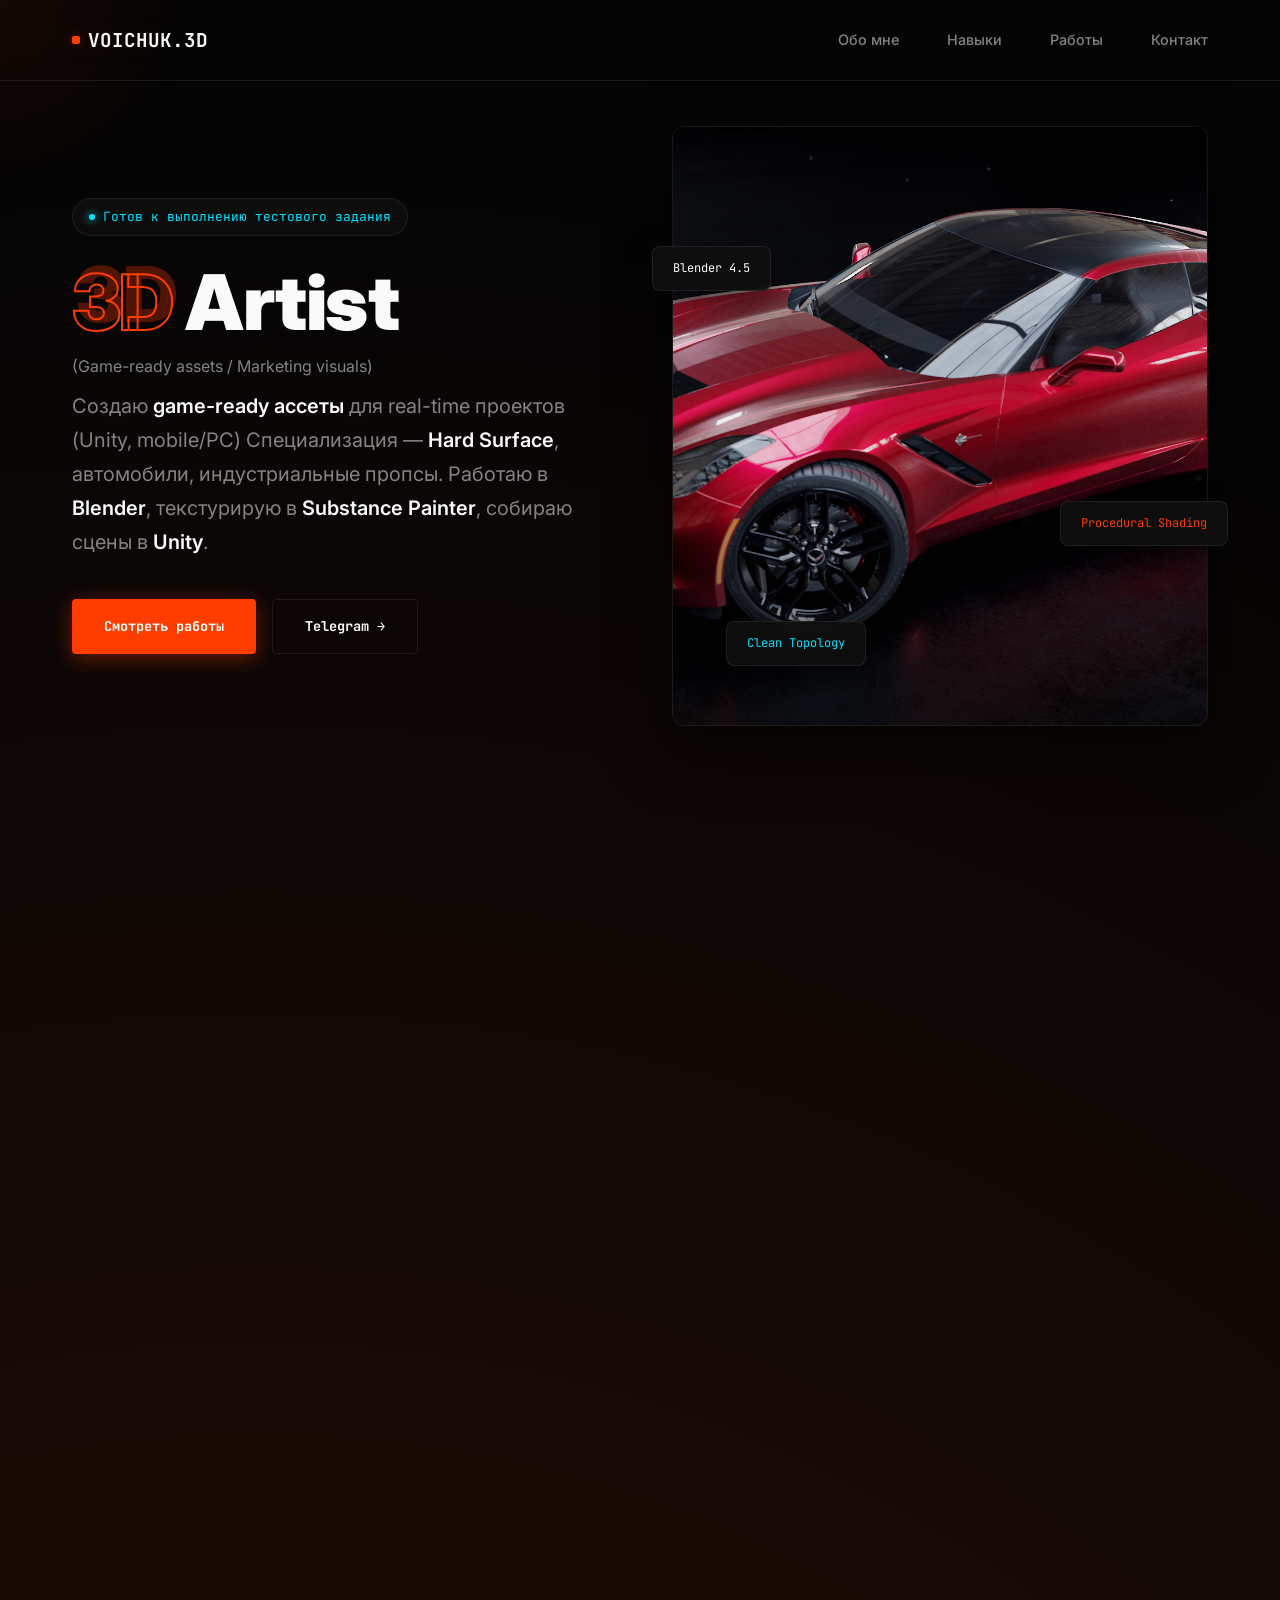
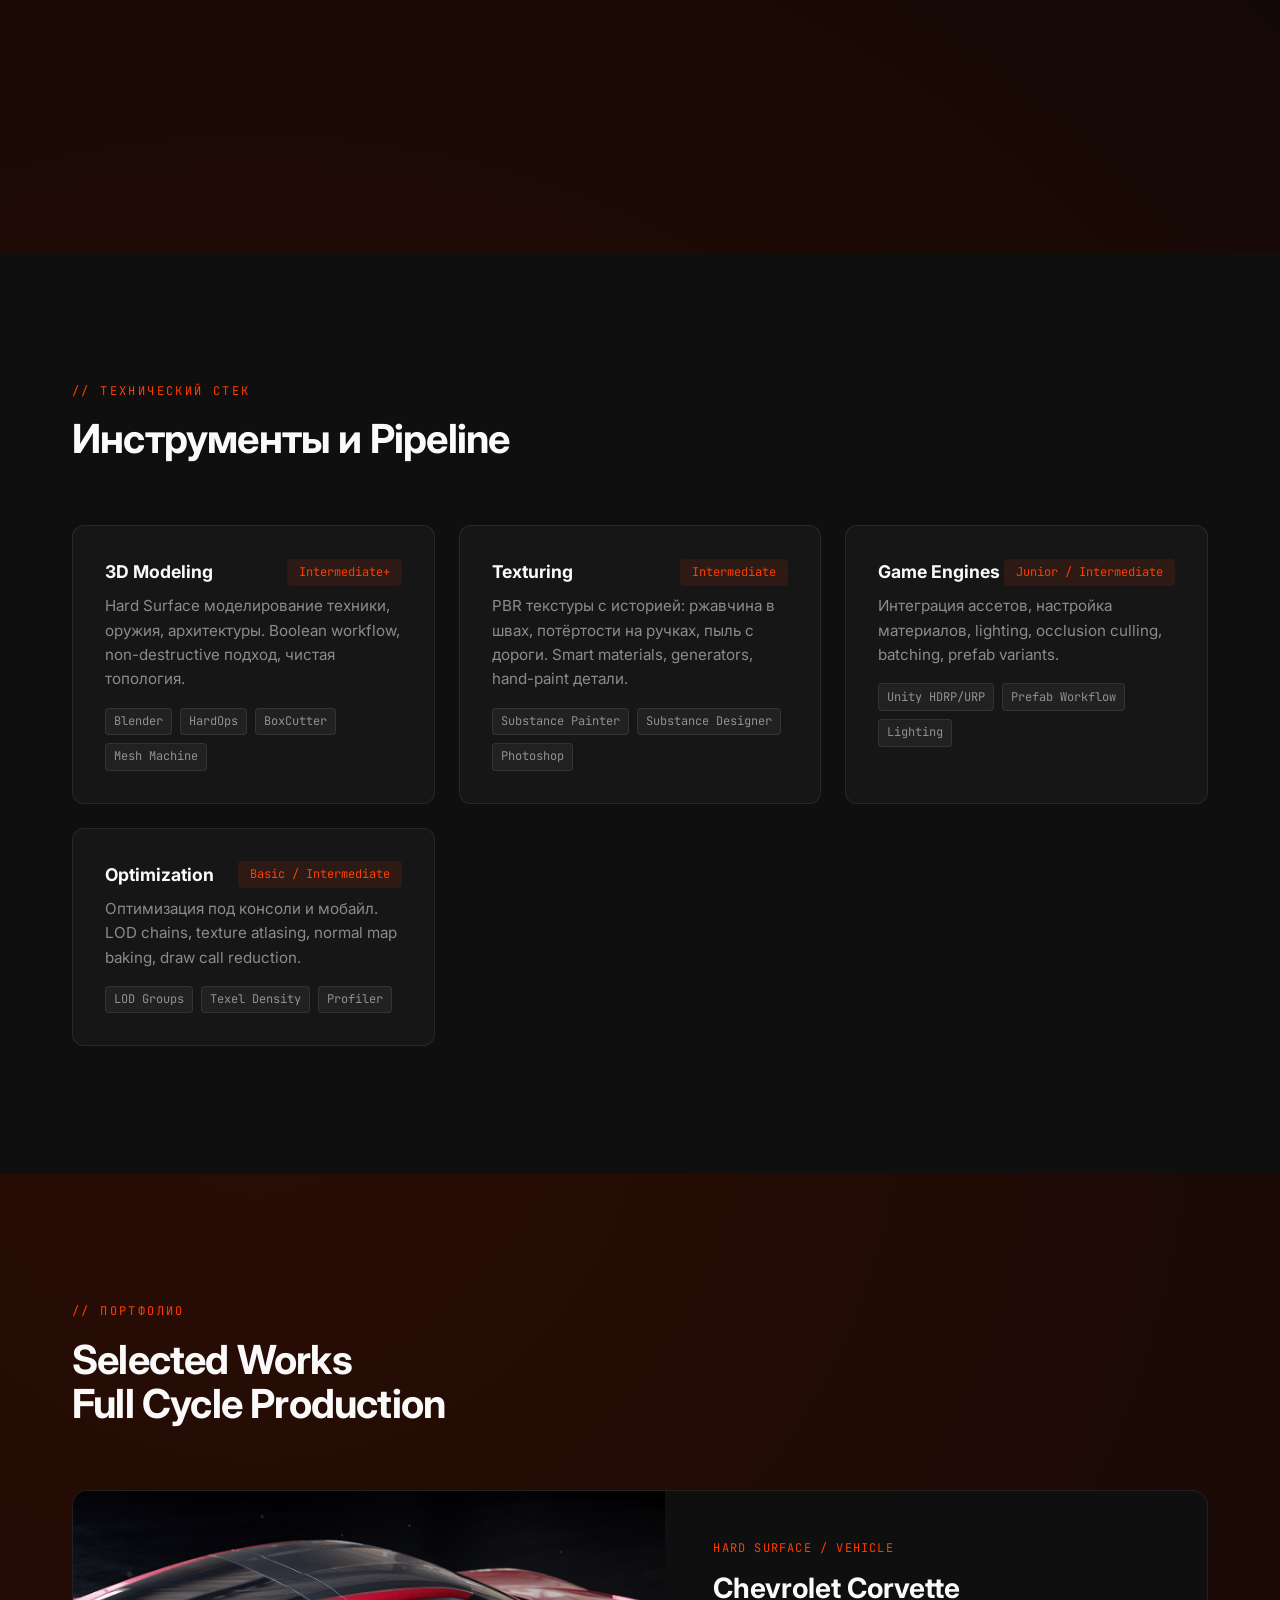
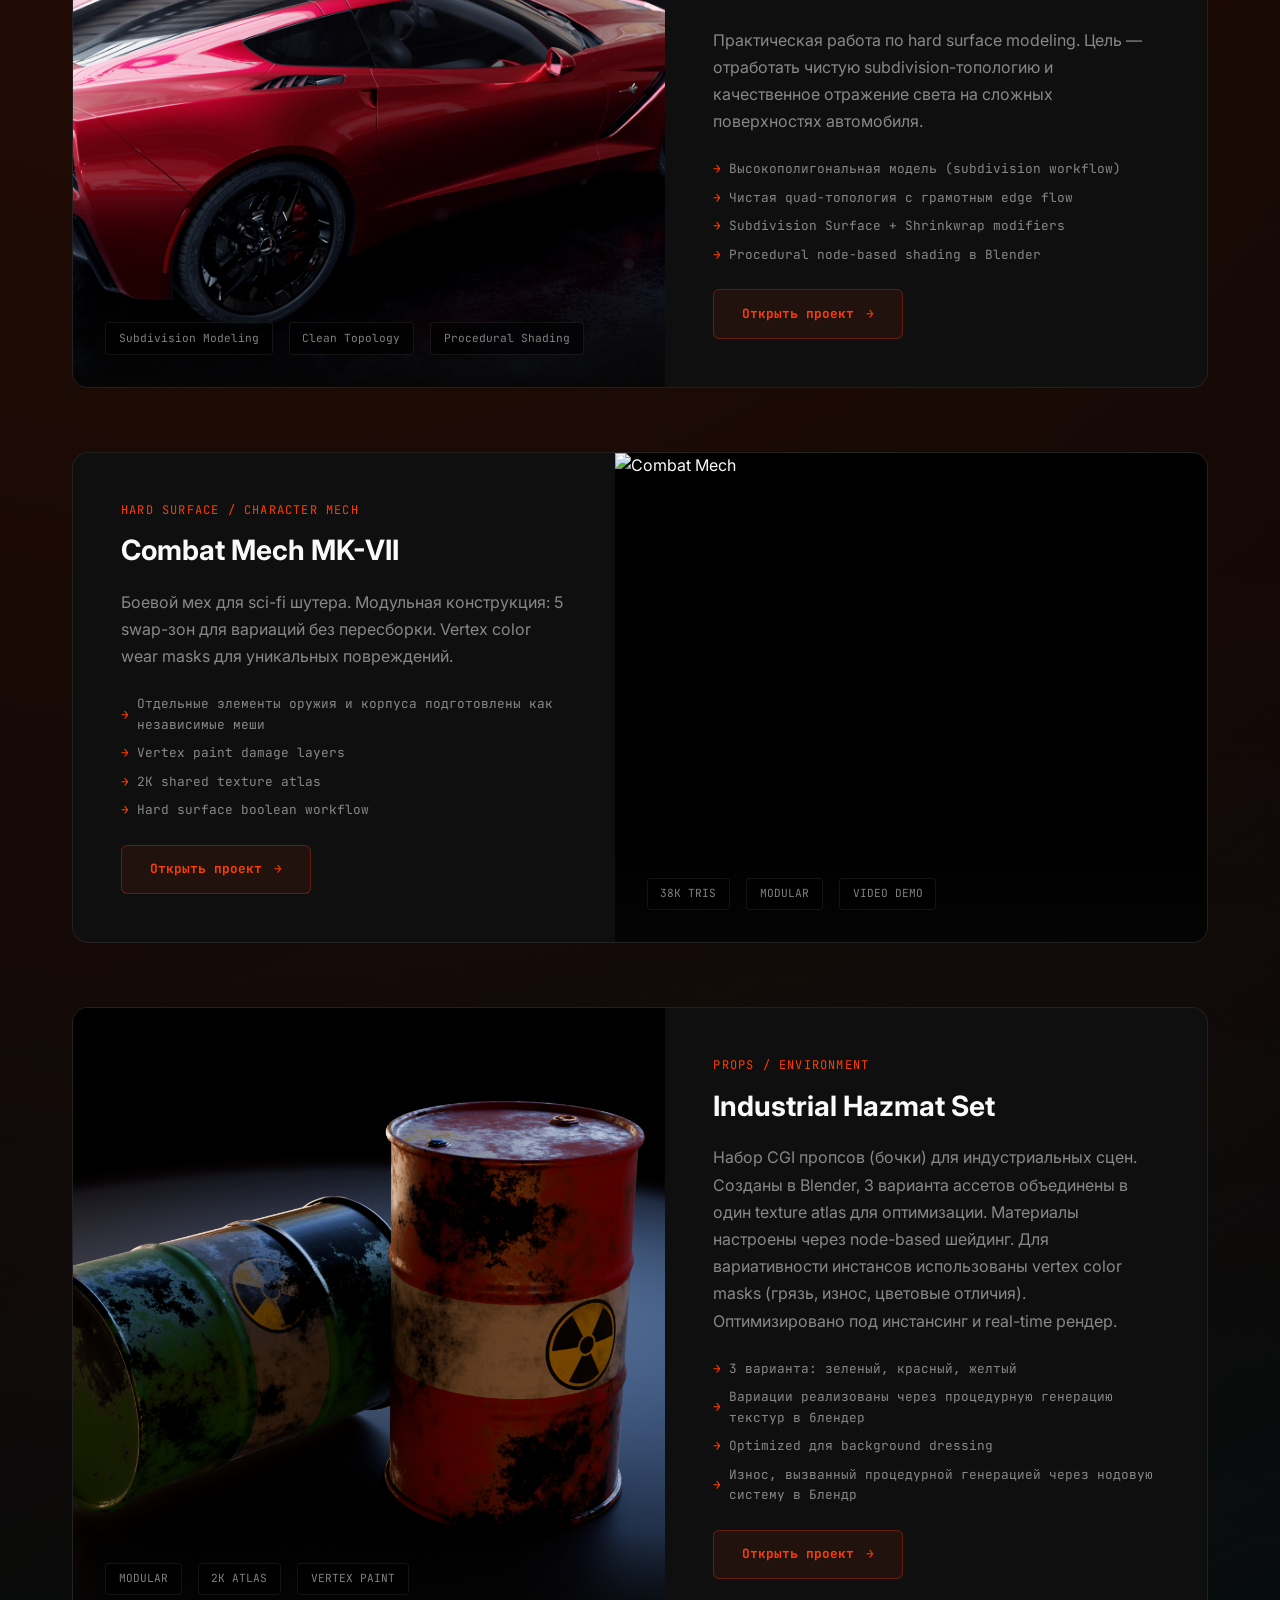
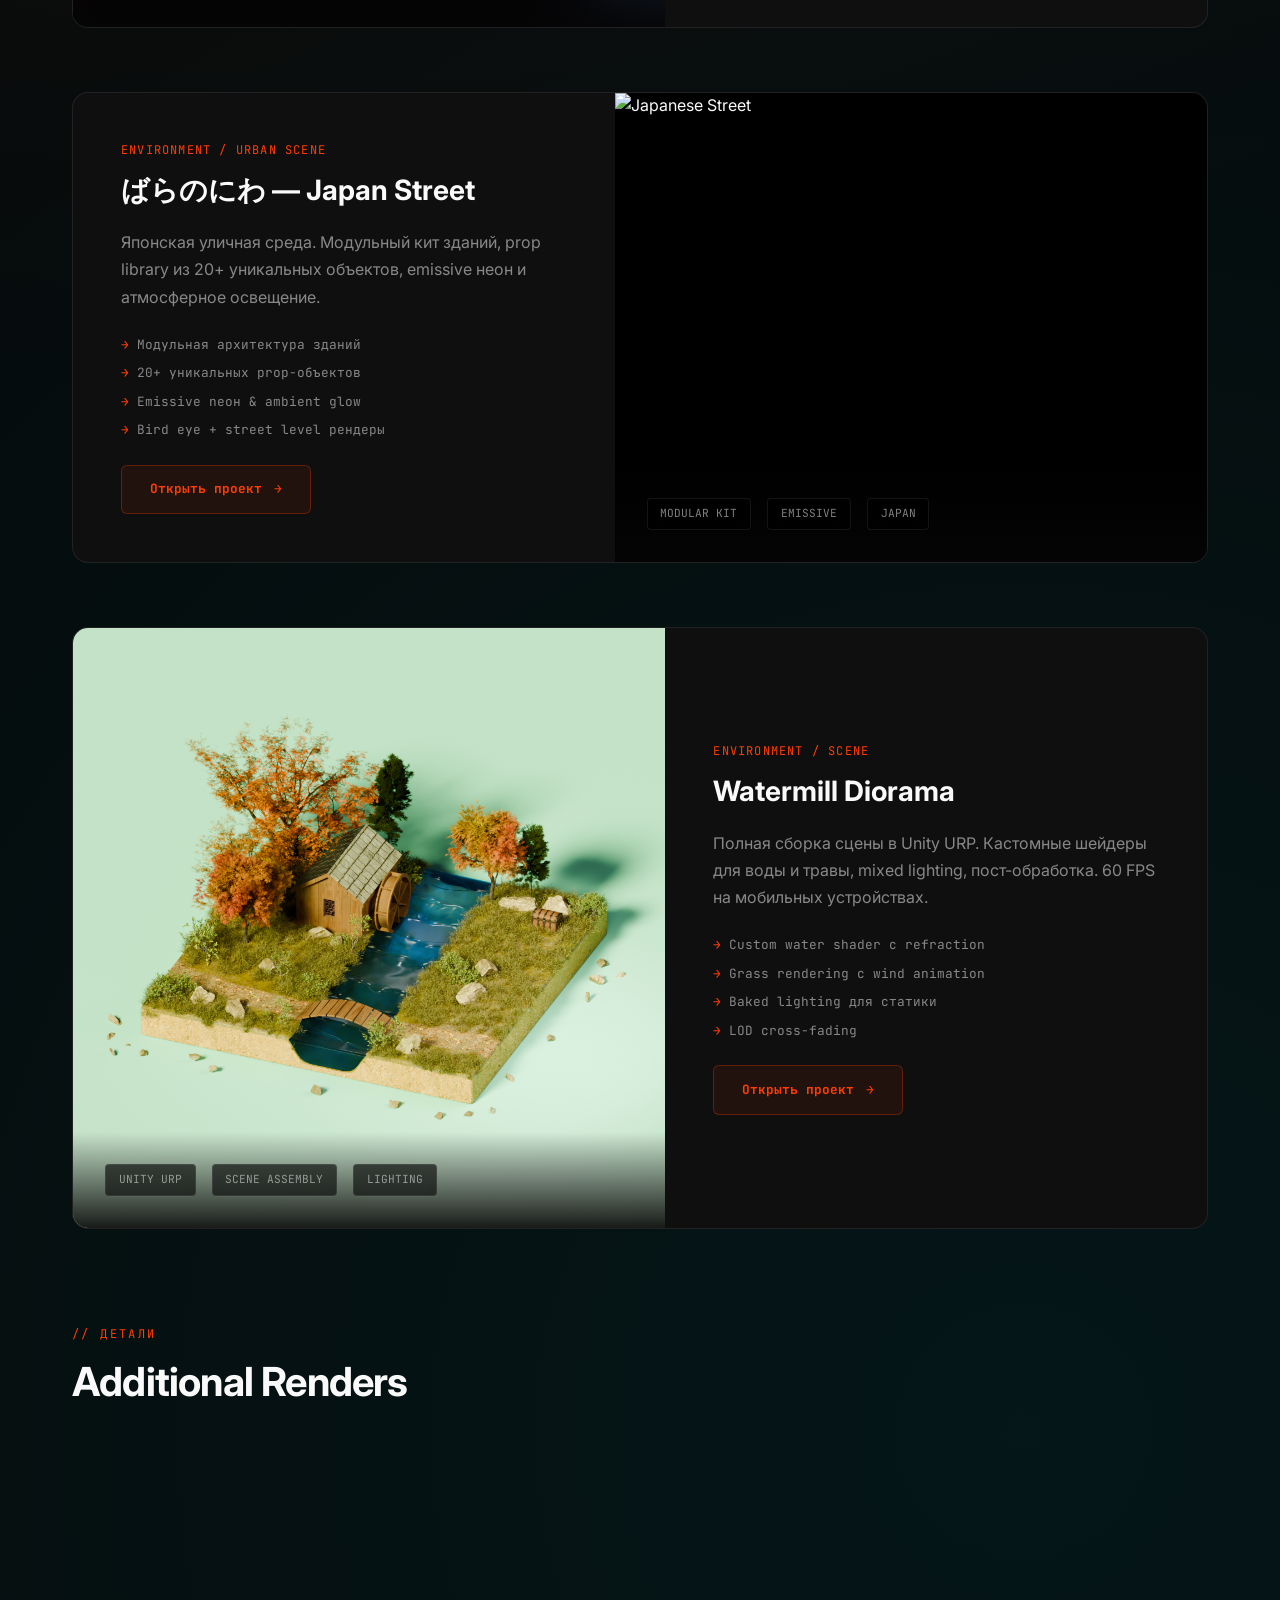
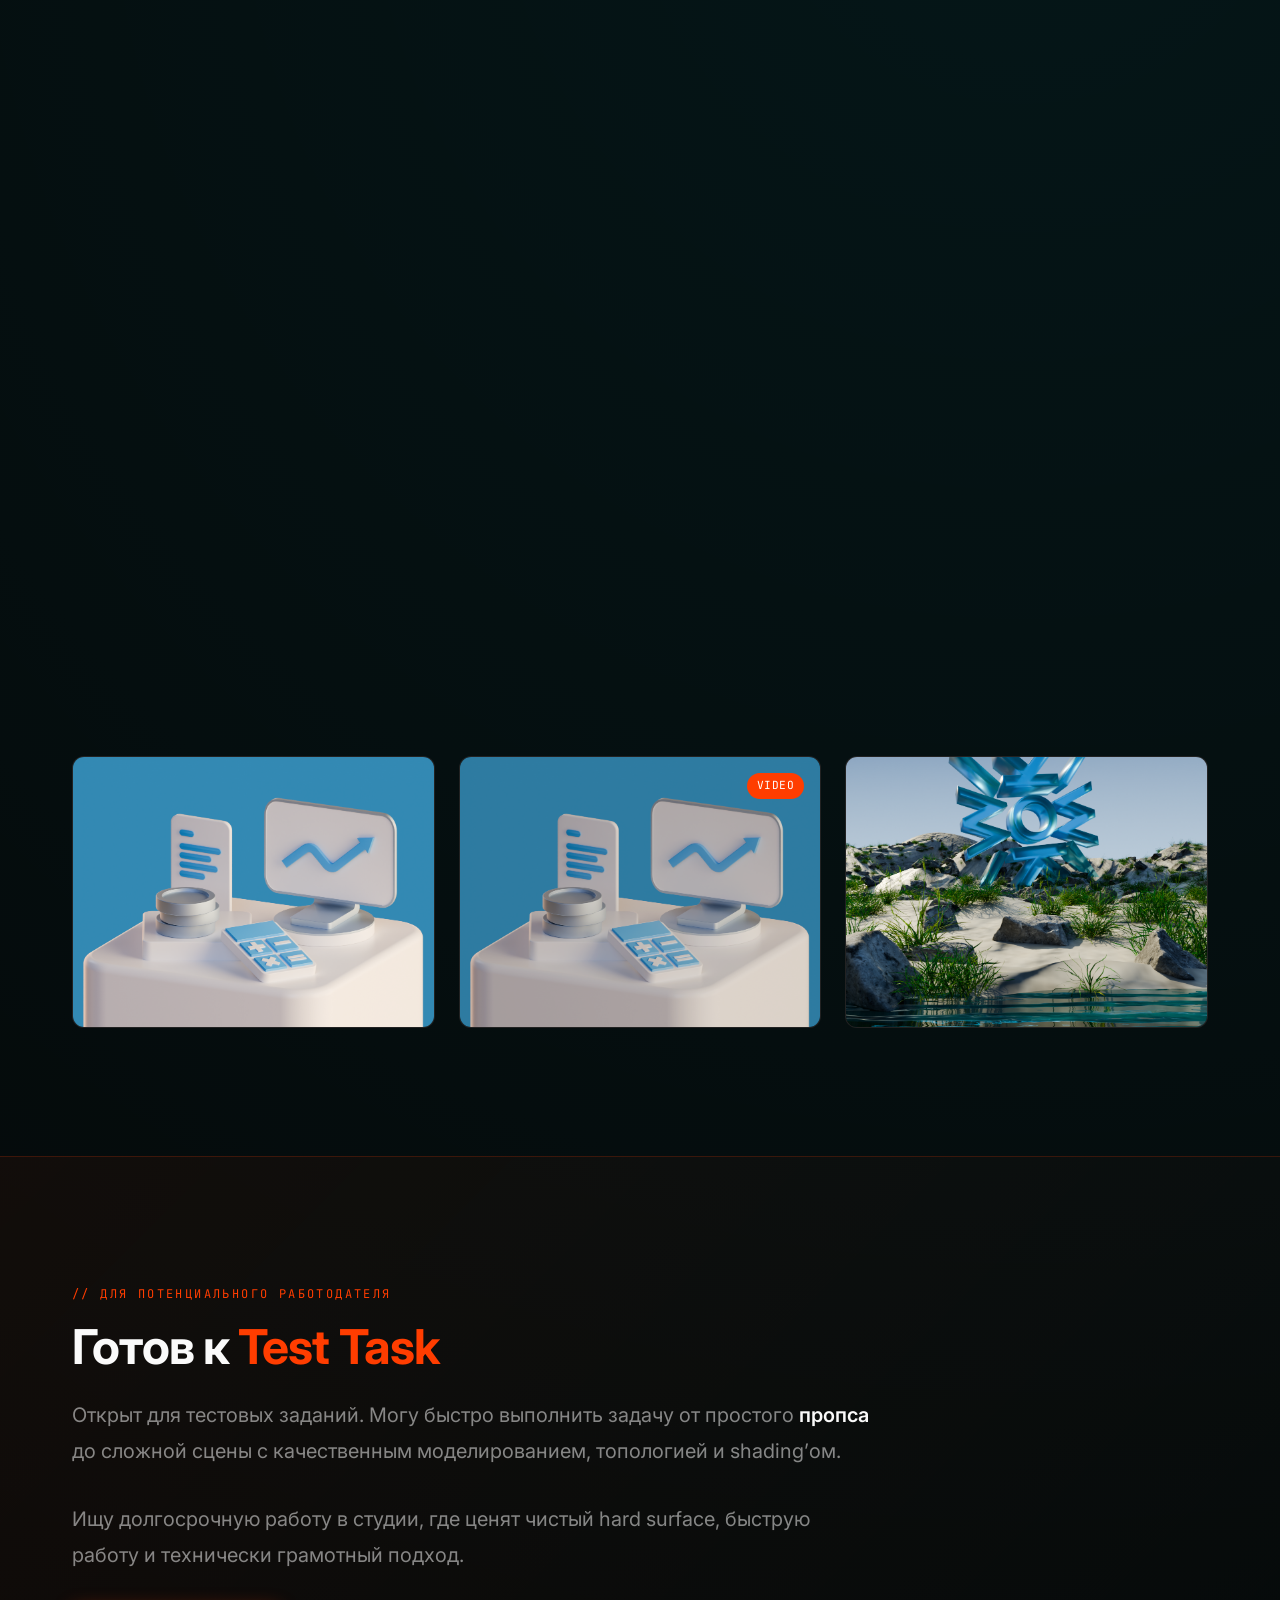
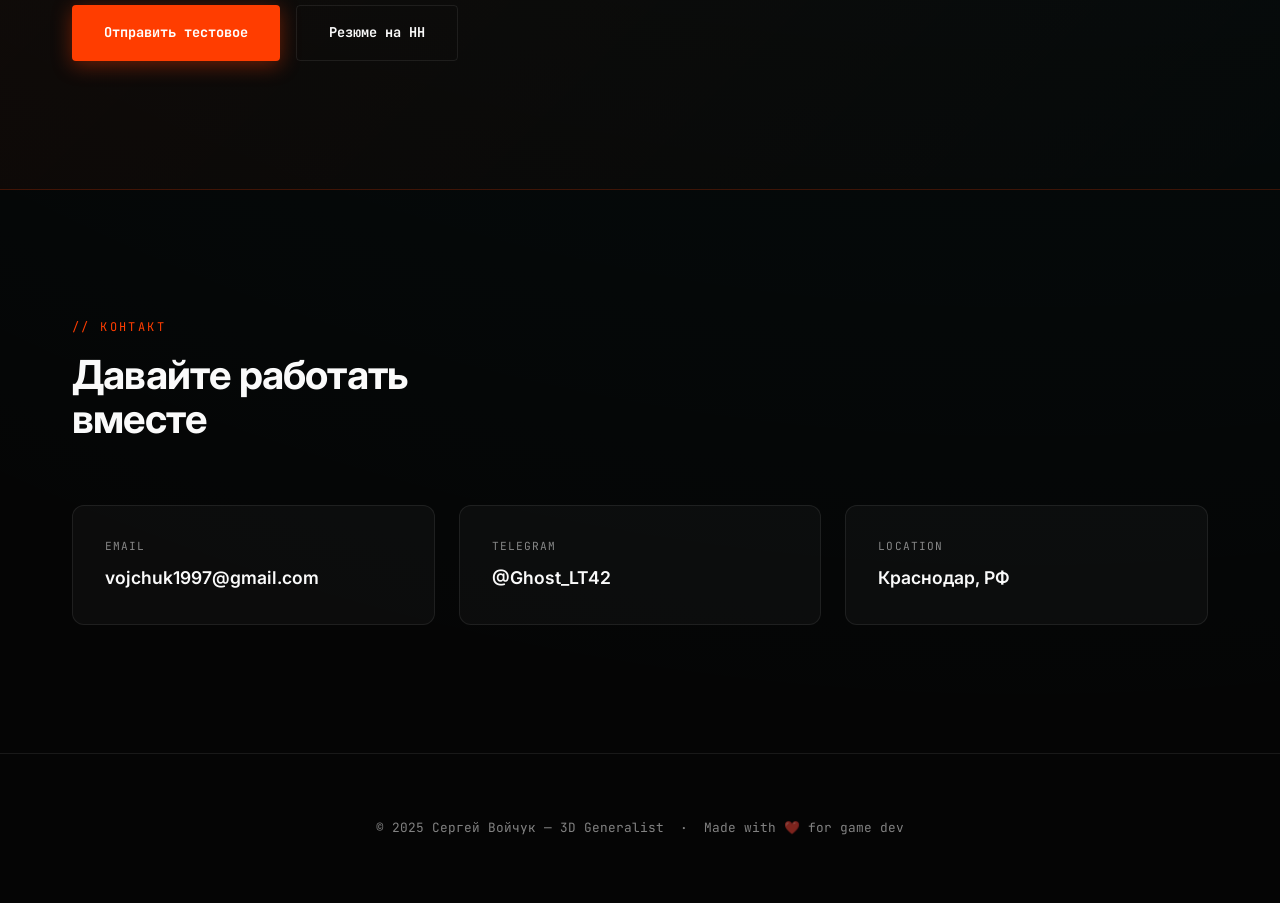
==== index.html @ c6a3d2c3 "index.html" ====
<!DOCTYPE html>
<html lang="ru">
<head>
    <meta charset="UTF-8">
    <meta name="viewport" content="width=device-width, initial-scale=1.0">
    <title>Сергей Войчук — 3D Generalist</title>
    <link rel="preconnect" href="https://fonts.googleapis.com">
    <link rel="preconnect" href="https://fonts.gstatic.com" crossorigin>
    <link href="https://fonts.googleapis.com/css2?family=Inter:wght@300;400;500;700;900&family=JetBrains+Mono:wght@400;700&display=swap" rel="stylesheet">
    <style>
        * { margin: 0; padding: 0; box-sizing: border-box; }

        :root {
            --bg: #050505;
            --surface: rgba(255, 255, 255, 0.03);
            --surface-solid: #0f0f0f;
            --accent: #ff3d00;
            --accent-glow: rgba(255, 61, 0, 0.4);
            --secondary: #00e5ff;
            --text: #fafafa;
            --text-muted: rgba(255, 255, 255, 0.5);
            --border: rgba(255, 255, 255, 0.08);
        }

        html { scroll-behavior: smooth; }

        ::selection { background: var(--accent); color: white; }

        body {
            font-family: 'Inter', sans-serif;
            background: var(--bg);
            color: var(--text);
            line-height: 1.6;
            overflow-x: hidden;
            background-image:
                radial-gradient(circle at 20% 30%, rgba(255, 61, 0, 0.15) 0%, transparent 40%),
                radial-gradient(circle at 80% 70%, rgba(0, 229, 255, 0.08) 0%, transparent 40%);
        }

        /* ── CURSOR GLOW ── */
        .cursor-glow {
            position: fixed;
            width: 400px;
            height: 400px;
            border-radius: 50%;
            background: radial-gradient(circle, rgba(255,61,0,0.07) 0%, transparent 70%);
            pointer-events: none;
            z-index: 9999;
            transform: translate(-50%, -50%);
            transition: opacity 0.3s;
        }

        .container { max-width: 1200px; margin: 0 auto; padding: 0 2rem; }

        /* ── NAV ── */
        nav {
            position: fixed; top: 0; width: 100%; z-index: 100;
            backdrop-filter: blur(20px);
            background: rgba(5, 5, 5, 0.8);
            border-bottom: 1px solid var(--border);
        }
        nav .container { display: flex; justify-content: space-between; align-items: center; height: 80px; }
        .logo {
            font-family: 'JetBrains Mono', monospace; font-weight: 700; font-size: 1.2rem;
            color: var(--text); text-decoration: none; display: flex; align-items: center; gap: 0.5rem;
        }
        .logo::before {
            content: ''; width: 8px; height: 8px; background: var(--accent);
            border-radius: 2px; box-shadow: 0 0 10px var(--accent-glow);
        }
        .nav-links { display: flex; gap: 3rem; list-style: none; }
        .nav-links a {
            color: var(--text-muted); text-decoration: none; font-size: 0.9rem;
            font-weight: 500; transition: color 0.3s; position: relative;
        }
        .nav-links a:hover { color: var(--text); }
        .nav-links a::after {
            content: ''; position: absolute; bottom: -4px; left: 0;
            width: 0; height: 2px; background: var(--accent); transition: width 0.3s;
        }
        .nav-links a:hover::after { width: 100%; }

        /* ── HERO ── */
        .hero {
            min-height: 100vh; display: flex; align-items: center;
            padding-top: 80px; position: relative;
        }
        .hero-grid { display: grid; grid-template-columns: 1fr 1fr; gap: 4rem; align-items: center; }
        .hero-content { position: relative; z-index: 2; }

        .badge {
            display: inline-flex; align-items: center; gap: 0.5rem;
            padding: 0.5rem 1rem; background: var(--surface);
            border: 1px solid var(--border); border-radius: 100px;
            font-family: 'JetBrains Mono', monospace; font-size: 0.8rem;
            color: var(--secondary); margin-bottom: 2rem; backdrop-filter: blur(10px);
        }
        .badge::before {
            content: ''; width: 6px; height: 6px; background: var(--secondary);
            border-radius: 50%; box-shadow: 0 0 8px var(--secondary); animation: pulse 2s infinite;
        }
        @keyframes pulse { 0%, 100% { opacity: 1; } 50% { opacity: 0.4; } }

        .hero h1 {
            font-size: clamp(3rem, 6vw, 5rem); margin-bottom: 1.5rem;
            font-weight: 900; line-height: 0.9; letter-spacing: -0.02em;
        }
        .hero h1 span {
            color: transparent; -webkit-text-stroke: 2px var(--accent); position: relative;
        }
        .hero h1 span::after {
            content: '3D'; position: absolute; left: 4px; top: 4px;
            -webkit-text-stroke: 0; color: var(--accent); opacity: 0.3; z-index: -1;
        }
        .hero-description {
            font-size: 1.25rem; color: var(--text-muted); max-width: 500px;
            margin-bottom: 2.5rem; line-height: 1.7;
        }
        .hero-description strong { color: var(--text); font-weight: 600; }

        .cta-group { display: flex; gap: 1rem; flex-wrap: wrap; }
        .btn {
            padding: 1rem 2rem; font-family: 'JetBrains Mono', monospace; font-size: 0.85rem;
            font-weight: 700; text-decoration: none; border-radius: 4px;
            transition: all 0.3s; cursor: pointer; border: none;
            display: inline-flex; align-items: center; gap: 0.5rem;
        }
        .btn-primary {
            background: var(--accent); color: white;
            box-shadow: 0 4px 20px var(--accent-glow);
        }
        .btn-primary:hover { transform: translateY(-2px); box-shadow: 0 8px 30px var(--accent-glow); }
        .btn-secondary { background: transparent; color: var(--text); border: 1px solid var(--border); }
        .btn-secondary:hover {
            border-color: var(--secondary); color: var(--secondary);
            background: rgba(0, 229, 255, 0.05);
        }

        .hero-visual { position: relative; height: 600px; display: flex; align-items: center; justify-content: center; }
        .hero-image-wrapper {
            position: relative; width: 100%; height: 100%;
            border-radius: 12px; overflow: hidden;
            border: 1px solid var(--border); box-shadow: 0 20px 60px rgba(0,0,0,0.5);
        }
        .hero-image-wrapper img { width: 100%; height: 100%; object-fit: cover; opacity: 0.95; }
        .hero-image-wrapper::before {
            content: ''; position: absolute; inset: 0;
            background: linear-gradient(to top, rgba(5,5,5,0.6), transparent 40%);
            z-index: 1; pointer-events: none;
        }
        .floating-tag {
            position: absolute; background: rgba(15, 15, 15, 0.9);
            backdrop-filter: blur(10px); padding: 0.75rem 1.25rem;
            border: 1px solid var(--border); border-radius: 8px;
            font-family: 'JetBrains Mono', monospace; font-size: 0.75rem;
            color: var(--text); z-index: 10; box-shadow: 0 10px 30px rgba(0,0,0,0.5);
        }
        .tag-1 { top: 20%; left: -20px; }
        .tag-2 { bottom: 30%; right: -20px; color: var(--accent); }
        .tag-3 { bottom: 10%; left: 10%; color: var(--secondary); }

        /* ── SECTIONS ── */
        section { padding: 8rem 0; position: relative; }
        .section-header {
            margin-bottom: 4rem; display: flex; justify-content: space-between;
            align-items: end; flex-wrap: wrap; gap: 2rem;
        }
        .section-label {
            font-family: 'JetBrains Mono', monospace; font-size: 0.75rem; color: var(--accent);
            text-transform: uppercase; letter-spacing: 0.2em; margin-bottom: 1rem; display: block;
        }
        h2 { font-size: 2.5rem; max-width: 600px; line-height: 1.1; font-weight: 700; letter-spacing: -0.02em; }

        /* ── ABOUT ── */
        .about-grid { display: grid; grid-template-columns: 350px 1fr; gap: 4rem; align-items: start; }
        .about-image {
            position: relative; border-radius: 12px; overflow: hidden;
            border: 1px solid var(--border); box-shadow: 0 20px 40px rgba(0,0,0,0.3);
        }
        .about-image img { width: 100%; display: block; transition: transform 0.5s; }
        .about-image:hover img { transform: scale(1.05); }
        .about-image::after {
            content: ''; position: absolute; inset: 0;
            background: linear-gradient(to top, rgba(255, 61, 0, 0.2), transparent);
            mix-blend-mode: overlay; pointer-events: none;
        }
        .about-content h3 { font-size: 1.5rem; margin-bottom: 1.5rem; color: var(--text); font-weight: 700; }
        .about-content p { color: var(--text-muted); font-size: 1.1rem; line-height: 1.8; margin-bottom: 1.5rem; }
        .about-content .highlight { color: var(--text); font-weight: 600; }

        /* ── SKILLS ── */
        .skills-grid { display: grid; grid-template-columns: repeat(auto-fit, minmax(300px, 1fr)); gap: 1.5rem; }
        .skill-card {
            background: var(--surface); border: 1px solid var(--border);
            padding: 2rem; border-radius: 12px; transition: all 0.3s;
            position: relative; overflow: hidden;
        }
        .skill-card::before {
            content: ''; position: absolute; top: 0; left: 0; width: 100%; height: 2px;
            background: linear-gradient(90deg, var(--accent), transparent);
            opacity: 0; transition: opacity 0.3s;
        }
        .skill-card:hover { border-color: rgba(255, 61, 0, 0.3); transform: translateY(-4px); background: rgba(255, 255, 255, 0.05); }
        .skill-card:hover::before { opacity: 1; }
        .skill-header { display: flex; justify-content: space-between; align-items: center; margin-bottom: 0.5rem; }
        .skill-name { font-weight: 700; font-size: 1.1rem; }
        .skill-level { font-family: 'JetBrains Mono', monospace; font-size: 0.75rem; color: var(--accent); padding: 0.25rem 0.75rem; background: rgba(255, 61, 0, 0.1); border-radius: 4px; }
        .skill-desc { color: var(--text-muted); font-size: 0.95rem; margin-bottom: 1rem; line-height: 1.6; }
        .skill-tools { font-family: 'JetBrains Mono', monospace; font-size: 0.75rem; color: var(--text-muted); display: flex; gap: 0.5rem; flex-wrap: wrap; }
        .skill-tools span { padding: 0.2rem 0.5rem; background: rgba(255,255,255,0.05); border-radius: 4px; border: 1px solid var(--border); }

        /* ── WORKS ── */
        .works-grid { display: grid; gap: 4rem; }

        .work-card {
            display: grid; grid-template-columns: 1.2fr 1fr; gap: 3rem; align-items: center;
            background: var(--surface-solid); border: 1px solid var(--border);
            border-radius: 16px; overflow: hidden; transition: all 0.4s;
            position: relative; cursor: pointer;
        }
        .work-card::after {
            content: ''; position: absolute; inset: 0;
            background: linear-gradient(135deg, rgba(255,61,0,0.04), transparent);
            opacity: 0; transition: opacity 0.4s; pointer-events: none; border-radius: 16px;
        }
        .work-card:hover { border-color: rgba(255, 61, 0, 0.35); box-shadow: 0 20px 60px rgba(0,0,0,0.5), 0 0 0 1px rgba(255,61,0,0.1); transform: translateY(-4px); }
        .work-card:hover::after { opacity: 1; }
        .work-card:nth-child(even) { direction: rtl; }
        .work-card:nth-child(even) > * { direction: ltr; }

        .work-image { position: relative; height: 100%; min-height: 450px; overflow: hidden; background: #000; }
        .work-image img { width: 100%; height: 100%; object-fit: cover; transition: opacity 0.4s; position: absolute; top: 0; left: 0; }
        .work-image img.wireframe { opacity: 0; z-index: 2; }
        .work-card:hover .work-image img.wireframe { opacity: 1; }
        .work-card:hover .work-image img.rendered { opacity: 0.3; }
        .work-image img.single { opacity: 1; position: relative; }

        .work-overlay {
            position: absolute; bottom: 0; left: 0; right: 0; padding: 2rem;
            background: linear-gradient(to top, rgba(5,5,5,0.9), transparent);
            display: flex; gap: 1rem; z-index: 10; flex-wrap: wrap;
        }
        .tech-tag {
            font-family: 'JetBrains Mono', monospace; font-size: 0.7rem;
            padding: 0.4rem 0.8rem; background: rgba(0,0,0,0.6);
            border: 1px solid var(--border); border-radius: 4px;
            color: var(--text-muted); backdrop-filter: blur(10px);
        }
        .work-content { padding: 3rem; padding-left: 0; }
        .work-card:nth-child(even) .work-content { padding-left: 3rem; padding-right: 0; }
        .work-category { font-family: 'JetBrains Mono', monospace; font-size: 0.75rem; color: var(--accent); text-transform: uppercase; letter-spacing: 0.1em; margin-bottom: 0.5rem; }
        .work-title { font-size: 1.75rem; margin-bottom: 1rem; font-weight: 700; }
        .work-desc { color: var(--text-muted); line-height: 1.7; margin-bottom: 1.5rem; }
        .work-meta-list { display: flex; flex-direction: column; gap: 0.5rem; font-family: 'JetBrains Mono', monospace; font-size: 0.8rem; color: var(--text-muted); margin-bottom: 1.5rem; }
        .work-meta-list div { display: flex; align-items: center; gap: 0.5rem; }
        .work-meta-list div::before { content: '→'; color: var(--accent); }

        /* View Project Button */
        .view-project-btn {
            display: inline-flex; align-items: center; gap: 0.75rem;
            padding: 0.85rem 1.75rem; background: rgba(255,61,0,0.08);
            border: 1px solid rgba(255,61,0,0.3); border-radius: 6px;
            color: var(--accent); font-family: 'JetBrains Mono', monospace;
            font-size: 0.8rem; font-weight: 700; transition: all 0.3s;
            text-decoration: none; cursor: pointer;
        }
        .view-project-btn:hover {
            background: var(--accent); color: white;
            border-color: var(--accent); box-shadow: 0 8px 25px var(--accent-glow);
            transform: translateX(4px);
        }
        .view-project-btn .arrow { transition: transform 0.3s; }
        .view-project-btn:hover .arrow { transform: translateX(4px); }

        /* ── GALLERY GRID ── */
        .gallery-grid { display: grid; grid-template-columns: repeat(auto-fit, minmax(300px, 1fr)); gap: 1.5rem; margin-top: 4rem; }
        .gallery-item { position: relative; aspect-ratio: 4/3; border-radius: 12px; overflow: hidden; border: 1px solid var(--border); cursor: pointer; background: var(--surface-solid); }
        .gallery-item img { width: 100%; height: 100%; object-fit: cover; transition: transform 0.5s; }
        .gallery-item:hover img { transform: scale(1.1); }
        .gallery-overlay {
            position: absolute; inset: 0;
            background: linear-gradient(to top, rgba(5,5,5,0.9), transparent);
            opacity: 0; transition: opacity 0.3s; display: flex;
            flex-direction: column; justify-content: flex-end; padding: 1.5rem;
        }
        .gallery-item:hover .gallery-overlay { opacity: 1; }
        .gallery-title { font-weight: 700; font-size: 1.1rem; margin-bottom: 0.25rem; }
        .gallery-desc { font-size: 0.85rem; color: var(--text-muted); }

        /* ── CARX BLOCK ── */
        .carx-section {
            background: linear-gradient(135deg, rgba(255, 61, 0, 0.05), transparent);
            border-top: 1px solid rgba(255, 61, 0, 0.2);
            border-bottom: 1px solid rgba(255, 61, 0, 0.2);
        }
        .carx-content { max-width: 800px; }
        .carx-content h2 { font-size: 3rem; margin-bottom: 1.5rem; }
        .carx-content h2 span { color: var(--accent); }
        .carx-content p { font-size: 1.25rem; color: var(--text-muted); line-height: 1.8; margin-bottom: 2rem; }

        /* ── CONTACT ── */
        .contact-grid { display: grid; grid-template-columns: repeat(3, 1fr); gap: 1.5rem; }
        .contact-card {
            background: var(--surface); border: 1px solid var(--border);
            padding: 2rem; border-radius: 12px; text-decoration: none;
            color: var(--text); transition: all 0.3s; position: relative; overflow: hidden;
        }
        .contact-card::before {
            content: ''; position: absolute; inset: 0;
            background: linear-gradient(135deg, rgba(255, 61, 0, 0.1), transparent);
            opacity: 0; transition: opacity 0.3s;
        }
        .contact-card:hover { border-color: var(--accent); transform: translateY(-4px); }
        .contact-card:hover::before { opacity: 1; }
        .contact-label { font-family: 'JetBrains Mono', monospace; font-size: 0.7rem; color: var(--text-muted); text-transform: uppercase; letter-spacing: 0.1em; margin-bottom: 0.5rem; position: relative; z-index: 1; }
        .contact-value { font-size: 1.1rem; font-weight: 600; position: relative; z-index: 1; }

        /* ── FOOTER ── */
        footer { padding: 4rem 0; text-align: center; border-top: 1px solid var(--border); color: var(--text-muted); font-family: 'JetBrains Mono', monospace; font-size: 0.8rem; }

        /* ═══════════════════════════════════════════
           PROJECT MODAL — WOW EFFECT
        ═══════════════════════════════════════════ */
        .modal-backdrop {
            position: fixed; inset: 0; z-index: 1000;
            background: rgba(0, 0, 0, 0.95);
            backdrop-filter: blur(12px);
            display: flex; align-items: center; justify-content: center;
            padding: 2rem;
            opacity: 0; pointer-events: none;
            transition: opacity 0.4s cubic-bezier(0.4,0,0.2,1);
        }
        .modal-backdrop.open { opacity: 1; pointer-events: all; }

        .modal {
            width: 100%; max-width: 1100px; max-height: 90vh;
            background: #0a0a0a;
            border: 1px solid rgba(255,255,255,0.1);
            border-radius: 20px; overflow: hidden;
            display: grid; grid-template-columns: 1.1fr 1fr;
            box-shadow: 0 40px 120px rgba(0,0,0,0.8), 0 0 0 1px rgba(255,61,0,0.15);
            transform: translateY(40px) scale(0.97);
            transition: transform 0.4s cubic-bezier(0.4,0,0.2,1);
            position: relative;
        }
        .modal-backdrop.open .modal { transform: translateY(0) scale(1); }

        /* Animated top border */
        .modal::before {
            content: ''; position: absolute; top: 0; left: 0; right: 0; height: 2px;
            background: linear-gradient(90deg, transparent, var(--accent), var(--secondary), transparent);
            background-size: 200% 100%;
            animation: shimmer 3s linear infinite;
        }
        @keyframes shimmer { 0% { background-position: -200% 0; } 100% { background-position: 200% 0; } }

        .modal-gallery {
            position: relative; background: #000; overflow: hidden;
            display: flex; flex-direction: column;
        }
        .modal-main-img {
            flex: 1; position: relative; overflow: hidden; min-height: 350px;
            cursor: pointer;
        }
        .modal-main-img img {
            width: 100%; height: 100%; object-fit: cover;
            transition: transform 0.5s ease, opacity 0.3s;
        }
        .modal-main-img:hover img { transform: scale(1.03); }
        .modal-img-count {
            position: absolute; top: 1rem; left: 1rem;
            background: rgba(0,0,0,0.7); backdrop-filter: blur(8px);
            border: 1px solid var(--border);
            padding: 0.3rem 0.75rem; border-radius: 20px;
            font-family: 'JetBrains Mono', monospace; font-size: 0.72rem;
            color: var(--text-muted); z-index: 5;
        }

        /* Arrow nav */
        .modal-nav-btn {
            position: absolute; top: 50%; transform: translateY(-50%);
            width: 44px; height: 44px; border-radius: 50%;
            background: rgba(10,10,10,0.85); border: 1px solid rgba(255,255,255,0.12);
            color: var(--text); font-size: 1.1rem; cursor: pointer;
            display: flex; align-items: center; justify-content: center;
            transition: all 0.25s; z-index: 10;
            opacity: 0; backdrop-filter: blur(8px);
        }
        .modal-main-img:hover .modal-nav-btn { opacity: 1; }
        .modal-nav-btn:hover { background: var(--accent); border-color: var(--accent); transform: translateY(-50%) scale(1.1); }
        .modal-prev { left: 0.75rem; }
        .modal-next { right: 0.75rem; }

        .modal-thumbnails {
            display: flex; gap: 0.5rem; padding: 0.75rem;
            background: rgba(0,0,0,0.5); overflow-x: auto;
            scrollbar-width: none;
        }
        .modal-thumbnails::-webkit-scrollbar { display: none; }
        .modal-thumb {
            width: 64px; height: 48px; border-radius: 6px; overflow: hidden;
            border: 2px solid transparent; cursor: pointer; flex-shrink: 0;
            transition: all 0.25s; opacity: 0.55;
            position: relative; /* ФИКС: удерживает абсолютные дочерние элементы внутри */
        }
        .modal-thumb:hover { opacity: 0.85; }
        .modal-thumb.active { border-color: var(--accent); opacity: 1; }
        .modal-thumb img { width: 100%; height: 100%; object-fit: cover; }

        .modal-info {
            padding: 2.5rem; overflow-y: auto; display: flex;
            flex-direction: column; gap: 1.5rem; position: relative;
            max-height: 90vh;
        }
        .modal-info::-webkit-scrollbar { width: 4px; }
        .modal-info::-webkit-scrollbar-track { background: transparent; }
        .modal-info::-webkit-scrollbar-thumb { background: rgba(255,61,0,0.3); border-radius: 4px; }

        .modal-close {
            position: absolute; top: 1.25rem; right: 1.25rem;
            width: 36px; height: 36px; border-radius: 50%;
            background: rgba(255,255,255,0.06); border: 1px solid var(--border);
            color: var(--text-muted); font-size: 1rem; cursor: pointer;
            display: flex; align-items: center; justify-content: center;
            transition: all 0.25s; z-index: 10;
        }
        .modal-close:hover { background: var(--accent); border-color: var(--accent); color: white; transform: rotate(90deg); }

        .modal-category {
            font-family: 'JetBrains Mono', monospace; font-size: 0.72rem;
            color: var(--accent); text-transform: uppercase; letter-spacing: 0.15em;
        }
        .modal-title { font-size: 1.9rem; font-weight: 900; line-height: 1.1; letter-spacing: -0.02em; }
        .modal-subtitle { font-size: 0.9rem; color: var(--text-muted); line-height: 1.7; }

        .modal-tags { display: flex; flex-wrap: wrap; gap: 0.5rem; }
        .modal-tag {
            font-family: 'JetBrains Mono', monospace; font-size: 0.7rem;
            padding: 0.35rem 0.8rem; border-radius: 4px;
            border: 1px solid rgba(255,61,0,0.25);
            background: rgba(255,61,0,0.07); color: var(--text-muted);
        }

        .modal-stats {
            display: grid; grid-template-columns: 1fr 1fr; gap: 0.75rem;
        }
        .modal-stat {
            background: rgba(255,255,255,0.03); border: 1px solid var(--border);
            border-radius: 10px; padding: 1rem; transition: border-color 0.3s;
        }
        .modal-stat:hover { border-color: rgba(255,61,0,0.3); }
        .modal-stat-label { font-family: 'JetBrains Mono', monospace; font-size: 0.65rem; color: var(--text-muted); text-transform: uppercase; letter-spacing: 0.1em; margin-bottom: 0.3rem; }
        .modal-stat-value { font-size: 1rem; font-weight: 700; color: var(--text); }
        .modal-stat-value span { color: var(--accent); }

        .modal-divider { height: 1px; background: var(--border); }

        .modal-workflow { display: flex; flex-direction: column; gap: 0.6rem; }
        .modal-workflow-label { font-family: 'JetBrains Mono', monospace; font-size: 0.7rem; color: var(--secondary); text-transform: uppercase; letter-spacing: 0.12em; margin-bottom: 0.25rem; }
        .modal-step {
            display: flex; align-items: center; gap: 0.75rem;
            font-size: 0.85rem; color: var(--text-muted);
        }
        .modal-step-num {
            width: 22px; height: 22px; border-radius: 50%;
            background: rgba(255,61,0,0.1); border: 1px solid rgba(255,61,0,0.3);
            color: var(--accent); font-family: 'JetBrains Mono', monospace;
            font-size: 0.65rem; display: flex; align-items: center; justify-content: center; flex-shrink: 0;
        }

        .modal-video-placeholder {
            background: rgba(255,255,255,0.02); border: 1px dashed rgba(255,255,255,0.1);
            border-radius: 10px; padding: 1.5rem; text-align: center;
            cursor: pointer; transition: all 0.3s;
        }
        .modal-video-placeholder:hover { border-color: rgba(0,229,255,0.3); background: rgba(0,229,255,0.03); }
        .modal-video-icon { font-size: 1.5rem; margin-bottom: 0.5rem; }
        .modal-video-text { font-size: 0.82rem; color: var(--text-muted); }
        .modal-video-text strong { color: var(--secondary); display: block; font-size: 0.85rem; }

        .modal-cta {
            display: flex; align-items: center; gap: 0.75rem;
            padding: 1rem 1.5rem; background: rgba(255,61,0,0.08);
            border: 1px solid rgba(255,61,0,0.25); border-radius: 10px;
            color: var(--text); font-size: 0.88rem; line-height: 1.5;
            margin-top: auto;
        }
        .modal-cta-icon { font-size: 1.5rem; flex-shrink: 0; }
        .modal-cta em { color: var(--accent); font-style: normal; font-weight: 600; }

        /* ── RESPONSIVE ── */
        @media (max-width: 968px) {
            .hero-grid, .about-grid, .work-card { grid-template-columns: 1fr; }
            .hero-visual { height: 400px; order: -1; }
            .work-card:nth-child(even) { direction: ltr; }
            .work-image { min-height: 300px; }
            .work-content { padding: 2rem !important; }
            .contact-grid { grid-template-columns: 1fr; }
            .nav-links, .floating-tag { display: none; }
            h2 { font-size: 2rem; }
            .modal { grid-template-columns: 1fr; max-height: 95vh; }
            .modal-gallery { max-height: 50vh; }
            .modal-info { max-height: 45vh; }
            .modal-stats { grid-template-columns: 1fr; }
        }

        /* ── SCROLL REVEAL ── */
        .reveal { opacity: 0; transform: translateY(30px); transition: opacity 0.7s ease, transform 0.7s ease; }
        .reveal.visible { opacity: 1; transform: translateY(0); }

        /* ── GLITCH ── */
        @keyframes glitch-1 {
            0%, 100% { clip-path: inset(0 0 95% 0); transform: translate(-2px, 0); }
            25% { clip-path: inset(30% 0 50% 0); transform: translate(2px, 0); }
            50% { clip-path: inset(65% 0 20% 0); transform: translate(-1px, 0); }
        }
        @keyframes glitch-2 {
            0%, 100% { clip-path: inset(50% 0 30% 0); transform: translate(2px, 0); }
            33% { clip-path: inset(10% 0 80% 0); transform: translate(-2px, 0); }
            66% { clip-path: inset(85% 0 5% 0); transform: translate(1px, 0); }
        }
        /* Убрано: костыль больше не нужен — баг исправлен через position:relative на .modal-thumb */
    </style>
</head>
<body>

<!-- Cursor glow -->
<div class="cursor-glow" id="cursorGlow"></div>

<!-- ══════════════ MODALS ══════════════ -->

<!-- Modal: Car -->
<div class="modal-backdrop" id="modal-car">
    <div class="modal">
        <div class="modal-gallery">
            <div class="modal-main-img" id="car-gallery">
                <span class="modal-img-count" id="car-count">1 / 6</span>
                <img src="1.png" alt="Car render" id="car-main-img">
                <button class="modal-nav-btn modal-prev" onclick="changeImg('car',-1)">&#8249;</button>
                <button class="modal-nav-btn modal-next" onclick="changeImg('car',1)">&#8250;</button>
            </div>
            <div class="modal-thumbnails" id="car-thumbs">
                <div class="modal-thumb active" onclick="setImg('car',0)"><img src="1.png" alt=""></div>
                <div class="modal-thumb" onclick="setImg('car',1)"><img src="1.1.png" alt=""></div>
                <div class="modal-thumb" onclick="setImg('car',2)"><img src="2.png" alt=""></div>
                <div class="modal-thumb" onclick="setImg('car',3)"><img src="3.png" alt=""></div>
                <div class="modal-thumb" onclick="setImg('car',4)"><img src="4.png" alt=""></div>
                <div class="modal-thumb" onclick="setImg('car',5)"><img src="5.png" alt=""></div>
                <div class="modal-thumb" onclick="setImg('car',6)"><img src="сетка2.png" alt=""></div>
            </div>
        </div>
        <div class="modal-info">
            <button class="modal-close" onclick="closeModal('car')">&#215;</button>
            <div>
                <div class="modal-category">Hard Surface / Vehicle</div>
                <div class="modal-title">Chevrolet Corvette</div>
            </div>
            <div class="modal-subtitle">
                Практическая работа по hard surface modeling. Автомобиль полностью создан в Blender с использованием Subdivision Surface и Shrinkwrap modifiers. Особое внимание уделено чистой quad-топологии и edge flow, чтобы поверхности правильно ловили свет и давали красивые отражения.
            </div>
            <div class="modal-tags">
                <span class="modal-tag">Blender 4.5</span>
                <span class="modal-tag">Subdivision Modeling</span>
                <span class="modal-tag">Shrinkwrap</span>
                <span class="modal-tag">Hard Surface</span>
                <span class="modal-tag">4K Textures</span>
            </div>
            <div class="modal-stats">
                <div class="modal-stat">
                    <div class="modal-stat-label">POLYGONS</div>
                    <div class="modal-stat-value"><span>450 000+ </span>polys после subdivision</div>
                </div>
                <div class="modal-stat">
                    <div class="modal-stat-label">TOPOLOGY</div>
                    <div class="modal-stat-value"><span>Clean Quad + </span>Edge Flow</div>
                </div>
                <div class="modal-stat">
                    <div class="modal-stat-label">SHADING</div>
                    <div class="modal-stat-value">Procedural Node-based</div>
                </div>
                <div class="modal-stat">
                    <div class="modal-stat-label">MODIFIERS</div>
                    <div class="modal-stat-value">Subdivision +<span> Shrinkwrap</span></div>
                </div>
            </div>
            <div class="modal-divider"></div>
            <div class="modal-workflow">
                <div class="modal-workflow-label">// Pipeline</div>
                <div class="modal-step"><div class="modal-step-num">1</div>Blockout и уточнение пропорций</div>
                <div class="modal-step"><div class="modal-step-num">2</div>High-poly detailing с Subdivision Surface</div>
                <div class="modal-step"><div class="modal-step-num">3</div>Clean topology и edge flow optimization</div>
                <div class="modal-step"><div class="modal-step-num">4</div>Shrinkwrap для контроля форм</div>
                <div class="modal-step"><div class="modal-step-num">5</div>Procedural texturing и shading через Blender Nodes</div>
            </div>
            <div class="modal-cta">
                <div class="modal-cta-icon">🏎</div>
                <div>Создано специально для демонстрации <em>game-ready pipeline</em>. Wireframe доступен при наведении на карточку работы.</div>
            </div>
        </div>
    </div>
</div>

<!-- Modal: Mech -->
<div class="modal-backdrop" id="modal-mech">
    <div class="modal">
        <div class="modal-gallery">
            <div class="modal-main-img" id="mech-gallery" style="background:#000;">
                <span class="modal-img-count" id="mech-count">1 / 6</span>
                
                <img src="meh_2k.png" alt="Mech" id="mech-main-img" style="width:100%; height:100%; object-fit:cover;">
                
                <video data-video-slot loop muted playsinline 
                       style="width:100%; height:100%; object-fit:cover; display:none;">
                    <source src="mech_demo.mp4" type="video/mp4">
                </video>

                <button class="modal-nav-btn modal-prev" onclick="changeImg('mech',-1)">&#8249;</button>
                <button class="modal-nav-btn modal-next" onclick="changeImg('mech',1)">&#8250;</button>
            </div>

            <div class="modal-thumbnails" id="mech-thumbs">
                <div class="modal-thumb active" onclick="setImg('mech',0)"><img src="meh_2k.png" alt=""></div>
                <div class="modal-thumb" onclick="setImg('mech',1)"><img src="meh_1.png" alt=""></div>
                <div class="modal-thumb" onclick="setImg('mech',2)"><img src="meh_2.png" alt=""></div>
                <div class="modal-thumb" onclick="setImg('mech',3)"><img src="meh_3.png" alt=""></div>
                <div class="modal-thumb" onclick="setImg('mech',4)"><img src="meh_4.png" alt=""></div>
                <div class="modal-thumb" onclick="setImg('mech',5)">
                    <img src="meh_2k.png" alt="">
                    <div style="position:absolute; inset:0; background:rgba(0,0,0,0.5); display:flex; align-items:center; justify-content:center;">
                        <span style="font-size:32px; color:#fff;">▶</span>
                    </div>
                </div>
            </div>
        </div>

        <div class="modal-info">
            <button class="modal-close" onclick="closeModal('mech')">&#215;</button>
            <div>
                <div class="modal-category">Hard Surface / Character Mech</div>
                <div class="modal-title">Combat Mech MK-VII</div>
            </div>
            <div class="modal-subtitle">
                Боевой мех для sci-fi шутера. Конструкция разбита на отдельные элементы (оружие, корпус, детали), что упрощает возможную модульную доработку. Все панели, заклёпки и трубки — отдельные меши с clean topology.
            </div>
            <div class="modal-tags">
                <span class="modal-tag">Blender</span>
                <span class="modal-tag">Hard Surface</span>
                <span class="modal-tag">Substance Painter</span>
                <span class="modal-tag">Modular</span>
                <span class="modal-tag">Sci-Fi</span>
                <span class="modal-tag">2K Atlas</span>
            </div>
            <div class="modal-stats">
                <div class="modal-stat">
                    <div class="modal-stat-label">Tris</div>
                    <div class="modal-stat-value"><span>~38 000</span></div>
                </div>
                <div class="modal-stat">
                    <div class="modal-stat-label">Texture</div>
                    <div class="modal-stat-value"><span>2K</span> Atlas</div>
                </div>
                <div class="modal-stat">
                    <div class="modal-stat-label">Модульность</div>
                    <div class="modal-stat-value"><span>5</span> swap-зон</div>
                </div>
                <div class="modal-stat">
                    <div class="modal-stat-label">Wear layers</div>
                    <div class="modal-stat-value">Vertex <span>paint</span></div>
                </div>
            </div>
            <div class="modal-divider"></div>
            <div class="modal-workflow">
                <div class="modal-workflow-label">// Pipeline</div>
                <div class="modal-step"><div class="modal-step-num">1</div>Силуэт и пропорции меха</div>
                <div class="modal-step"><div class="modal-step-num">2</div>Hard surface детализация панелей</div>
                <div class="modal-step"><div class="modal-step-num">3</div>Boolean workflow для вырезов</div>
                <div class="modal-step"><div class="modal-step-num">4</div>Retopo + модульная система</div>
                <div class="modal-step"><div class="modal-step-num">5</div>2K texture atlas с damage layers</div>
            </div>
            <div class="modal-cta">
                <div class="modal-cta-icon">🤖</div>
                <div>Возможна адаптация модели под <em>разные конфигурации</em> за счёт разделения на элементы.</div>
            </div>
        </div>
    </div>
</div>

<!-- Modal: Barrels -->
<div class="modal-backdrop" id="modal-barrels">
    <div class="modal">
        <div class="modal-gallery">
            <div class="modal-main-img" id="barrels-gallery">
                <span class="modal-img-count" id="barrels-count">1 / 5</span>
                <img src="Barrel_1.png" alt="Barrels" id="barrels-main-img">
                <button class="modal-nav-btn modal-prev" onclick="changeImg('barrels',-1)">&#8249;</button>
                <button class="modal-nav-btn modal-next" onclick="changeImg('barrels',1)">&#8250;</button>
            </div>
            <div class="modal-thumbnails" id="barrels-thumbs">
                <div class="modal-thumb active" onclick="setImg('barrels',0)"><img src="Barrel_1.png" alt=""></div>
                <div class="modal-thumb" onclick="setImg('barrels',1)"><img src="Barrel_2.png" alt=""></div>
                <div class="modal-thumb" onclick="setImg('barrels',2)"><img src="Barrel_3.png" alt=""></div>
                <div class="modal-thumb" onclick="setImg('barrels',3)"><img src="Barrel_4.png" alt=""></div>
                <div class="modal-thumb" onclick="setImg('barrels',4)"><img src="Barrel_5.png" alt=""></div>
                <div class="modal-thumb" onclick="setImg('barrels',5)"><img src="Barrel_6.png" alt=""></div>
            </div>
        </div>
        <div class="modal-info">
            <button class="modal-close" onclick="closeModal('barrels')">&#215;</button>
            <div>
                <div class="modal-category">Props / Environment</div>
                <div class="modal-title">Industrial Hazmat Set</div>
            </div>
            <div class="modal-subtitle">
                Набор CGI пропсов (бочки) для индустриальных сцен. Созданы в Blender, 3 варианта ассетов объединены в один texture atlas для оптимизации. Материалы настроены через node-based шейдинг. Для вариативности инстансов использованы vertex color masks (грязь, износ, цветовые отличия). Оптимизировано под инстансинг и real-time рендер.
            </div>
            <div class="modal-tags">
                <span class="modal-tag">Modular Props</span>
                <span class="modal-tag">2K Atlas</span>
                <span class="modal-tag">Vertex Paint</span>
                <span class="modal-tag">Node-based шейдинг</span>
                <span class="modal-tag">GPU Batching</span>
            </div>
            <div class="modal-stats">
                <div class="modal-stat">
                    <div class="modal-stat-label">Варианты</div>
                    <div class="modal-stat-value"><span>3</span> цвета</div>
                </div>
                <div class="modal-stat">
                    <div class="modal-stat-label">Texture</div>
                    <div class="modal-stat-value"><span>2K</span> shared</div>
                </div>
                <div class="modal-stat">
                    <div class="modal-stat-label">Draw Calls</div>
                    <div class="modal-stat-value"><span>1</span> на сет</div>
                </div>
                <div class="modal-stat">
                    <div class="modal-stat-label">Damage</div>
                    <div class="modal-stat-value">Vertex <span>mask</span></div>
                </div>
            </div>
            <div class="modal-divider"></div>
            <div class="modal-workflow">
                <div class="modal-workflow-label">// Pipeline</div>
                <div class="modal-step"><div class="modal-step-num">1</div>Base mesh → 3 shape variants</div>
                <div class="modal-step"><div class="modal-step-num">2</div>Shared UV layout на одном атласе</div>
                <div class="modal-step"><div class="modal-step-num">3</div>Normal bake с unique overlaps</div>
                <div class="modal-step"><div class="modal-step-num">4</div>Vertex color wear masks</div>
                <div class="modal-step"><div class="modal-step-num">5</div>Background dressing optimization</div>
            </div>
            <div class="modal-cta">
                <div class="modal-cta-icon">🛢</div>
                <div>Vertex color masks дают <em>неограниченное количество вариаций</em> без новых draw calls — идеал для окружения треков.</div>
            </div>
        </div>
    </div>
</div>

<!-- Modal: Environment -->
<div class="modal-backdrop" id="modal-env">
    <div class="modal">
        <div class="modal-gallery">
            <div class="modal-main-img" id="env-gallery">
                <span class="modal-img-count" id="env-count">1 / 4</span>
                <img src="Home2.png" alt="Environment" id="env-main-img">
                <button class="modal-nav-btn modal-prev" onclick="changeImg('env',-1)">&#8249;</button>
                <button class="modal-nav-btn modal-next" onclick="changeImg('env',1)">&#8250;</button>
            </div>
            <div class="modal-thumbnails" id="env-thumbs">
                <div class="modal-thumb active" onclick="setImg('env',0)"><img src="Home2.png" alt=""></div>
                <div class="modal-thumb" onclick="setImg('env',1)"><img src="Home1.png" alt=""></div>
                <div class="modal-thumb" onclick="setImg('env',2)"><img src="Home3.png" alt=""></div>
                <div class="modal-thumb" onclick="setImg('env',3)"><img src="Home4.png" alt=""></div>
            </div>
        </div>
        <div class="modal-info">
            <button class="modal-close" onclick="closeModal('env')">&#215;</button>
            <div>
                <div class="modal-category">Environment / Scene Assembly</div>
                <div class="modal-title">Watermill Diorama</div>
            </div>
            <div class="modal-subtitle">
                Полная сборка сцены в Unity URP. Кастомные шейдеры для воды и травы, mixed lighting, пост-обработка. Оптимизирована для real-time, протестирована в Unity URP.
            </div>
            <div class="modal-tags">
                <span class="modal-tag">Unity URP</span>
                <span class="modal-tag">Scene Assembly</span>
                <span class="modal-tag">Custom Shaders</span>
                <span class="modal-tag">Mixed Lighting</span>
                <span class="modal-tag">LOD</span>
                <span class="modal-tag">Post Process</span>
            </div>
            <div class="modal-stats">
                <div class="modal-stat">
                    <div class="modal-stat-label">Target FPS</div>
                    <div class="modal-stat-value"><span>60</span> mobile</div>
                </div>
                <div class="modal-stat">
                    <div class="modal-stat-label">Water</div>
                    <div class="modal-stat-value">Custom <span>shader</span></div>
                </div>
                <div class="modal-stat">
                    <div class="modal-stat-label">Lighting</div>
                    <div class="modal-stat-value">Mixed <span>baked</span></div>
                </div>
                <div class="modal-stat">
                    <div class="modal-stat-label">Vegetation</div>
                    <div class="modal-stat-value">Wind <span>anim</span></div>
                </div>
            </div>
            <div class="modal-divider"></div>
            <div class="modal-workflow">
                <div class="modal-workflow-label">// Pipeline</div>
                <div class="modal-step"><div class="modal-step-num">1</div>Asset modelling + LOD chain</div>
                <div class="modal-step"><div class="modal-step-num">2</div>Unity scene assembly</div>
                <div class="modal-step"><div class="modal-step-num">3</div>Custom water + grass shaders</div>
                <div class="modal-step"><div class="modal-step-num">4</div>Mixed lighting bake</div>
                <div class="modal-step"><div class="modal-step-num">5</div>Profiling → 60 FPS mobile</div>
            </div>
            <div class="modal-cta">
                <div class="modal-cta-icon">🌊</div>
                <div>Кастомный water shader с <em>refraction и foam</em> добавляет жизни сцене без дорогостоящих симуляций физики.</div>
            </div>
        </div>
    </div>
</div>

<!-- Modal: Japanese Street -->
<div class="modal-backdrop" id="modal-japan">
    <div class="modal">
        <div class="modal-gallery">
            <div class="modal-main-img" id="japan-gallery">
                <span class="modal-img-count" id="japan-count">1 / 3</span>
                <img src="japan_1.png" alt="Japan Street" id="japan-main-img">
                <button class="modal-nav-btn modal-prev" onclick="changeImg('japan',-1)">&#8249;</button>
                <button class="modal-nav-btn modal-next" onclick="changeImg('japan',1)">&#8250;</button>
            </div>
            <div class="modal-thumbnails" id="japan-thumbs">
                <div class="modal-thumb active" onclick="setImg('japan',0)"><img src="japan_1.png" alt=""></div>
                <div class="modal-thumb" onclick="setImg('japan',1)"><img src="japan_2.png" alt=""></div>
                <div class="modal-thumb" onclick="setImg('japan',2)"><img src="japan_3.png" alt=""></div>
            </div>
        </div>
        <div class="modal-info">
            <button class="modal-close" onclick="closeModal('japan')">&#215;</button>
            <div>
                <div class="modal-category">Environment / Urban Scene</div>
                <div class="modal-title">ばらのにわ — Japan Street</div>
            </div>
            <div class="modal-subtitle">
                Детальная модульная городская среда в японском стиле. Уличные вендинг-машины, неоновые вывески, плотная застройка с рекламными щитами. Оптимизирован для реального времени с модульными строительными блоками.
            </div>
            <div class="modal-tags">
                <span class="modal-tag">Blender</span>
                <span class="modal-tag">Modular Kit</span>
                <span class="modal-tag">Japan</span>
                <span class="modal-tag">Urban Environment</span>
                <span class="modal-tag">Neon / Emissive</span>
                <span class="modal-tag">Substance Painter</span>
            </div>
            <div class="modal-stats">
                <div class="modal-stat">
                    <div class="modal-stat-label">Тип сцены</div>
                    <div class="modal-stat-value">Modular <span>Kit</span></div>
                </div>
                <div class="modal-stat">
                    <div class="modal-stat-label">Стиль</div>
                    <div class="modal-stat-value">Japan <span>City</span></div>
                </div>
                <div class="modal-stat">
                    <div class="modal-stat-label">Пропсы</div>
                    <div class="modal-stat-value"><span>20+</span> уникальных</div>
                </div>
                <div class="modal-stat">
                    <div class="modal-stat-label">Атмосфера</div>
                    <div class="modal-stat-value">Emissive <span>glow</span></div>
                </div>
            </div>
            <div class="modal-divider"></div>
            <div class="modal-workflow">
                <div class="modal-workflow-label">// Pipeline</div>
                <div class="modal-step"><div class="modal-step-num">1</div>Модульная сетка зданий</div>
                <div class="modal-step"><div class="modal-step-num">2</div>Prop library — вывески, машины</div>
                <div class="modal-step"><div class="modal-step-num">3</div>Emissive material для неона</div>
                <div class="modal-step"><div class="modal-step-num">4</div>Птичий вид + street level рендер</div>
                <div class="modal-step"><div class="modal-step-num">5</div>Interior vending machine scene</div>
            </div>
            <div class="modal-cta">
                <div class="modal-cta-icon">🏮</div>
                <div>Модульный набор позволяет <em>быстро</em> собирать вариации городской среды.</div>
            </div>
        </div>
    </div>
</div>

<!-- New Video Modal -->
<div class="modal-backdrop" id="modal-video">
    <div class="modal" style="grid-template-columns: 1fr; max-width: 960px;">
        <div class="modal-gallery" style="padding: 2rem; background: #000; position: relative;">
            <button class="modal-close" onclick="closeVideoModal()" style="top: 1.5rem; right: 1.5rem; z-index: 10;">✕</button>
            
            <video id="video-player" 
                   controls 
                   autoplay 
                   loop 
                   muted 
                   style="width: 100%; max-height: 70vh; border-radius: 16px; background: #111;">
                <source id="video-source" src="" type="video/mp4">
                Ваш браузер не поддерживает видео.
            </video>

            <div style="margin-top: 1rem; text-align: center;">
                <span id="video-title" style="font-family: 'JetBrains Mono', monospace; font-size: 0.95rem; color: var(--accent); letter-spacing: 0.05em;"></span>
            </div>
        </div>
    </div>
</div>    
    
<!-- ══════════════ PAGE ══════════════ -->

<nav>
    <div class="container">
        <a href="#" class="logo">VOICHUK.3D</a>
        <ul class="nav-links">
            <li><a href="#about">Обо мне</a></li>
            <li><a href="#skills">Навыки</a></li>
            <li><a href="#works">Работы</a></li>
            <li><a href="#contact">Контакт</a></li>
        </ul>
    </div>
</nav>

<section class="hero">
    <div class="container">
        <div class="hero-grid">
            <div class="hero-content reveal">
                <div class="badge">Готов к выполнению тестового задания</div>
                <h1><span>3D</span> Artist</h1>
                <p class="hero-description" style="font-size: 1rem; color: var(--text-muted); margin-bottom: 0.5rem; margin-top: -0.5rem;">(Game-ready assets / Marketing visuals)</p>
                <p class="hero-description">
                    Создаю <strong>game-ready ассеты</strong> для real-time проектов (Unity, mobile/PC)
                    Специализация — <strong>Hard Surface</strong>, автомобили,
                    индустриальные пропсы. Работаю в <strong>Blender</strong>,
                    текстурирую в <strong>Substance Painter</strong>,
                    собираю сцены в <strong>Unity</strong>.
                </p>
                <div class="cta-group">
                    <a href="#works" class="btn btn-primary">Смотреть работы</a>
                    <a href="https://t.me/Ghost_LT42" class="btn btn-secondary">Telegram →</a>
                </div>
            </div>
            <div class="hero-visual reveal">
                <div class="hero-image-wrapper">
                    <img src="5.png" alt="Concept Vehicle">
                </div>
                <div class="floating-tag tag-1">Blender 4.5</div>
                <div class="floating-tag tag-2">Procedural Shading</div>
                <div class="floating-tag tag-3">Clean Topology</div>
            </div>
        </div>
    </div>
</section>

<section id="about">
    <div class="container">
        <div class="section-header reveal">
            <div>
                <span class="section-label">// Обо мне</span>
                <h2>Junior 3D Artist<br>с фокусом на game-ready пайплайн</h2>
            </div>
        </div>
        <div class="about-grid">
            <div class="about-image reveal">
                <img src="3Gemini_Generated_Image_6smcmb6smcmb6smc.png" alt="Сергей Войчук">
            </div>
            <div class="about-content reveal">
                <h3>Привет, я Сергей</h3>
                <p>Я <span class="highlight">3D Generalist</span> из Краснодара. Создаю game-ready 3D ассеты и окружение для real-time проектов (Unity). Понимаю разницу между <span class="highlight">high-poly для рендера</span> и <span class="highlight">low-poly для real-time</span>.</p>
                <p>Работаю с <span class="highlight">hard surface и environment</span>: от моделирования до подготовки под движок (UV, LOD, оптимизация). Учитываю требования к <span class="highlight">топологии</span> для анимации и деформаций, собираю сцены с контролем плотности текстур и производительности.</p>
                <p>Ориентирован на работу в игровой индустрии <span class="highlight">(mobile / PC)</span>, открыт к задачам в 3D, окружении и визуальных креативах.</p>
            </div>
        </div>
    </div>
</section>

<section id="skills" style="background: var(--surface-solid);">
    <div class="container">
        <div class="section-header reveal">
            <div>
                <span class="section-label">// Технический стек</span>
                <h2>Инструменты и Pipeline</h2>
            </div>
        </div>
        <div class="skills-grid">
            <div class="skill-card reveal">
                <div class="skill-header">
                    <div class="skill-name">3D Modeling</div>
                    <div class="skill-level">Intermediate+</div>
                </div>
                <div class="skill-desc">Hard Surface моделирование техники, оружия, архитектуры. Boolean workflow, non-destructive подход, чистая топология.</div>
                <div class="skill-tools"><span>Blender</span><span>HardOps</span><span>BoxCutter</span><span>Mesh Machine</span></div>
            </div>
            <div class="skill-card reveal">
                <div class="skill-header">
                    <div class="skill-name">Texturing</div>
                    <div class="skill-level">Intermediate</div>
                </div>
                <div class="skill-desc">PBR текстуры с историей: ржавчина в швах, потёртости на ручках, пыль с дороги. Smart materials, generators, hand-paint детали.</div>
                <div class="skill-tools"><span>Substance Painter</span><span>Substance Designer</span><span>Photoshop</span></div>
            </div>
            <div class="skill-card reveal">
                <div class="skill-header">
                    <div class="skill-name">Game Engines</div>
                    <div class="skill-level">Junior / Intermediate</div>
                </div>
                <div class="skill-desc">Интеграция ассетов, настройка материалов, lighting, occlusion culling, batching, prefab variants.</div>
                <div class="skill-tools"><span>Unity HDRP/URP</span><span>Prefab Workflow</span><span>Lighting</span></div>
            </div>
            <div class="skill-card reveal">
                <div class="skill-header">
                    <div class="skill-name">Optimization</div>
                    <div class="skill-level">Basic / Intermediate</div>
                </div>
                <div class="skill-desc">Оптимизация под консоли и мобайл. LOD chains, texture atlasing, normal map baking, draw call reduction.</div>
                <div class="skill-tools"><span>LOD Groups</span><span>Texel Density</span><span>Profiler</span></div>
            </div>
        </div>
    </div>
</section>

<section id="works">
    <div class="container">
        <div class="section-header reveal">
            <div>
                <span class="section-label">// Портфолио</span>
                <h2>Selected Works<br>Full Cycle Production</h2>
            </div>
        </div>

        <div class="works-grid">

            <!-- Work 1: Car -->
            <div class="work-card reveal" onclick="openModal('car')">
                <div class="work-image">
                    <img src="1.png" alt="Car Rendered" class="rendered">
                    <img src="1.1.png" alt="Car Wireframe" class="wireframe">
                    <div class="work-overlay">
                        <span class="tech-tag">Subdivision Modeling</span>
                        <span class="tech-tag">Clean Topology</span>
                        <span class="tech-tag">Procedural Shading</span>
                    </div>
                </div>
                <div class="work-content">
                    <div class="work-category">Hard Surface / Vehicle</div>
                    <h3 class="work-title">Chevrolet Corvette</h3>
                    <p class="work-desc">Практическая работа по hard surface modeling. Цель — отработать чистую subdivision-топологию и качественное отражение света на сложных поверхностях автомобиля.</p>
                    <div class="work-meta-list">
                        <div>Высокополигональная модель (subdivision workflow)</div>
                        <div>Чистая quad-топология с грамотным edge flow</div>
                        <div>Subdivision Surface + Shrinkwrap modifiers</div>
                        <div>Procedural node-based shading в Blender</div>
                    </div>
                    <span class="view-project-btn">Открыть проект <span class="arrow">→</span></span>
                </div>
            </div>

            <!-- Work 2: Mech -->
<div class="work-card reveal" onclick="openModal('mech')">
    <div class="work-image">
        <img src="meh_2k.png" alt="Combat Mech" class="rendered">
        
        <!-- Видео автозапуск при скролле — просто добавь data-card-video в любую .work-card -->
        <video data-card-video
               loop 
               muted 
               playsinline 
               style="position: absolute; top: 0; left: 0; width: 100%; height: 100%; object-fit: cover; opacity: 0; transition: opacity 0.6s; pointer-events: none;">
            <source src="mech_demo.mp4" type="video/mp4">
        </video>

        <div class="work-overlay">
            <span class="tech-tag">38K TRIS</span>
            <span class="tech-tag">MODULAR</span>
            <span class="tech-tag">VIDEO DEMO</span>
        </div>
    </div>
    <div class="work-content">
        <div class="work-category">Hard Surface / Character Mech</div>
        <h3 class="work-title">Combat Mech MK-VII</h3>
        <p class="work-desc">Боевой мех для sci-fi шутера. Модульная конструкция: 5 swap-зон для вариаций без пересборки. Vertex color wear masks для уникальных повреждений.</p>
        <div class="work-meta-list">
            <div>Отдельные элементы оружия и корпуса подготовлены как независимые меши</div>
            <div>Vertex paint damage layers</div>
            <div>2K shared texture atlas</div>
            <div>Hard surface boolean workflow</div>
        </div>
        <span class="view-project-btn">Открыть проект <span class="arrow">→</span></span>
    </div>
</div>

            <!-- Work 3: Barrels -->
            <div class="work-card reveal" onclick="openModal('barrels')">
                <div class="work-image">
                    <img src="Barrel_1.png" alt="Industrial Props" class="single">
                    <div class="work-overlay">
                        <span class="tech-tag">MODULAR</span>
                        <span class="tech-tag">2K ATLAS</span>
                        <span class="tech-tag">VERTEX PAINT</span>
                    </div>
                </div>
                <div class="work-content">
                    <div class="work-category">Props / Environment</div>
                    <h3 class="work-title">Industrial Hazmat Set</h3>
                    <p class="work-desc">Набор CGI пропсов (бочки) для индустриальных сцен. Созданы в Blender, 3 варианта ассетов объединены в один texture atlas для оптимизации. Материалы настроены через node-based шейдинг. Для вариативности инстансов использованы vertex color masks (грязь, износ, цветовые отличия). Оптимизировано под инстансинг и real-time рендер.</p>
                    <div class="work-meta-list">
                        <div>3 варианта: зеленый, красный, желтый</div>
                        <div>Вариации реализованы через процедурную генерацию текстур в блендер</div>
                        <div>Optimized для background dressing</div>
                        <div>Износ, вызванный процедурной генерацией через нодовую систему в Блендр</div>
                    </div>
                    <span class="view-project-btn">Открыть проект <span class="arrow">→</span></span>
                </div>
            </div>

            <!-- Work 4: Japanese Environment -->
            <div class="work-card reveal" onclick="openModal('japan')">
                <div class="work-image">
                    <img src="japan_1.png" alt="Japanese Street" class="single">
                    <div class="work-overlay">
                        <span class="tech-tag">MODULAR KIT</span>
                        <span class="tech-tag">EMISSIVE</span>
                        <span class="tech-tag">JAPAN</span>
                    </div>
                </div>
                <div class="work-content">
                    <div class="work-category">Environment / Urban Scene</div>
                    <h3 class="work-title">ばらのにわ — Japan Street</h3>
                    <p class="work-desc">Японская уличная среда. Модульный кит зданий, prop library из 20+ уникальных объектов, emissive неон и атмосферное освещение.</p>
                    <div class="work-meta-list">
                        <div>Модульная архитектура зданий</div>
                        <div>20+ уникальных prop-объектов</div>
                        <div>Emissive neон & ambient glow</div>
                        <div>Bird eye + street level рендеры</div>
                    </div>
                    <span class="view-project-btn">Открыть проект <span class="arrow">→</span></span>
                </div>
            </div>

            <!-- Work 5: Environment Diorama -->
            <div class="work-card reveal" onclick="openModal('env')">
                <div class="work-image">
                    <img src="Home2.png" alt="Environment" class="single">
                    <!-- ✅ Хочешь видео при скролле? Раскомментируй и укажи свой файл:
                    <video data-card-video loop muted playsinline
                           style="position:absolute;top:0;left:0;width:100%;height:100%;object-fit:cover;opacity:0;transition:opacity 0.6s;pointer-events:none;">
                        <source src="watermill_demo.mp4" type="video/mp4">
                    </video> -->
                    <div class="work-overlay">
                        <span class="tech-tag">UNITY URP</span>
                        <span class="tech-tag">SCENE ASSEMBLY</span>
                        <span class="tech-tag">LIGHTING</span>
                    </div>
                </div>
                <div class="work-content">
                    <div class="work-category">Environment / Scene</div>
                    <h3 class="work-title">Watermill Diorama</h3>
                    <p class="work-desc">Полная сборка сцены в Unity URP. Кастомные шейдеры для воды и травы, mixed lighting, пост-обработка. 60 FPS на мобильных устройствах.</p>
                    <div class="work-meta-list">
                        <div>Custom water shader с refraction</div>
                        <div>Grass rendering с wind animation</div>
                        <div>Baked lighting для статики</div>
                        <div>LOD cross-fading</div>
                    </div>
                    <span class="view-project-btn">Открыть проект <span class="arrow">→</span></span>
                </div>
            </div>

        </div>

        <!-- Additional Gallery -->
        <div class="section-header reveal" style="margin-top: 6rem;">
            <div>
                <span class="section-label">// Детали</span>
                <h2>Additional Renders</h2>
            </div>
        </div>

        <div class="gallery-grid">
            <div class="gallery-item reveal" onclick="openModal('barrels')">
                <img src="Barrel_2.png" alt="Barrel Detail">
                <div class="gallery-overlay"><div class="gallery-title">PBR Textures</div><div class="gallery-desc">Close-up ржавчины и decal</div></div>
            </div>
            <div class="gallery-item reveal" onclick="openModal('barrels')">
                <img src="Barrel_3.png" alt="Barrel Top">
                <div class="gallery-overlay"><div class="gallery-title">Topology Detail</div><div class="gallery-desc">Верхняя часть бочки</div></div>
            </div>
            <div class="gallery-item reveal" onclick="openModal('mech')">
                <img src="meh_2k.png" alt="Mech">
                <div class="gallery-overlay"><div class="gallery-title">Combat Mech</div><div class="gallery-desc">Hard Surface практика</div></div>
            </div>
            <div class="gallery-item reveal" onclick="openModal('env')">
                <img src="Home1.png" alt="Prop">
                <div class="gallery-overlay"><div class="gallery-title">Prop Detail</div><div class="gallery-desc">Сундук с фурнитурой</div></div>
            </div>
            <div class="gallery-item reveal" onclick="openModal('env')">
                <img src="Home3.png" alt="Bridge">
                <div class="gallery-overlay"><div class="gallery-title">Environment Detail</div><div class="gallery-desc">Деревянный мост</div></div>
            </div>
            <div class="gallery-item reveal" onclick="openModal('env')">
                <img src="Home4.png" alt="House">
                <div class="gallery-overlay"><div class="gallery-title">Architecture</div><div class="gallery-desc">Крыша и водяная мельница</div></div>
            </div>
            <div class="gallery-item reveal" onclick="openModal('barrels')">
                <img src="Barrel_4.png" alt="Texture">
                <div class="gallery-overlay"><div class="gallery-title">Material Work</div><div class="gallery-desc">Детали материалов</div></div>
            </div>
            <div class="gallery-item reveal" onclick="openModal('barrels')">
                <img src="Barrel_5.png" alt="Barrel Lid">
                <div class="gallery-overlay"><div class="gallery-title">Props</div><div class="gallery-desc">Крышка бочки</div></div>
            </div>
            <div class="gallery-item reveal" onclick="openModal('car')">
                <img src="сетка2.png" alt="Wireframe">
                <div class="gallery-overlay"><div class="gallery-title">Wireframe</div><div class="gallery-desc">Топология спереди</div></div>
            </div>
            <div class="gallery-item reveal">
                <img src="simple_scene.png" alt="Visualization">
                <div class="gallery-overlay"><div class="gallery-title">Визуализация</div><div class="gallery-desc">Сцена с графиком</div></div>
            </div>
            <!-- Video Card 1 — Mech Demo -->
<div class="gallery-item reveal" onclick="openVideoModal('simple_scene_animate.mp4', 'simple_scene.png', 'simple_scene_animate')">
    <div style="position: relative; height: 100%; background: #000;">
        <img src="simple_scene.png" alt="Mech Video" style="width: 100%; height: 100%; object-fit: cover; opacity: 0.9;">
        <div class="gallery-overlay" style="background: linear-gradient(to top, rgba(5,5,5,0.95), rgba(255,61,0,0.45)); display: flex; align-items: center; justify-content: center; flex-direction: column;">
            <div style="font-size: 4.5rem; color: #fff; margin-bottom: 12px; filter: drop-shadow(0 0 20px rgba(255,61,0,0.6));">▶</div>
            <div class="gallery-title" style="color: white; text-align: center; font-size: 1.25rem;">Визуализация</div>
            <div class="gallery-desc" style="color: rgba(255,255,255,0.9);">Сцена с графиком</div>
        </div>
        <div style="position: absolute; top: 16px; right: 16px; background: var(--accent); color: white; font-size: 0.7rem; padding: 4px 10px; border-radius: 9999px; font-family: 'JetBrains Mono'; letter-spacing: 0.5px;">VIDEO</div>
    </div>
</div>
            <div class="gallery-item reveal">
                <img src="Geonods.png" alt="Abstraction">
                <div class="gallery-overlay"><div class="gallery-title">Абстракция</div><div class="gallery-desc">Геоноды</div></div>
            </div>
        </div>
    </div>
</section>

<section class="carx-section">
    <div class="container">
        <div class="carx-content reveal">
            <span class="section-label">// Для Потенциального работодателя</span>
            <h2>Готов к <span>Test Task</span></h2>
            <p>Открыт для тестовых заданий. Могу быстро выполнить задачу от простого <span style="color: var(--text); font-weight: 600;">пропса</span> до сложной сцены с качественным моделированием, топологией и shading’ом.</p>
            <p>Ищу долгосрочную работу в студии, где ценят чистый hard surface, быструю работу и технически грамотный подход.</p>
            <div class="cta-group" style="margin-top: 2rem;">
                <a href="mailto:vojchuk1997@gmail.com" class="btn btn-primary">Отправить тестовое</a>
                <a href="https://krasnodar.hh.ru/resume/840f9beeff0eb9d48e0039ed1f427061646b50" target="_blank" class="btn btn-secondary">Резюме на HH</a>
            </div>
        </div>
    </div>
</section>

<section id="contact">
    <div class="container">
        <div class="section-header reveal">
            <div>
                <span class="section-label">// Контакт</span>
                <h2>Давайте работать<br>вместе</h2>
            </div>
        </div>
        <div class="contact-grid">
            <a href="mailto:vojchuk1997@gmail.com" class="contact-card reveal">
                <div class="contact-label">Email</div>
                <div class="contact-value">vojchuk1997@gmail.com</div>
            </a>
            <a href="https://t.me/Ghost_LT42" class="contact-card reveal">
                <div class="contact-label">Telegram</div>
                <div class="contact-value">@Ghost_LT42</div>
            </a>
            <div class="contact-card reveal">
                <div class="contact-label">Location</div>
                <div class="contact-value">Краснодар, РФ</div>
            </div>
        </div>
    </div>
</section>

<footer>
    <div class="container">
        <p>© 2025 Сергей Войчук — 3D Generalist &nbsp;·&nbsp; Made with ❤️ for game dev</p>
    </div>
</footer>

<!-- ══════════════ SCRIPTS ══════════════ -->
<script>
// ─── Cursor Glow — через RAF, без layout reflow ───
const glow = document.getElementById('cursorGlow');
let mx = -9999, my = -9999, gx = -9999, gy = -9999, rafPending = false;
document.addEventListener('mousemove', e => {
    mx = e.clientX; my = e.clientY;
    if (!rafPending) { rafPending = true; requestAnimationFrame(tickGlow); }
}, { passive: true });
function tickGlow() {
    gx += (mx - gx) * 0.1; gy += (my - gy) * 0.1;
    glow.style.transform = `translate(calc(${gx | 0}px - 50%), calc(${gy | 0}px - 50%))`;
    rafPending = (Math.abs(mx - gx) > 0.5 || Math.abs(my - gy) > 0.5);
    if (rafPending) requestAnimationFrame(tickGlow);
}

// ─── Scroll Reveal — unobserve после срабатывания ───
const revealObserver = new IntersectionObserver(entries => {
    entries.forEach(e => {
        if (e.isIntersecting) { e.target.classList.add('visible'); revealObserver.unobserve(e.target); }
    });
}, { threshold: 0.12 });
document.querySelectorAll('.reveal').forEach(el => revealObserver.observe(el));

// ─── Modal data ───
const projectImages = {
    car:     ['1.png','1.1.png','2.png','3.png','4.png','5.png','сетка2.png'],
    mech:    ['meh_2k.png','meh_1.png','meh_2.png','meh_3.png','meh_4.png','mech_demo.mp4'],
    barrels: ['Barrel_1.png','Barrel_2.png','Barrel_3.png','Barrel_4.png','Barrel_5.png','Barrel_6.png'],
    env:     ['Home2.png','Home1.png','Home3.png','Home4.png'],
    japan:   ['japan_1.png','japan_2.png','japan_3.png']
};
const currentIdx = { car: 0, mech: 0, barrels: 0, env: 0, japan: 0 };

function openModal(id) {
    document.getElementById('modal-' + id).classList.add('open');
    document.body.style.overflow = 'hidden';
    setImg(id, 0);
}
function closeModal(id) {
    const modal = document.getElementById('modal-' + id);
    modal.classList.remove('open');
    document.body.style.overflow = '';
    // Универсально останавливаем все видео внутри модалки
    modal.querySelectorAll('video').forEach(v => { v.pause(); v.currentTime = 0; });
}

function setImg(id, idx) {
    const imgs = projectImages[id];
    const i = (idx + imgs.length) % imgs.length;
    currentIdx[id] = i;

    document.getElementById(id + '-count').textContent = (i + 1) + ' / ' + imgs.length;
    document.querySelectorAll('#' + id + '-thumbs .modal-thumb')
        .forEach((t, ti) => t.classList.toggle('active', ti === i));

    // Универсальная обработка слайдов с видео:
    // Если у слайда src заканчивается на .mp4 — показываем [data-video-slot],
    // иначе показываем главную картинку.
    const mainImg  = document.getElementById(id + '-main-img');
    const videoEl  = document.querySelector('#modal-' + id + ' [data-video-slot]');
    const isVideo  = imgs[i] && imgs[i].endsWith('.mp4');

    if (videoEl) {
        mainImg.style.display = isVideo ? 'none' : 'block';
        videoEl.style.display = isVideo ? 'block' : 'none';
        if (isVideo) {
            videoEl.play().catch(() => {});
        } else {
            videoEl.pause();
            videoEl.currentTime = 0;
            mainImg.src = imgs[i];
        }
    } else {
        if (mainImg && !isVideo) mainImg.src = imgs[i];
    }
}

function changeImg(id, dir) { setImg(id, currentIdx[id] + dir); }

// ─── Video Modal (галерея) ───
function openVideoModal(videoSrc, posterSrc, title) {
    const modal   = document.getElementById('modal-video');
    const video   = document.getElementById('video-player');
    const source  = document.getElementById('video-source');
    const titleEl = document.getElementById('video-title');

    source.src = videoSrc;
    if (posterSrc) video.poster = posterSrc;
    if (titleEl)   titleEl.textContent = title || '';
    video.load();
    video.play().catch(() => {});

    modal.classList.add('open');
    document.body.style.overflow = 'hidden';
}
function closeVideoModal() {
    const modal = document.getElementById('modal-video');
    const video = document.getElementById('video-player');
    modal.classList.remove('open');
    document.body.style.overflow = '';
    video.pause();
    video.currentTime = 0;
}

// ─── Закрытие по клику на бэкдроп ───
document.querySelectorAll('.modal-backdrop').forEach(bd => {
    bd.addEventListener('click', e => {
        if (e.target !== bd) return;
        const id = bd.id.replace('modal-', '');
        if (id === 'video') closeVideoModal();
        else closeModal(id);
    });
});

// ─── Клавиатура: Escape + стрелки (один listener) ───
document.addEventListener('keydown', e => {
    if (e.key === 'Escape') {
        document.querySelectorAll('.modal-backdrop.open').forEach(bd => {
            const id = bd.id.replace('modal-', '');
            if (id === 'video') closeVideoModal();
            else closeModal(id);
        });
        document.body.style.overflow = '';
        return;
    }
    const open = document.querySelector('.modal-backdrop.open:not(#modal-video)');
    if (!open) return;
    const id = open.id.replace('modal-', '');
    if (e.key === 'ArrowLeft')  changeImg(id, -1);
    if (e.key === 'ArrowRight') changeImg(id,  1);
});

// ─── Универсальный автоплей видео при скролле к карточке ───
// Работает для любой .work-card у которой внутри есть <video data-card-video>
// Чтобы добавить видео в новую карточку — просто вставь туда этот тег:
//   <video data-card-video loop muted playsinline style="position:absolute;top:0;left:0;
//     width:100%;height:100%;object-fit:cover;opacity:0;transition:opacity 0.6s;pointer-events:none;">
//     <source src="your_video.mp4" type="video/mp4">
//   </video>
const cardVideoObserver = new IntersectionObserver(entries => {
    entries.forEach(entry => {
        const video = entry.target.querySelector('[data-card-video]');
        if (!video) return;
        if (entry.isIntersecting) {
            video.style.opacity = '1';
            video.play().catch(() => {});
        } else {
            video.style.opacity = '0';
            video.pause();
        }
    });
}, { threshold: 0.45 });

document.querySelectorAll('.work-card').forEach(card => {
    if (card.querySelector('[data-card-video]')) {
        cardVideoObserver.observe(card);
    }
});
</script>
</body>
</html>
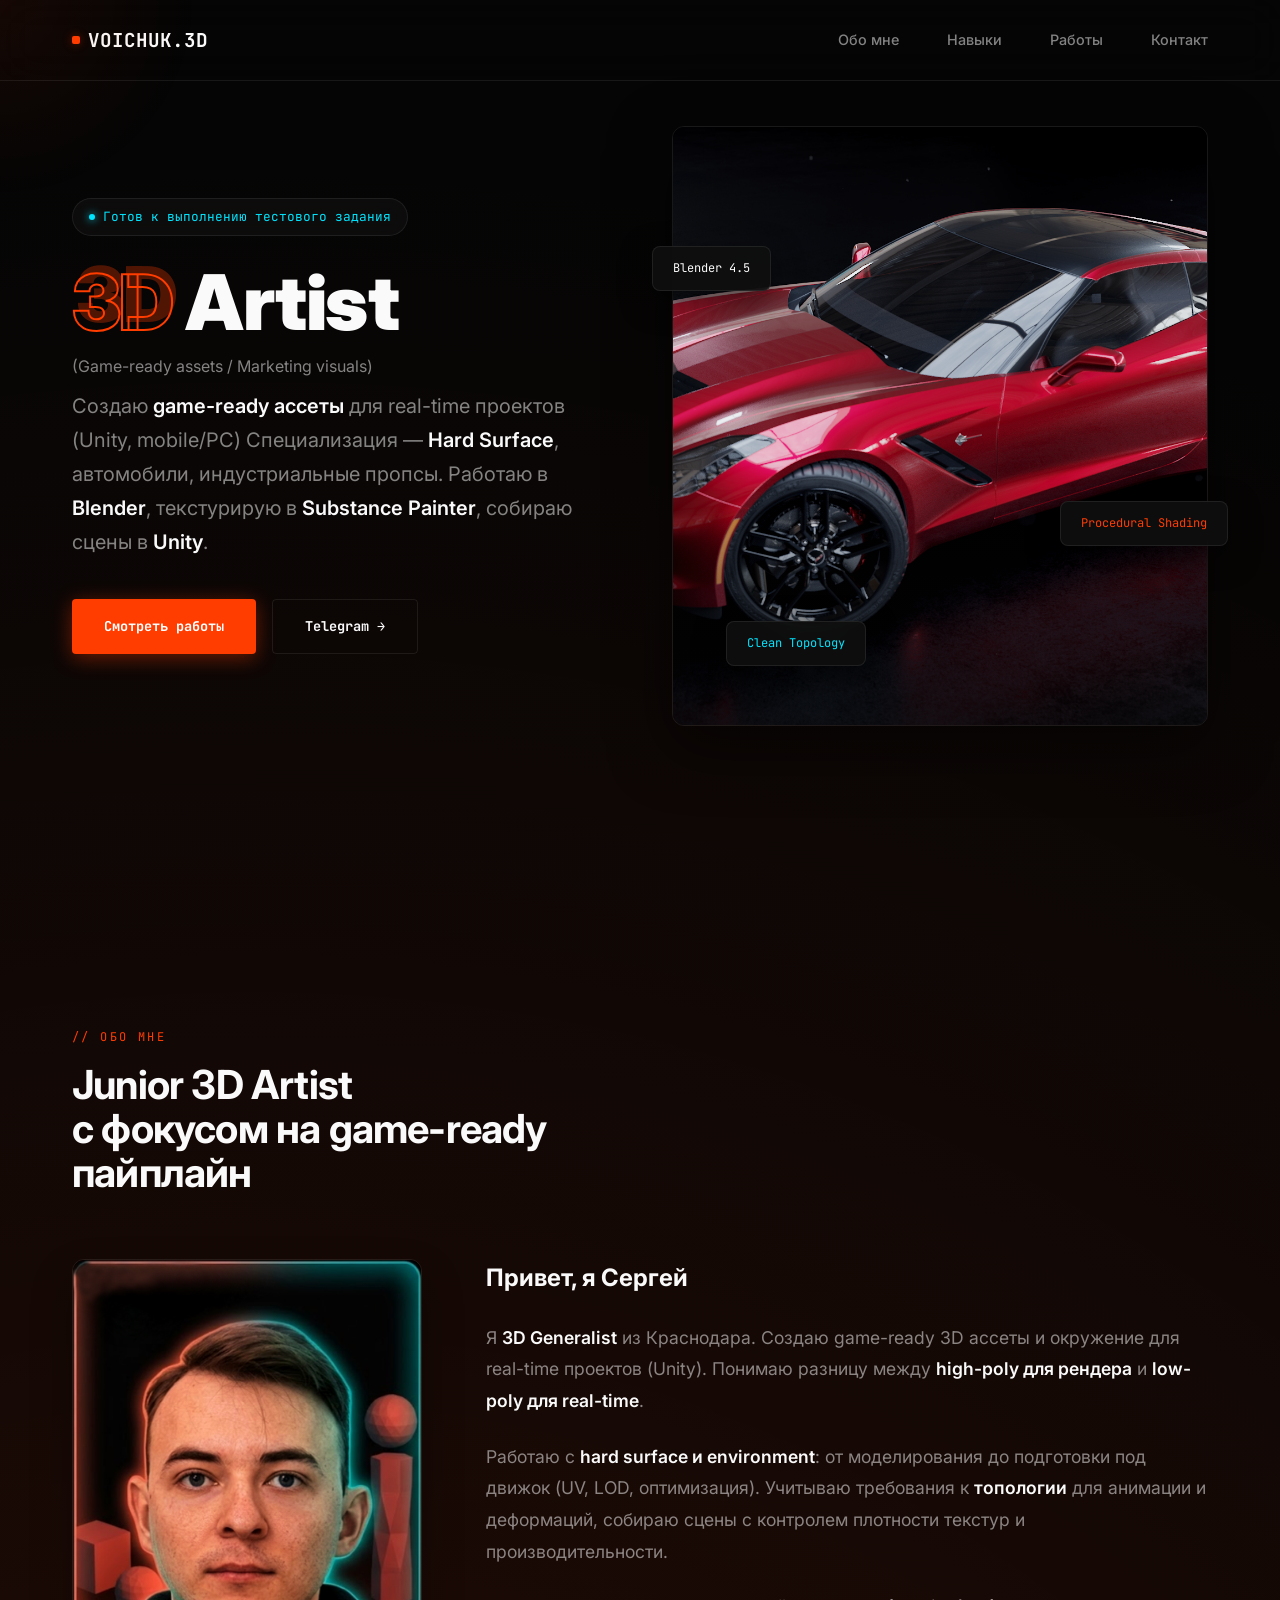
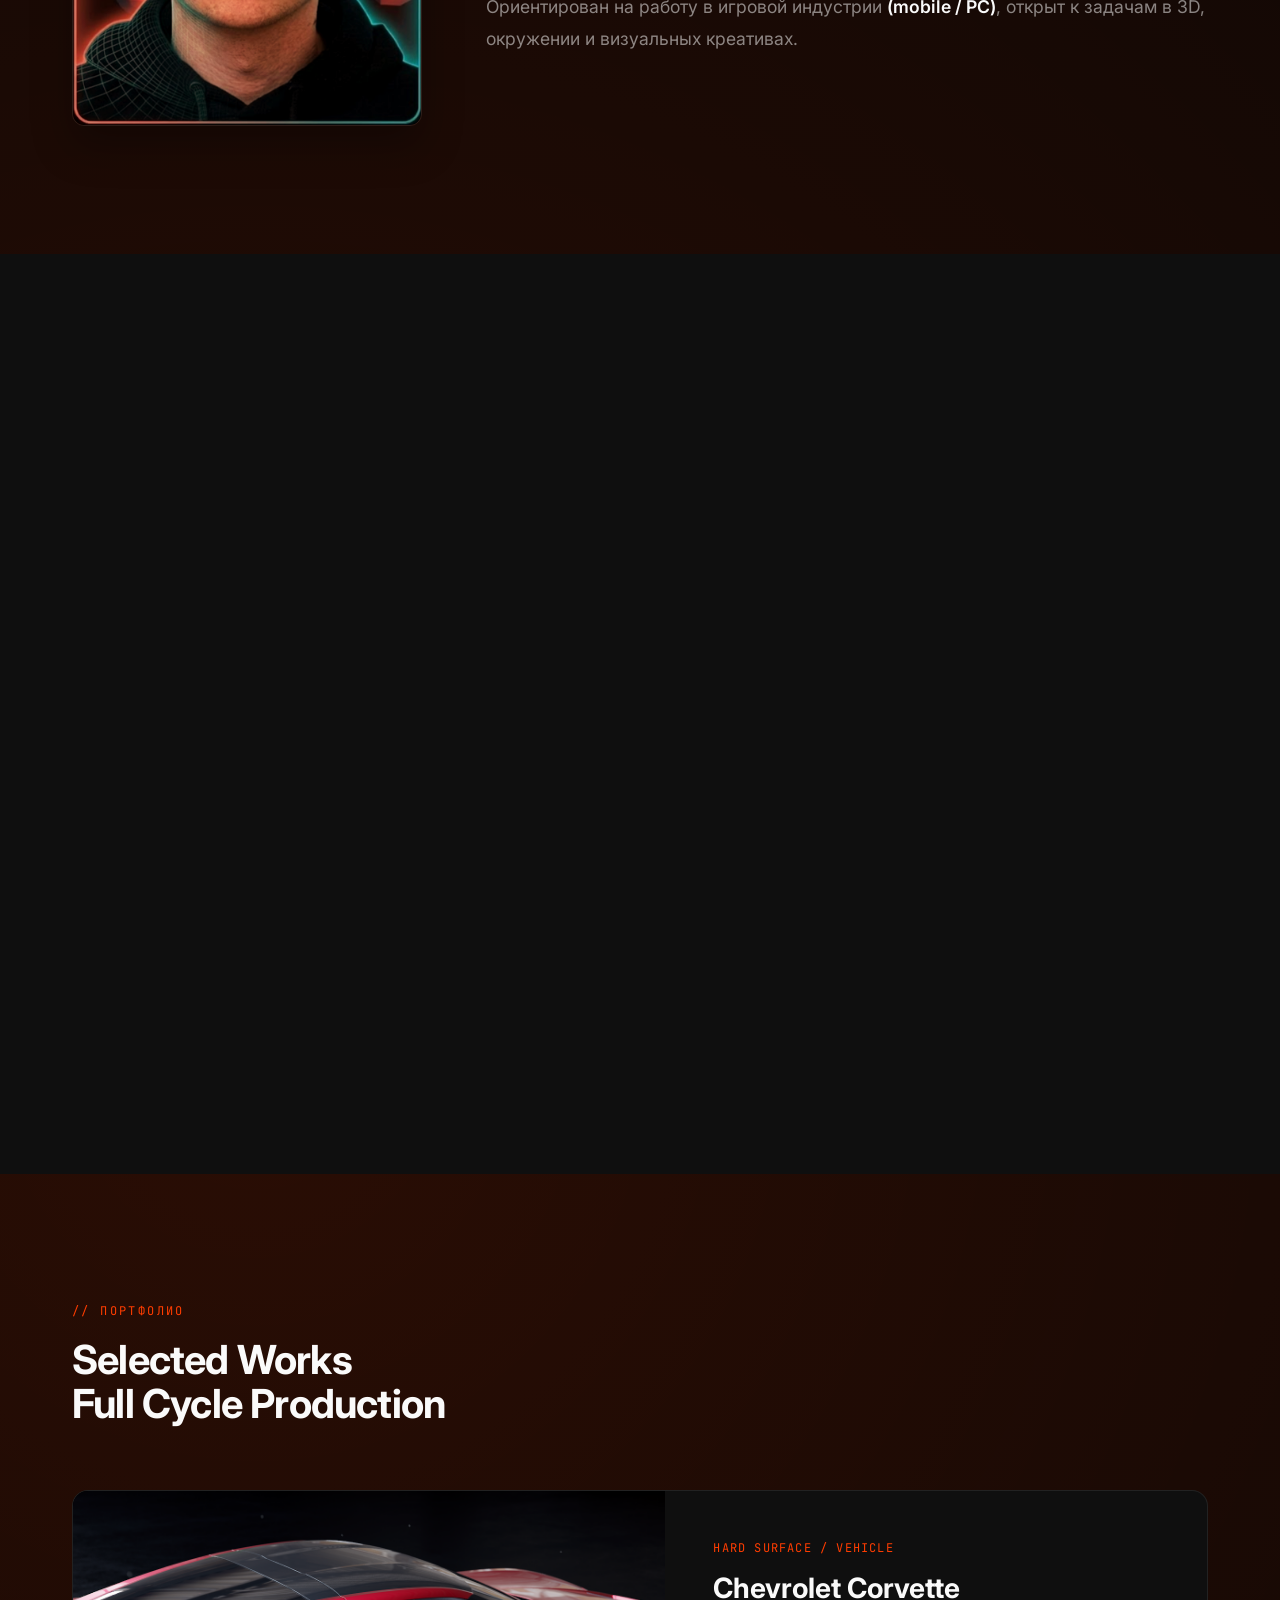
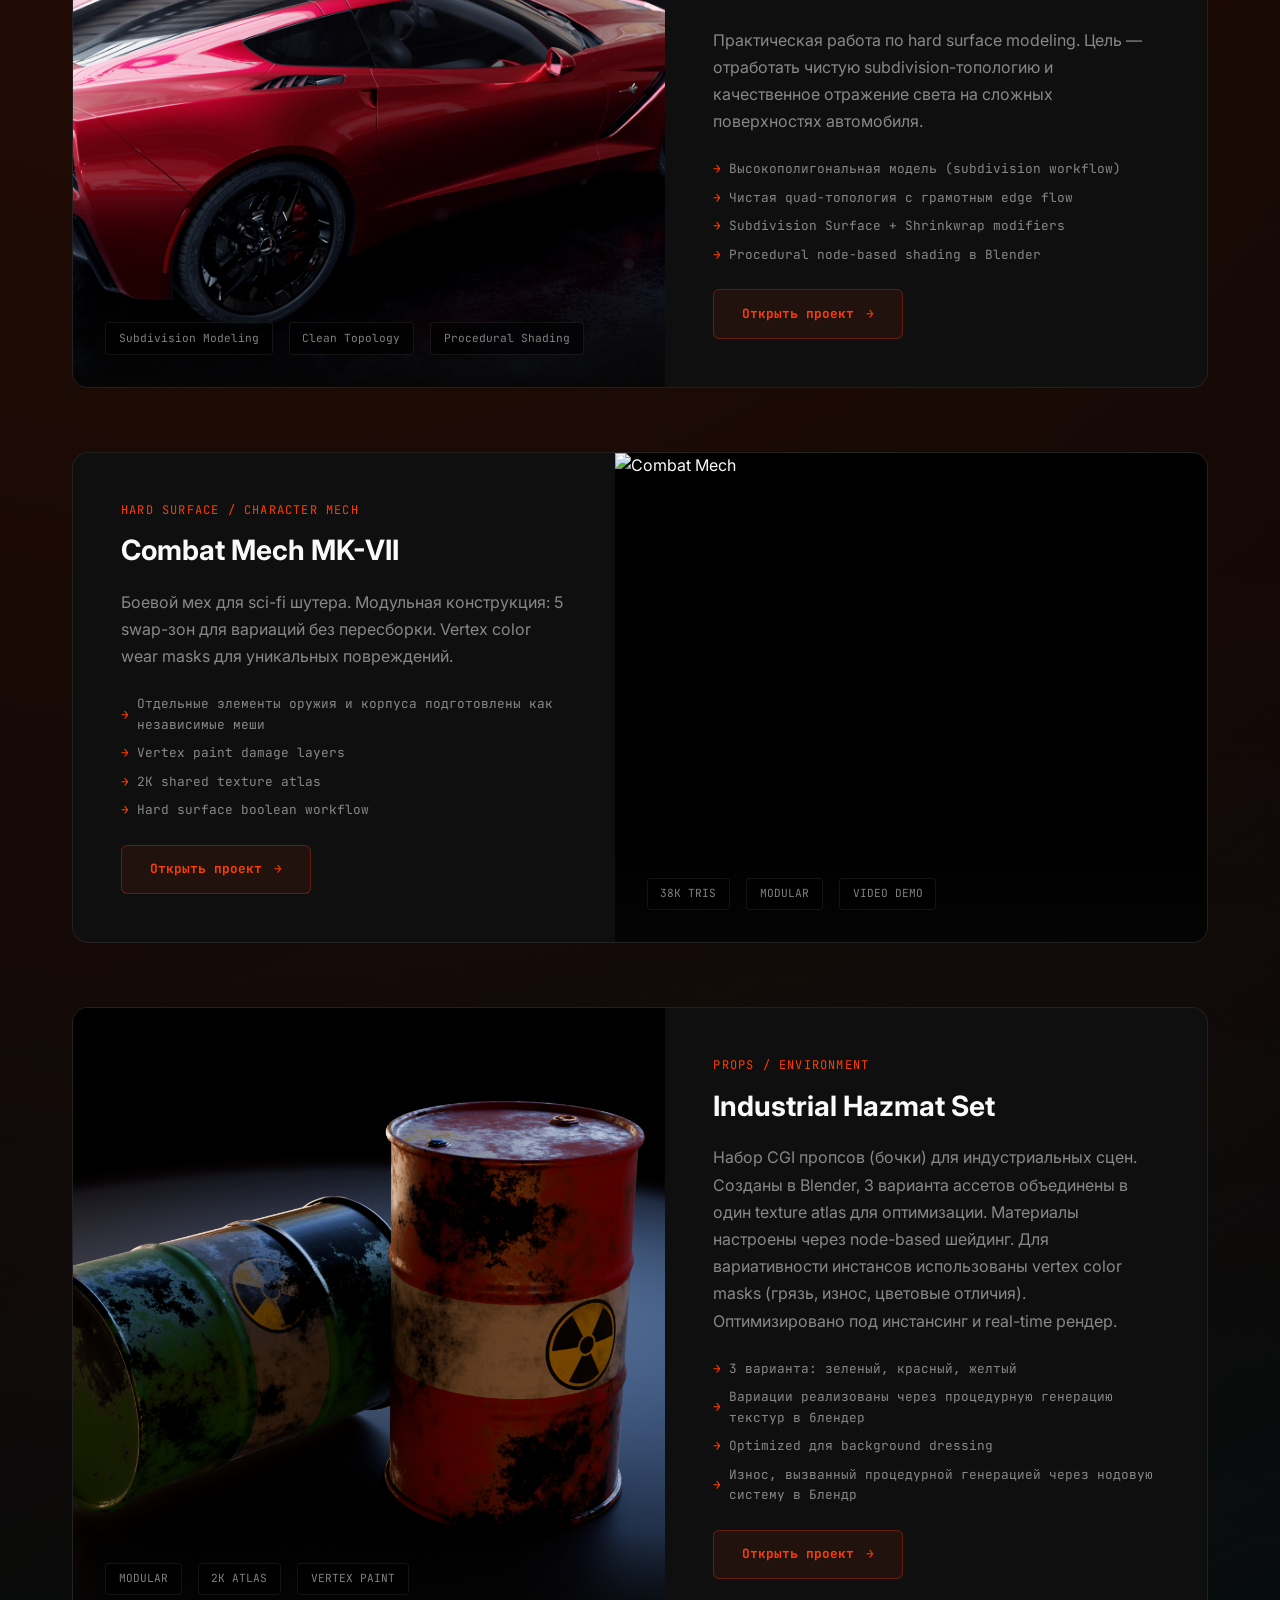
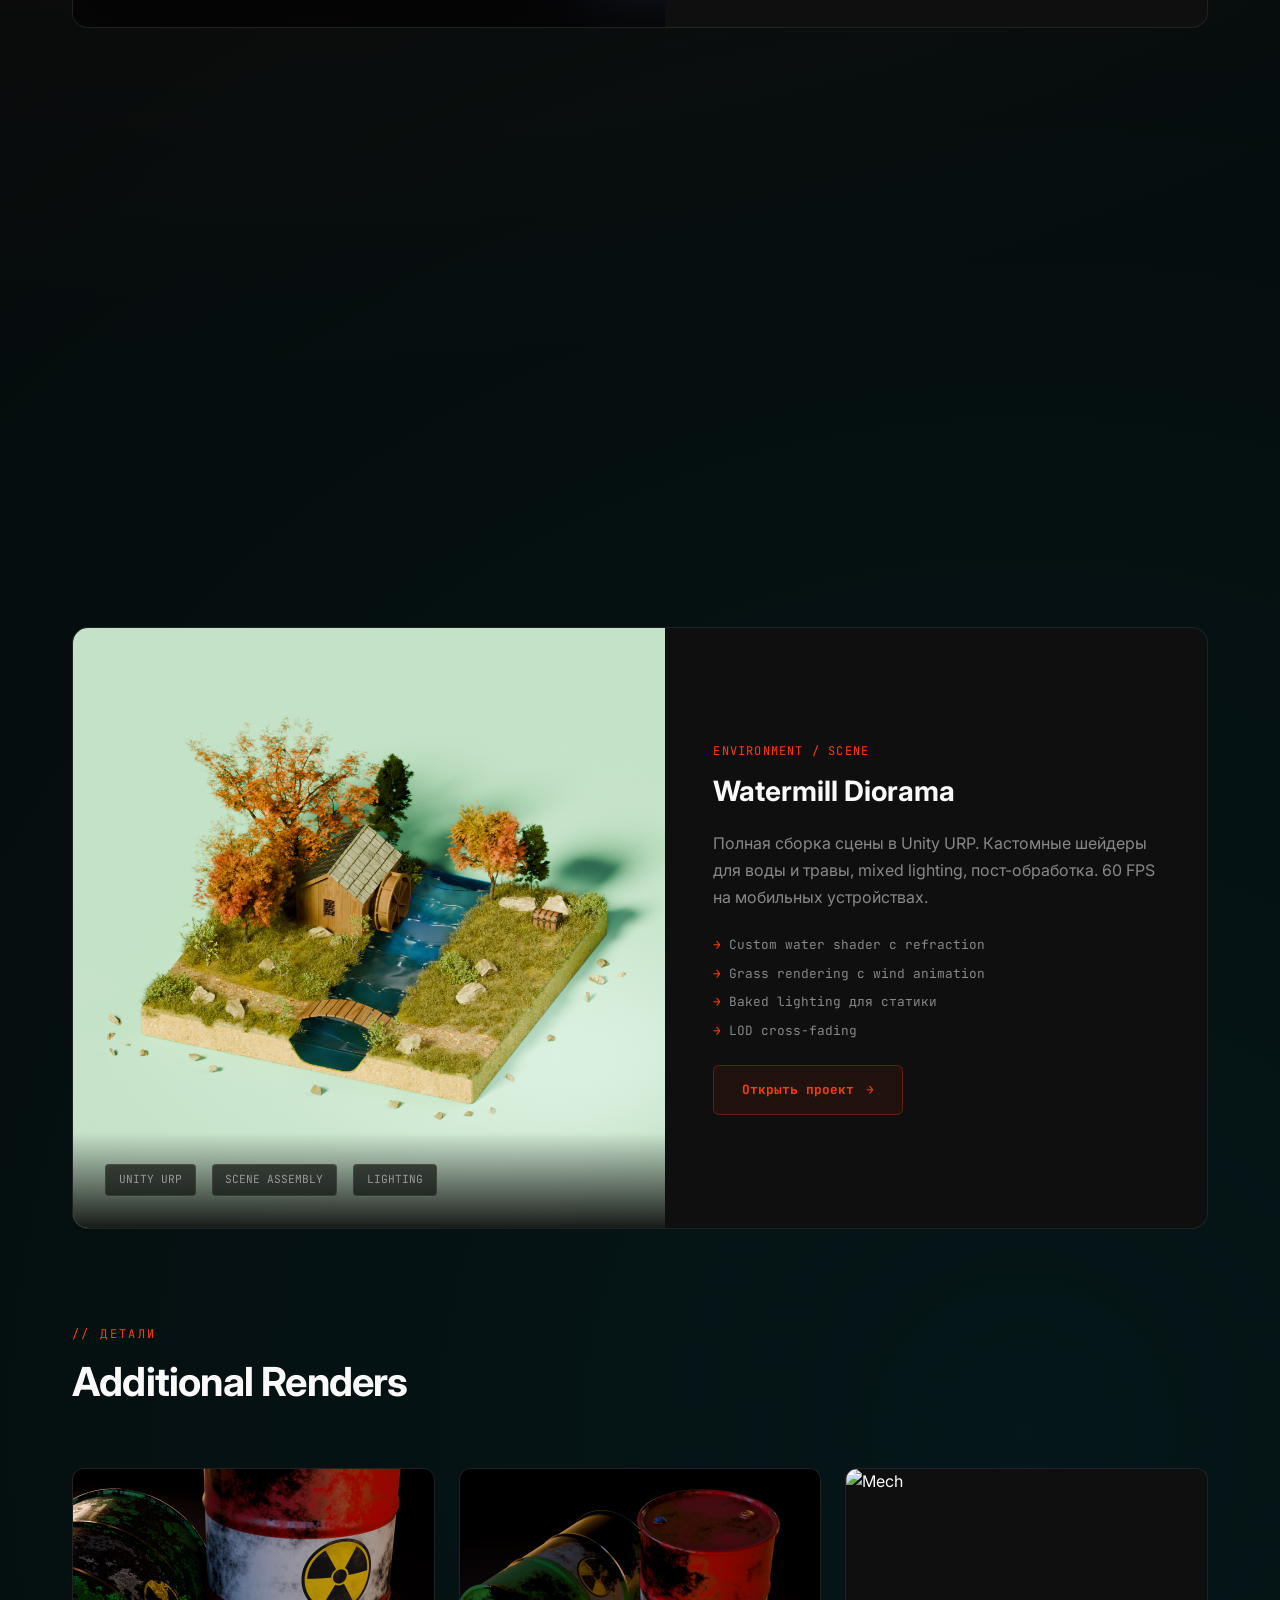
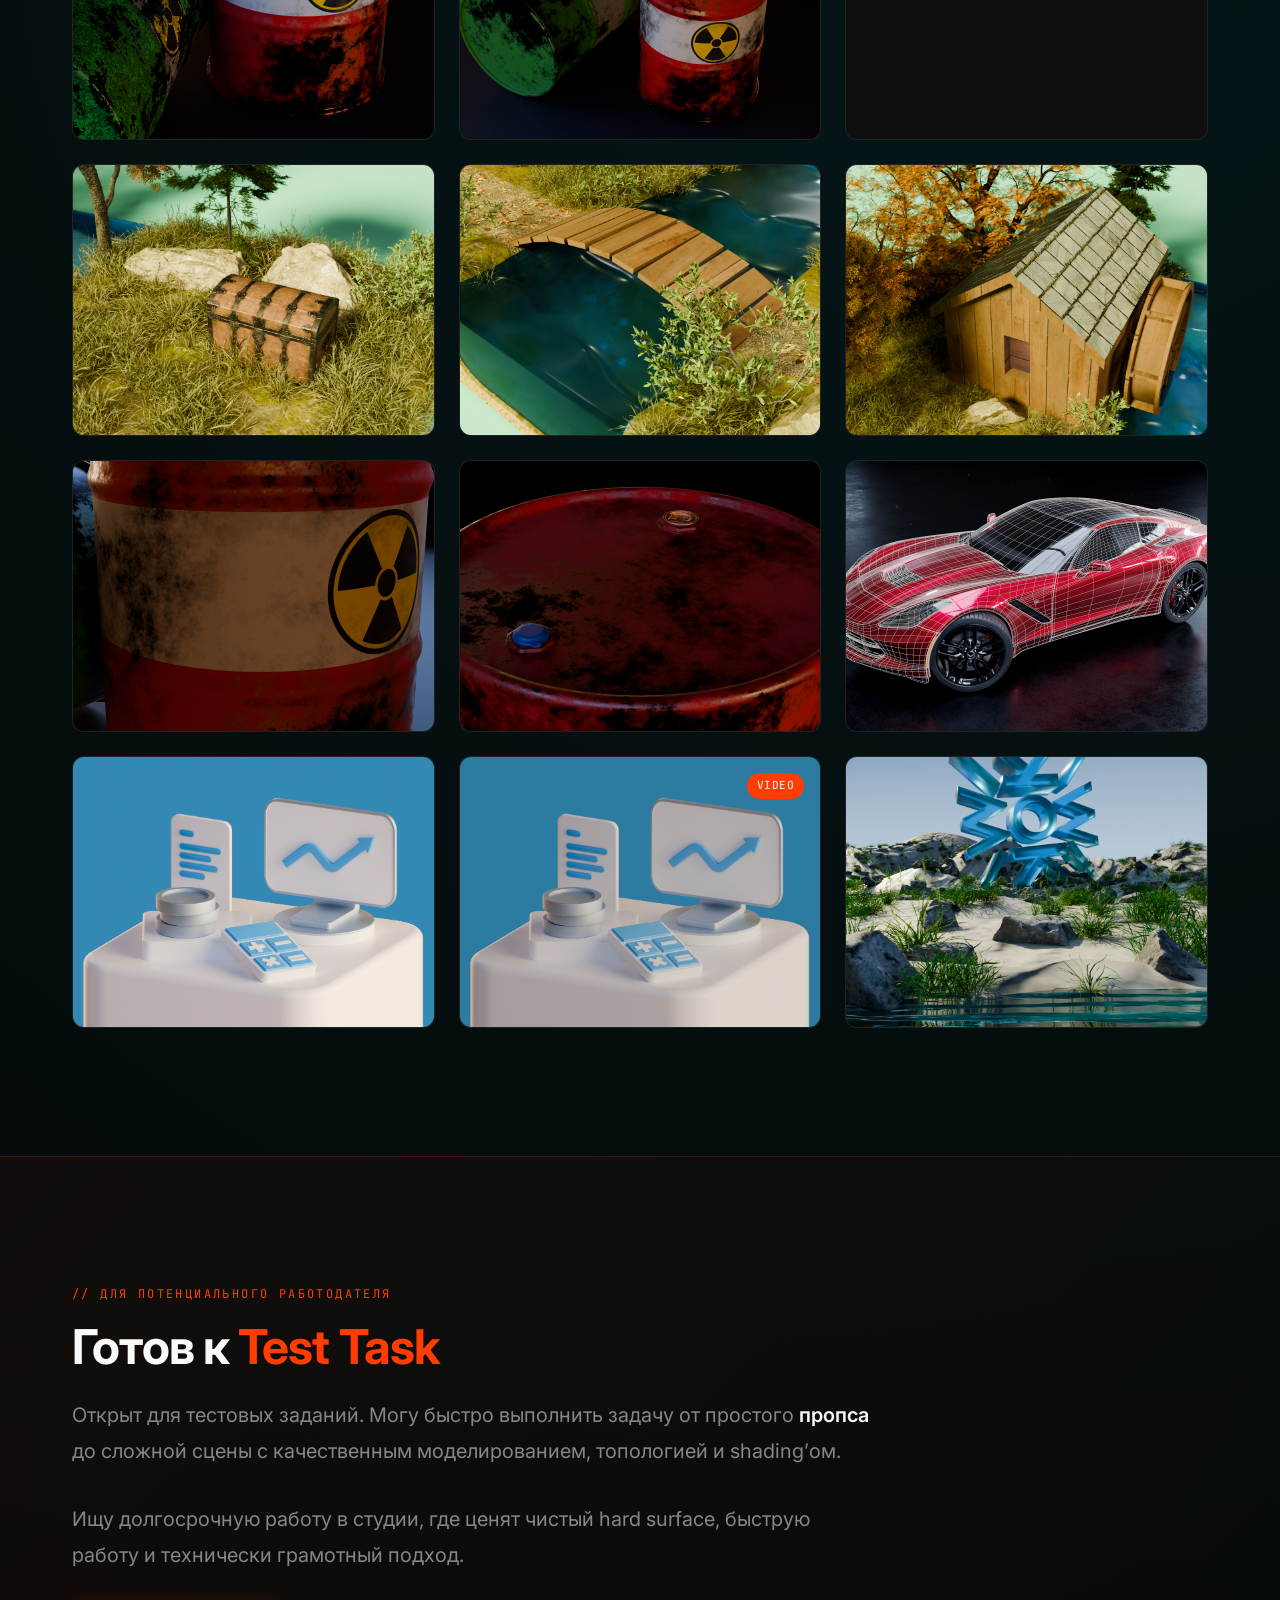
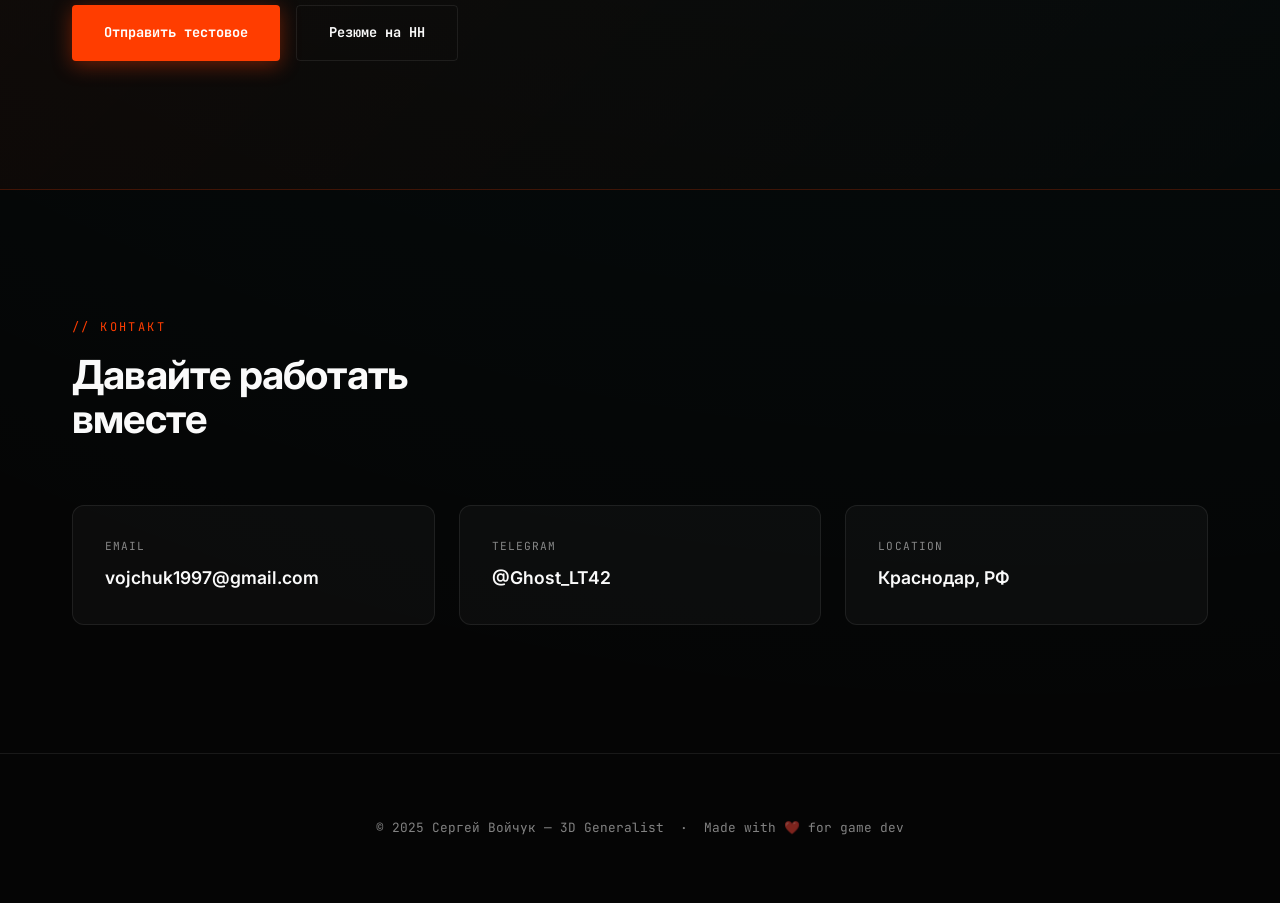
==== commit 9631ad34: "index.html" ====
--- a/index.html
+++ b/index.html
@@ -1149,11 +1149,11 @@
             <div class="work-card reveal" onclick="openModal('env')">
                 <div class="work-image">
                     <img src="Home2.png" alt="Environment" class="single">
-                    <!-- ✅ Хочешь видео при скролле? Раскомментируй и укажи свой файл:
+                    <!-- ✅ Хочешь видео при скролле? Раскомментируй и укажи свой файл:-->
                     <video data-card-video loop muted playsinline
                            style="position:absolute;top:0;left:0;width:100%;height:100%;object-fit:cover;opacity:0;transition:opacity 0.6s;pointer-events:none;">
                         <source src="watermill_demo.mp4" type="video/mp4">
-                    </video> -->
+                    </video> 
                     <div class="work-overlay">
                         <span class="tech-tag">UNITY URP</span>
                         <span class="tech-tag">SCENE ASSEMBLY</span>
@@ -1225,7 +1225,7 @@
                 <img src="simple_scene.png" alt="Visualization">
                 <div class="gallery-overlay"><div class="gallery-title">Визуализация</div><div class="gallery-desc">Сцена с графиком</div></div>
             </div>
-            <!-- Video Card 1 — Mech Demo -->
+            <!-- Video Card 1 -->
 <div class="gallery-item reveal" onclick="openVideoModal('simple_scene_animate.mp4', 'simple_scene.png', 'simple_scene_animate')">
     <div style="position: relative; height: 100%; background: #000;">
         <img src="simple_scene.png" alt="Mech Video" style="width: 100%; height: 100%; object-fit: cover; opacity: 0.9;">
@@ -1320,7 +1320,7 @@
     car:     ['1.png','1.1.png','2.png','3.png','4.png','5.png','сетка2.png'],
     mech:    ['meh_2k.png','meh_1.png','meh_2.png','meh_3.png','meh_4.png','mech_demo.mp4'],
     barrels: ['Barrel_1.png','Barrel_2.png','Barrel_3.png','Barrel_4.png','Barrel_5.png','Barrel_6.png'],
-    env:     ['Home2.png','Home1.png','Home3.png','Home4.png'],
+    env:     ['Home2.png','Home1.png','Home3.png','Home4.png','watermill_demo.mp4'],
     japan:   ['japan_1.png','japan_2.png','japan_3.png']
 };
 const currentIdx = { car: 0, mech: 0, barrels: 0, env: 0, japan: 0 };
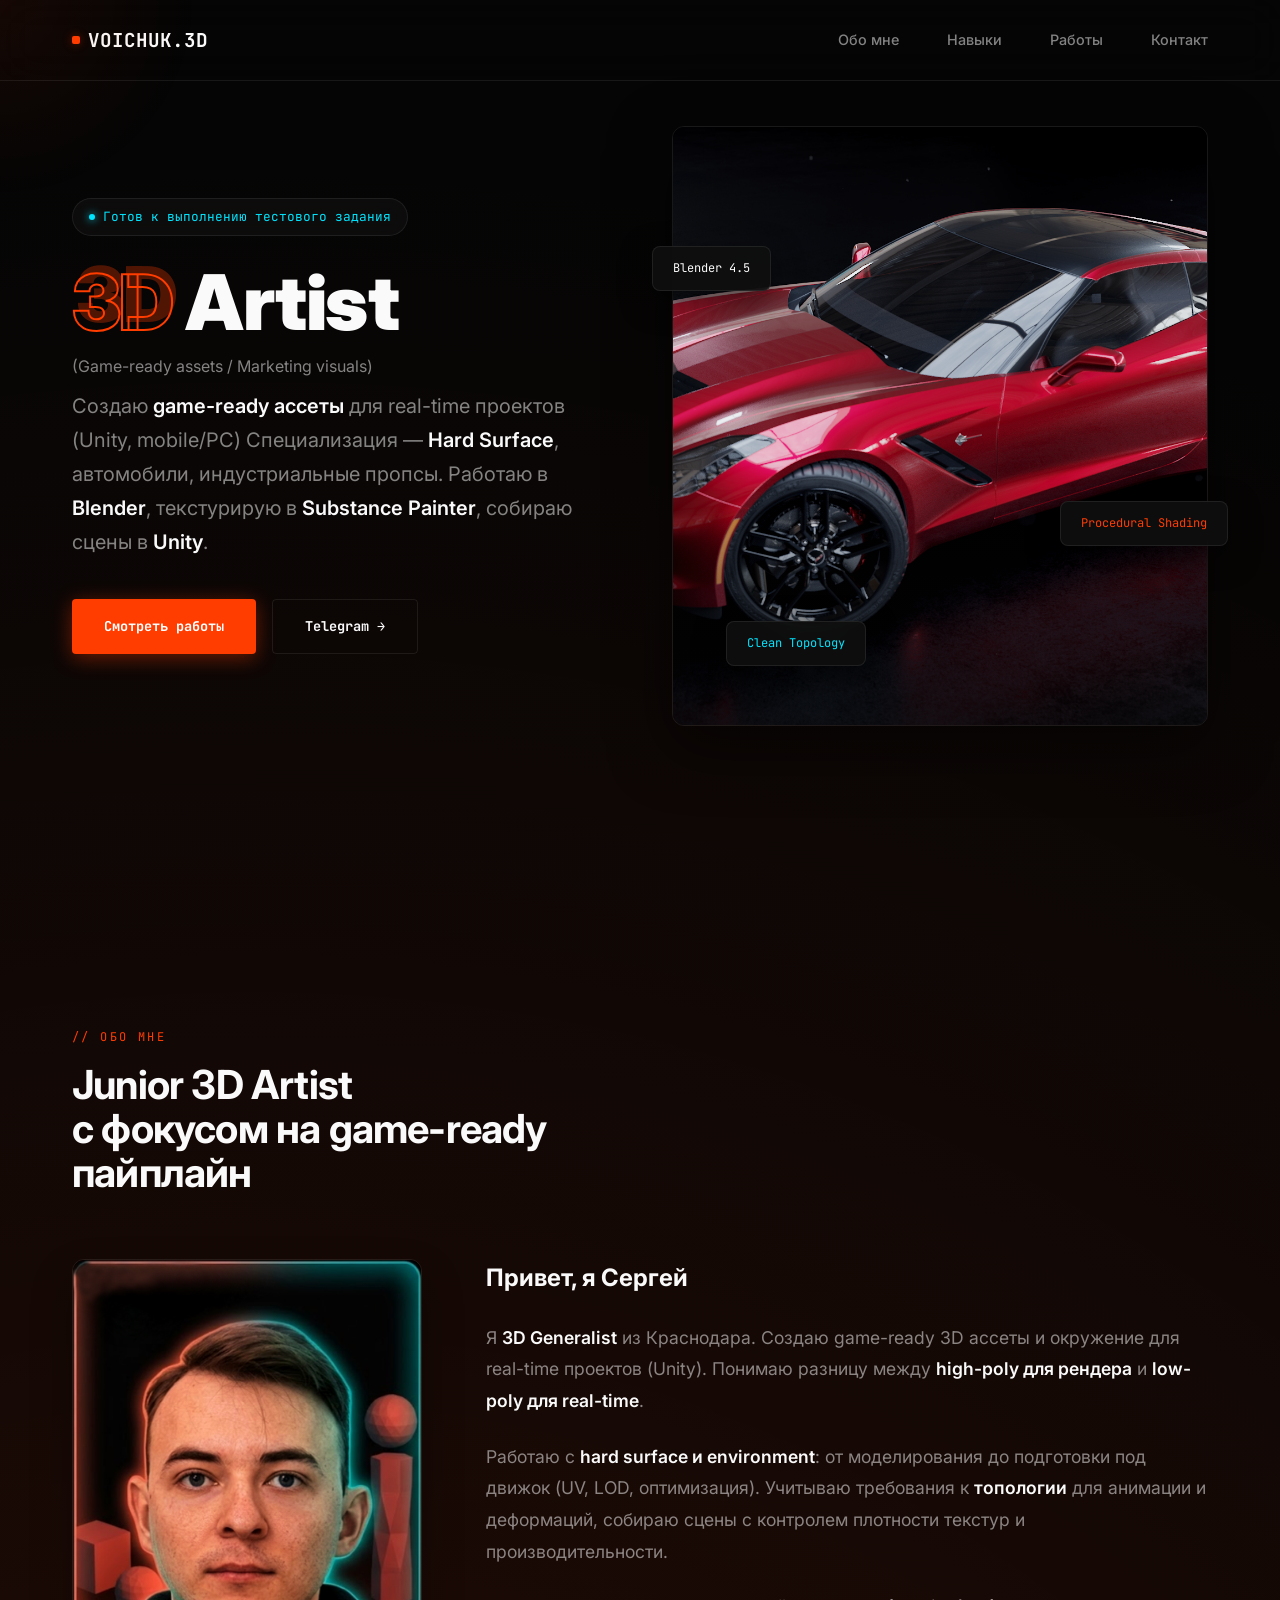
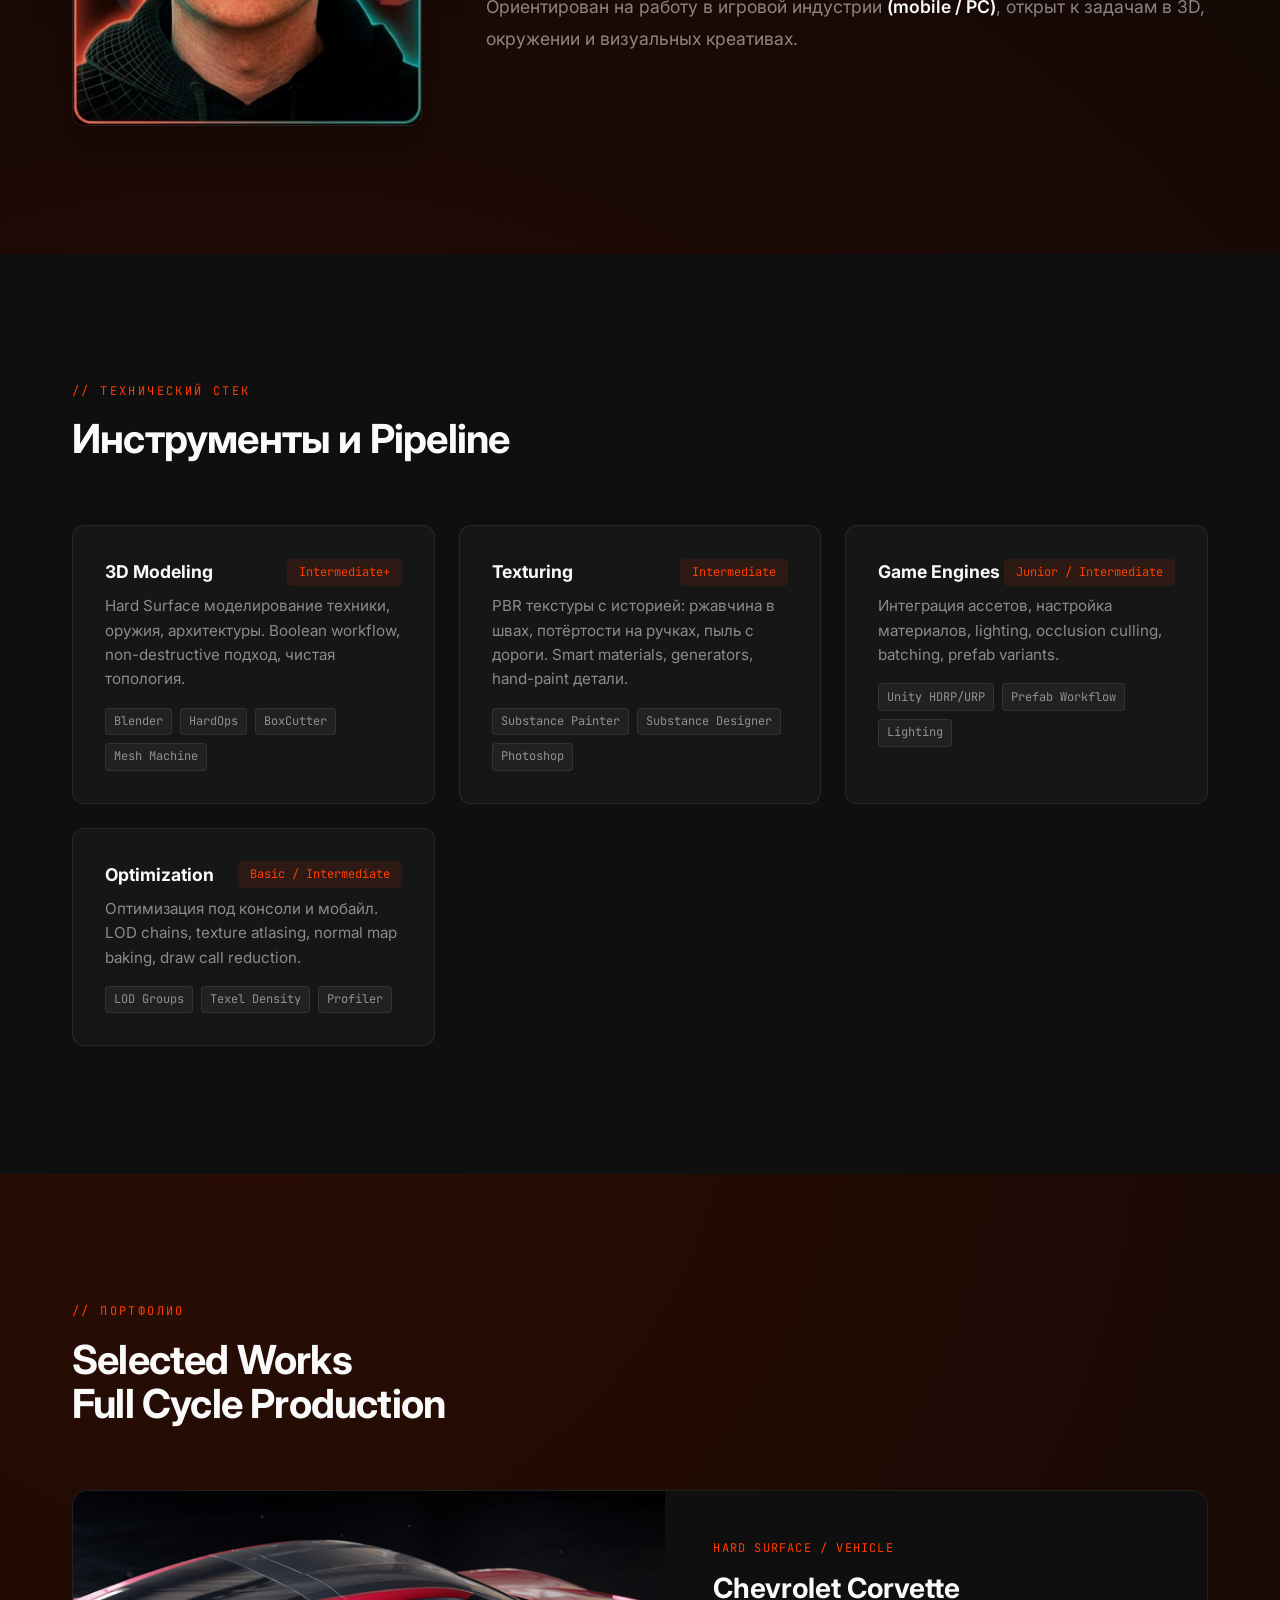
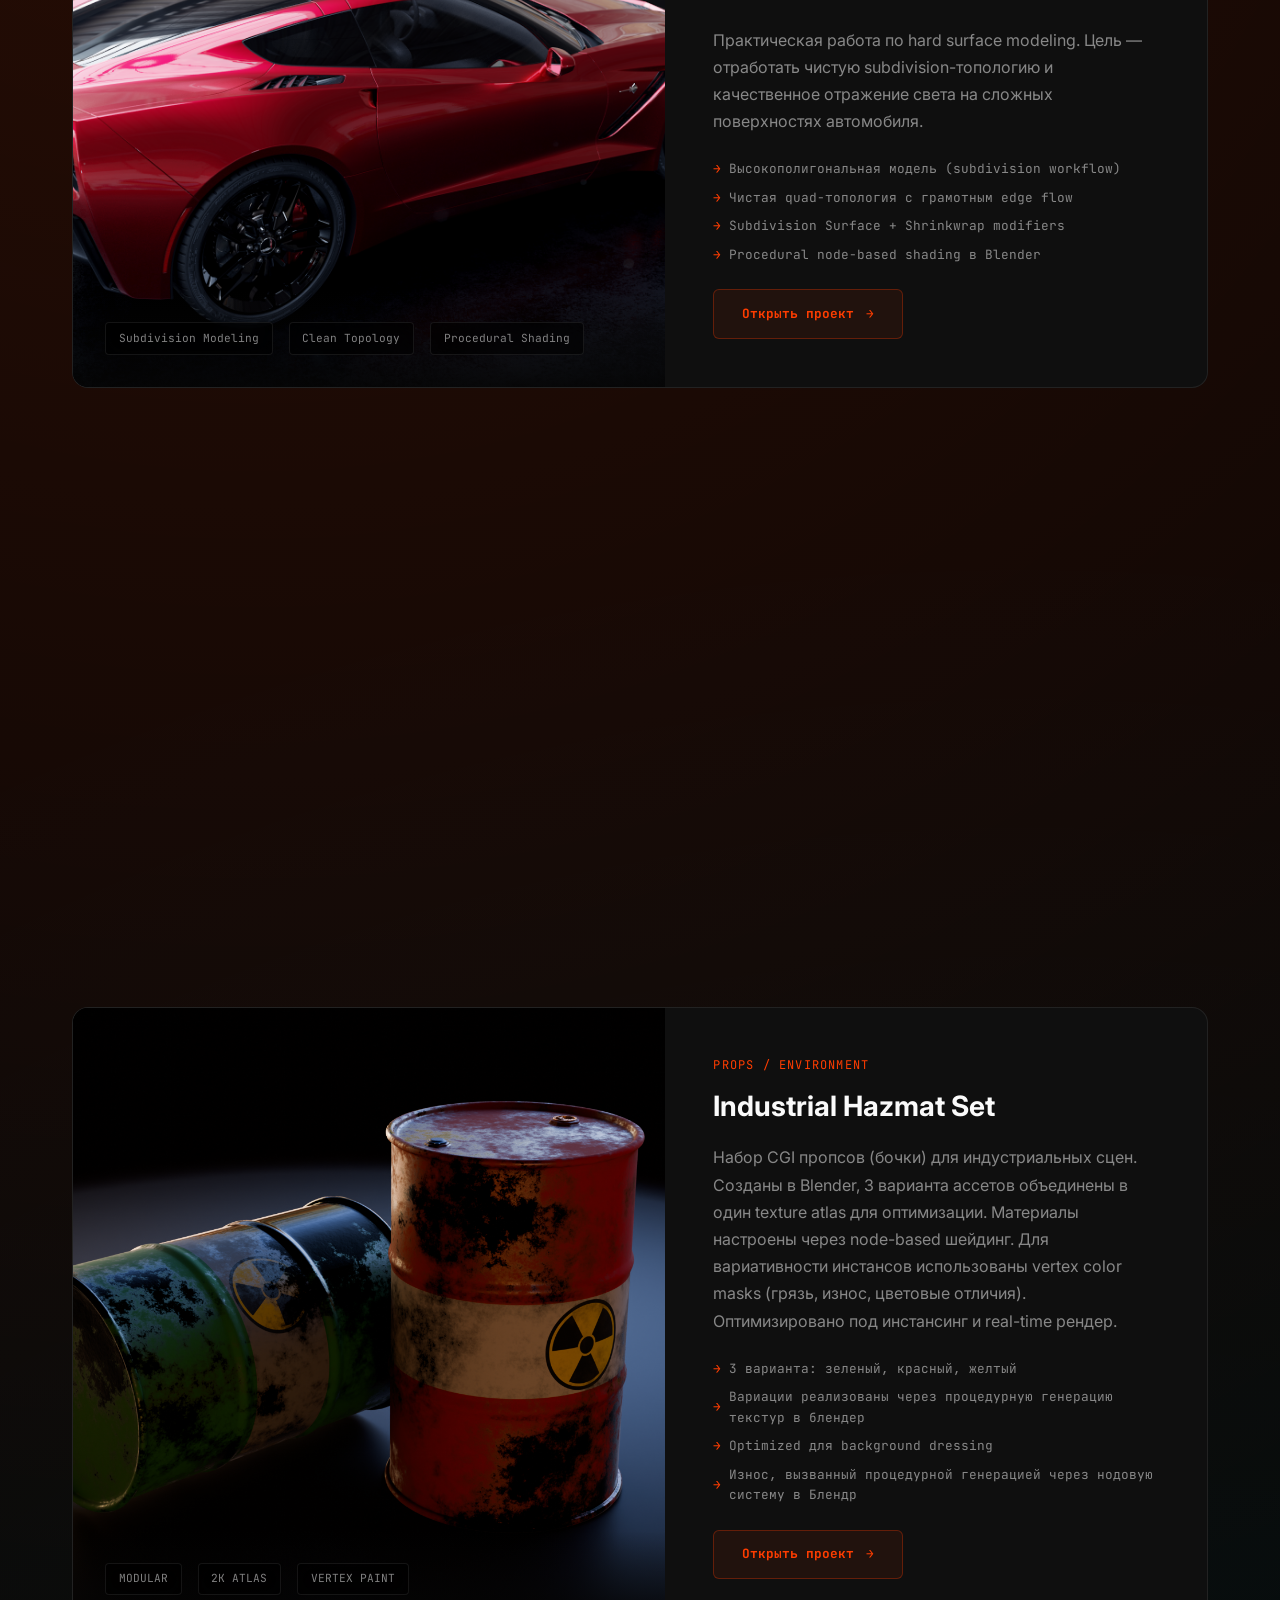
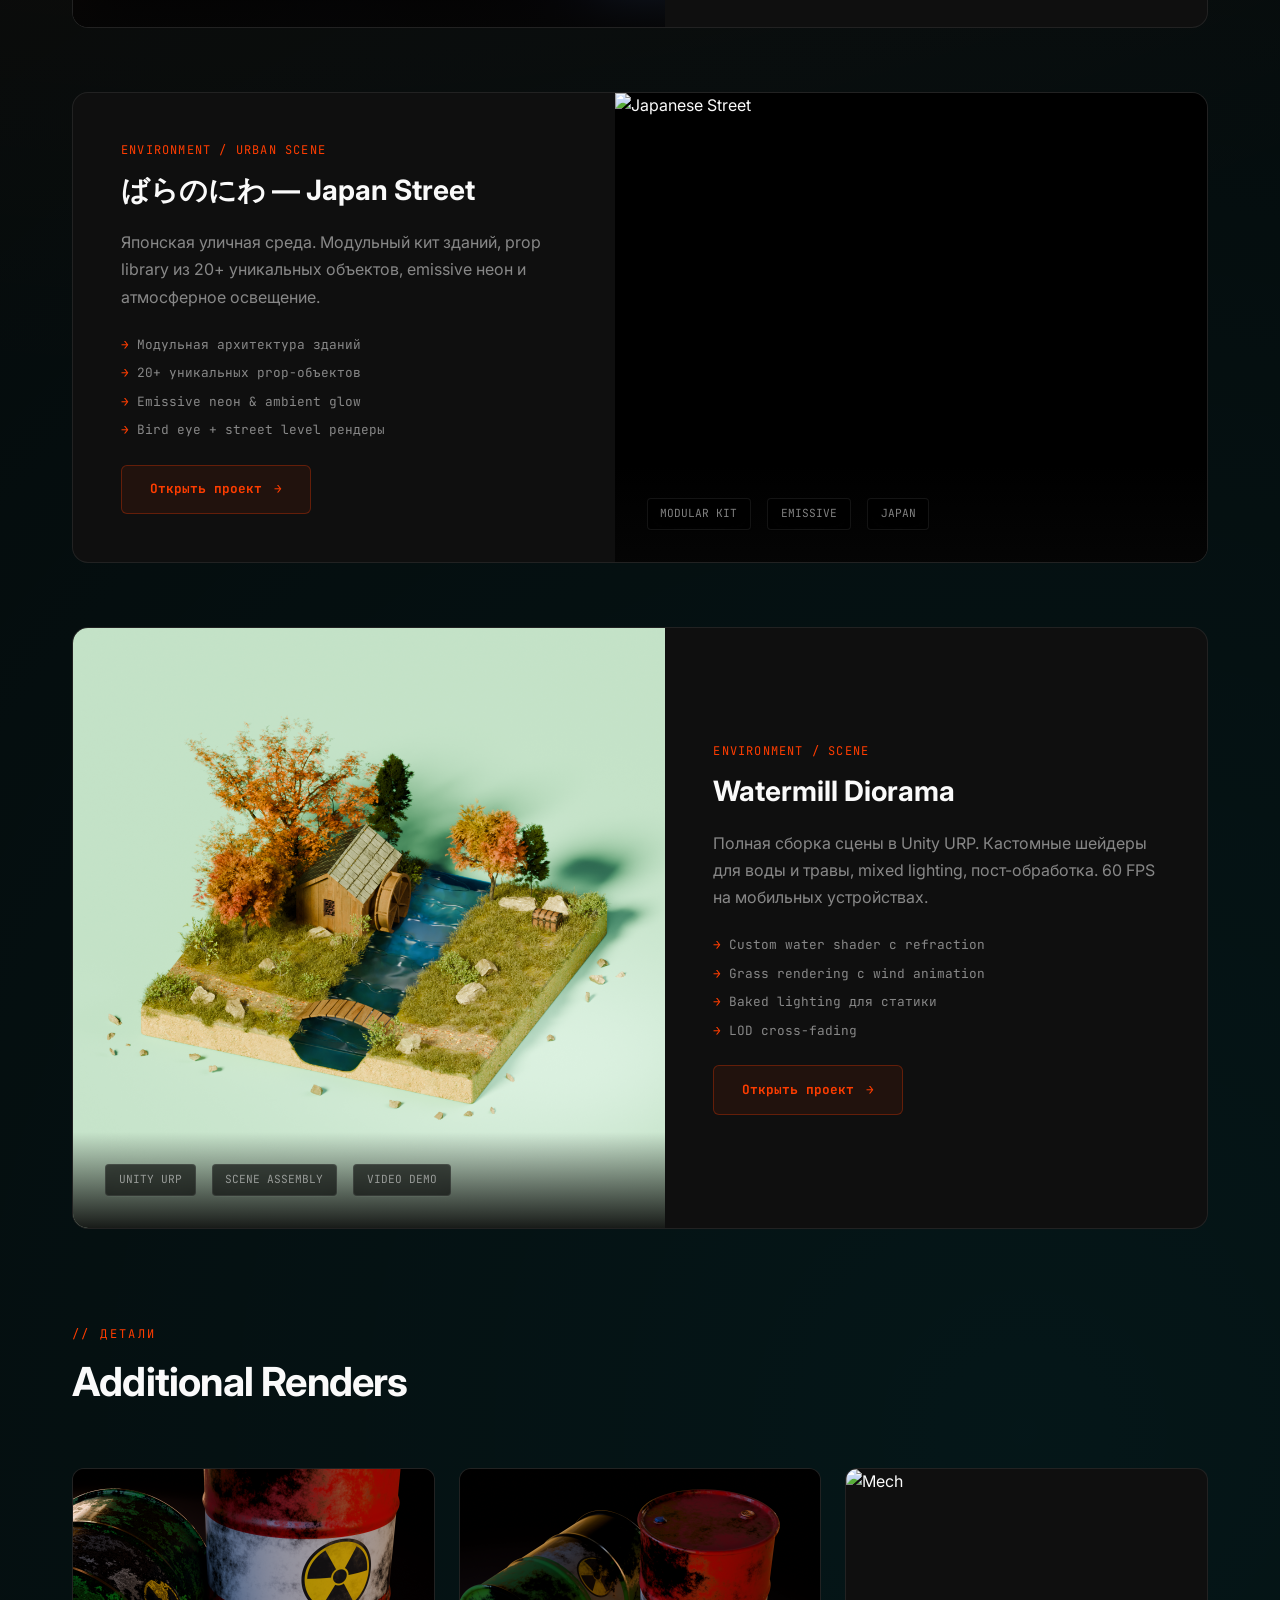
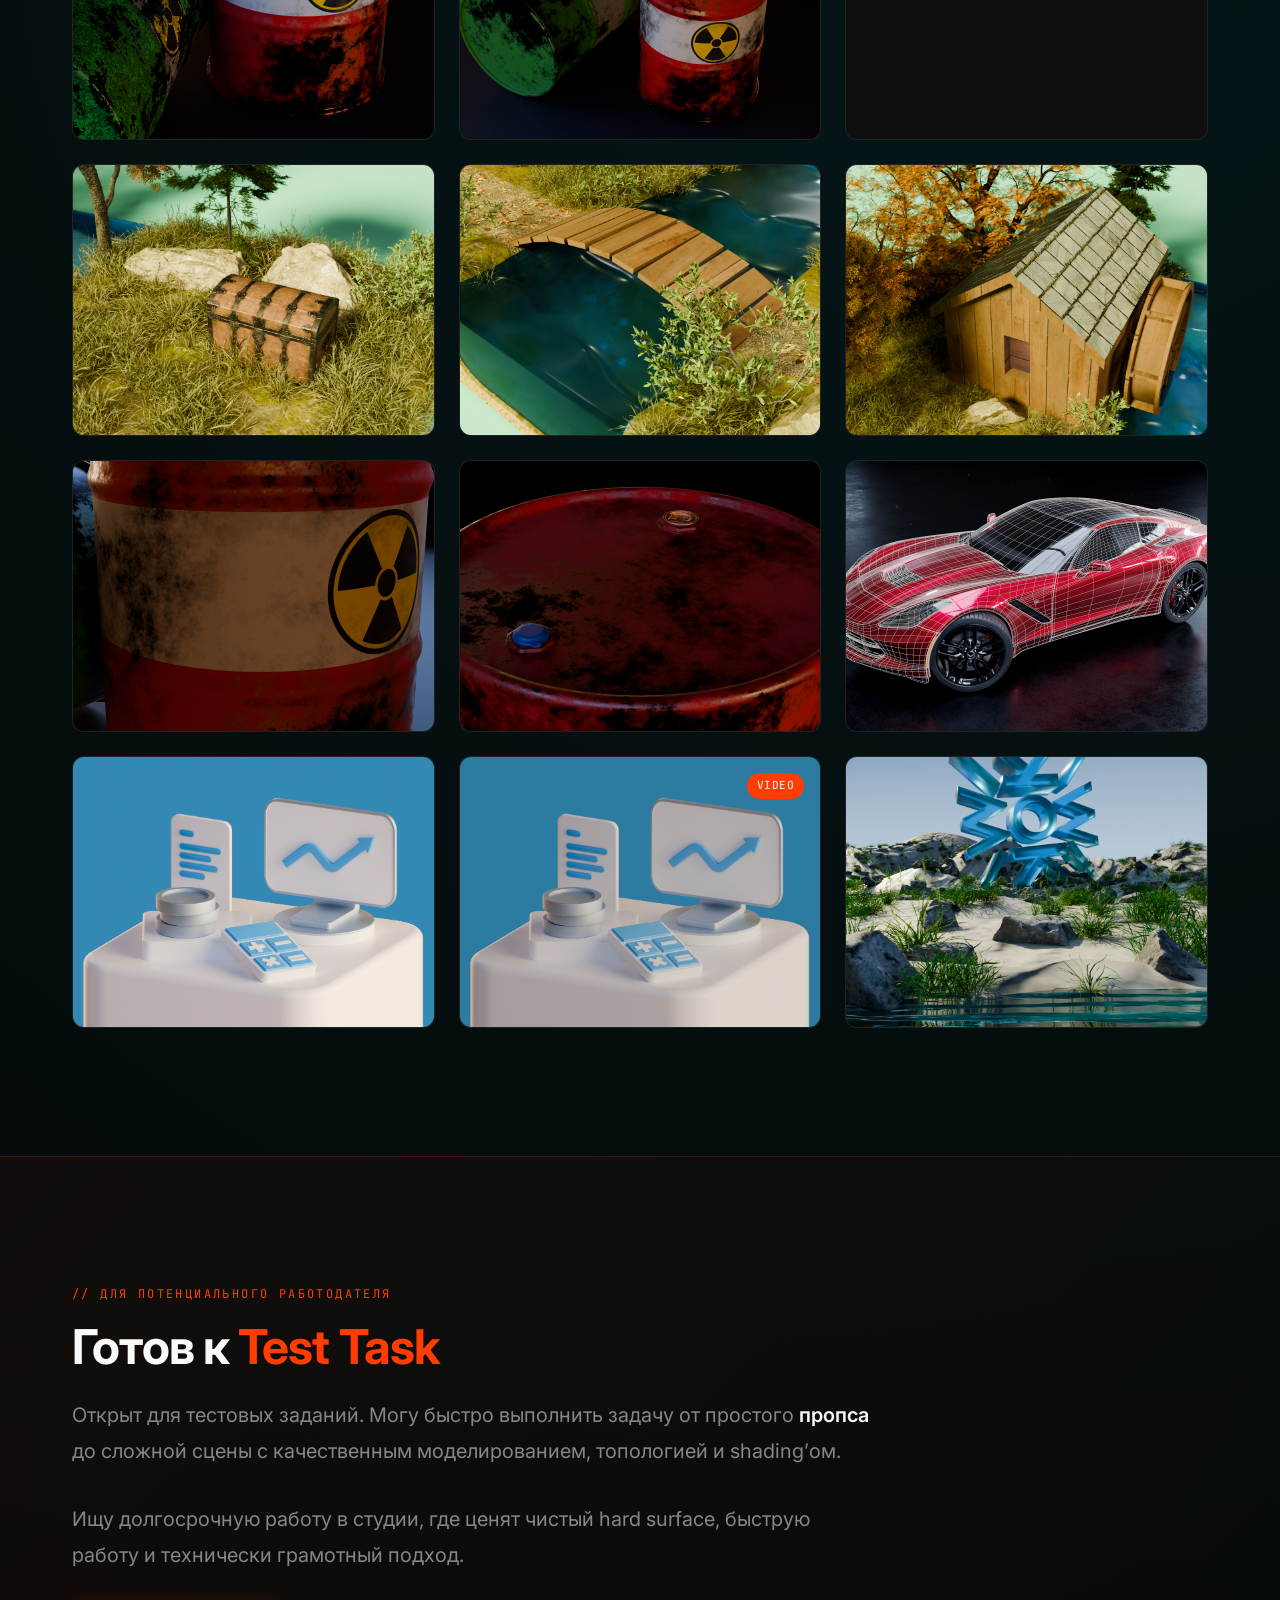
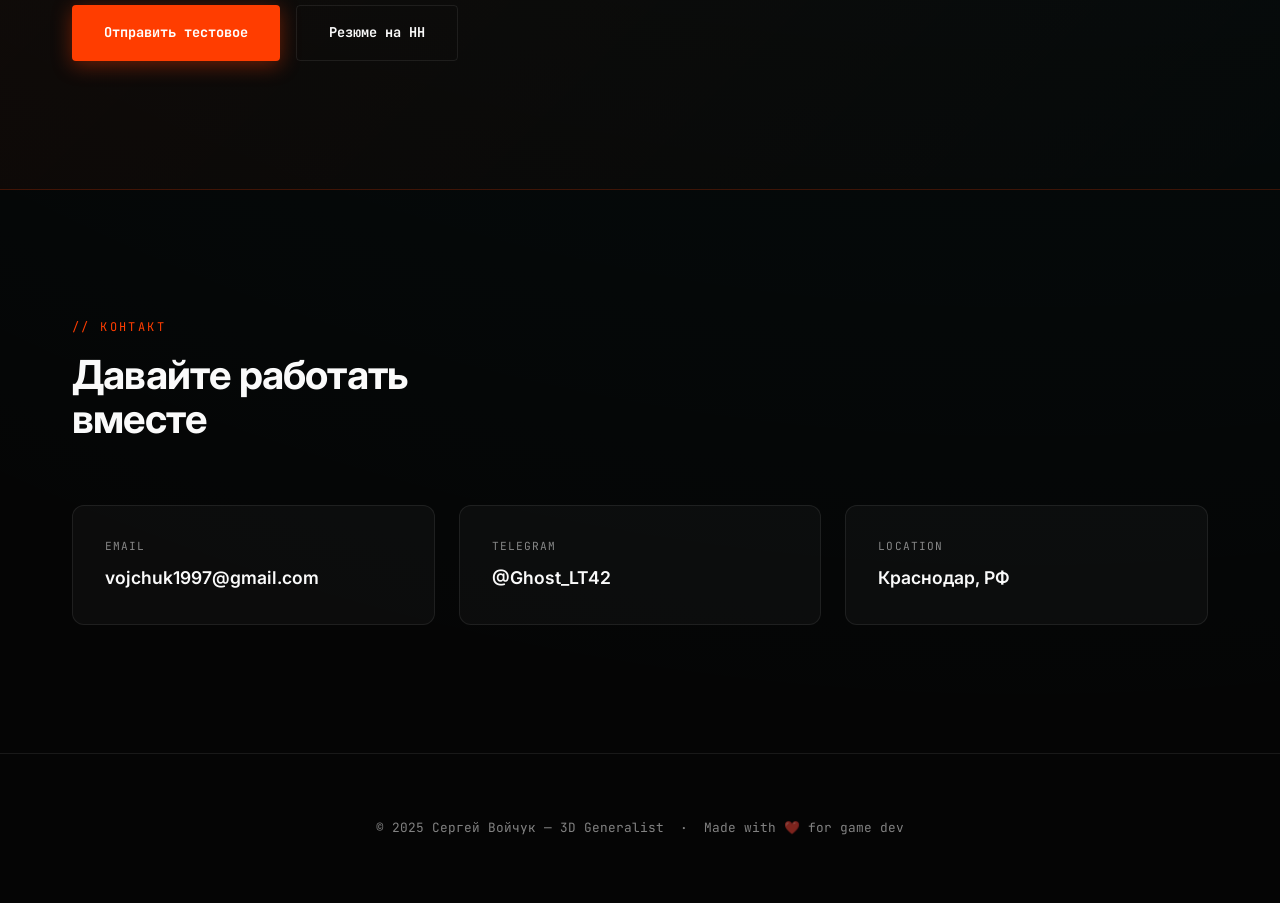
==== commit 3049b398: "index.html" ====
--- a/index.html
+++ b/index.html
@@ -759,9 +759,13 @@
 <div class="modal-backdrop" id="modal-env">
     <div class="modal">
         <div class="modal-gallery">
-            <div class="modal-main-img" id="env-gallery">
-                <span class="modal-img-count" id="env-count">1 / 4</span>
-                <img src="Home2.png" alt="Environment" id="env-main-img">
+            <div class="modal-main-img" id="env-gallery" style="background:#000;">
+                <span class="modal-img-count" id="env-count">1 / 5</span>
+                <img src="Home2.png" alt="Environment" id="env-main-img" style="width:100%; height:100%; object-fit:cover;">
+                <video data-video-slot loop muted playsinline
+                       style="width:100%; height:100%; object-fit:cover; display:none;">
+                    <source src="watermill_demo.mp4" type="video/mp4">
+                </video>
                 <button class="modal-nav-btn modal-prev" onclick="changeImg('env',-1)">&#8249;</button>
                 <button class="modal-nav-btn modal-next" onclick="changeImg('env',1)">&#8250;</button>
             </div>
@@ -770,6 +774,12 @@
                 <div class="modal-thumb" onclick="setImg('env',1)"><img src="Home1.png" alt=""></div>
                 <div class="modal-thumb" onclick="setImg('env',2)"><img src="Home3.png" alt=""></div>
                 <div class="modal-thumb" onclick="setImg('env',3)"><img src="Home4.png" alt=""></div>
+                <div class="modal-thumb" onclick="setImg('env',4)">
+                    <img src="Home2.png" alt="">
+                    <div style="position:absolute; inset:0; background:rgba(0,0,0,0.5); display:flex; align-items:center; justify-content:center;">
+                        <span style="font-size:32px; color:#fff;">▶</span>
+                    </div>
+                </div>
             </div>
         </div>
         <div class="modal-info">
@@ -1149,15 +1159,14 @@
             <div class="work-card reveal" onclick="openModal('env')">
                 <div class="work-image">
                     <img src="Home2.png" alt="Environment" class="single">
-                    <!-- ✅ Хочешь видео при скролле? Раскомментируй и укажи свой файл:-->
                     <video data-card-video loop muted playsinline
                            style="position:absolute;top:0;left:0;width:100%;height:100%;object-fit:cover;opacity:0;transition:opacity 0.6s;pointer-events:none;">
                         <source src="watermill_demo.mp4" type="video/mp4">
-                    </video> 
+                    </video>
                     <div class="work-overlay">
                         <span class="tech-tag">UNITY URP</span>
                         <span class="tech-tag">SCENE ASSEMBLY</span>
-                        <span class="tech-tag">LIGHTING</span>
+                        <span class="tech-tag">VIDEO DEMO</span>
                     </div>
                 </div>
                 <div class="work-content">
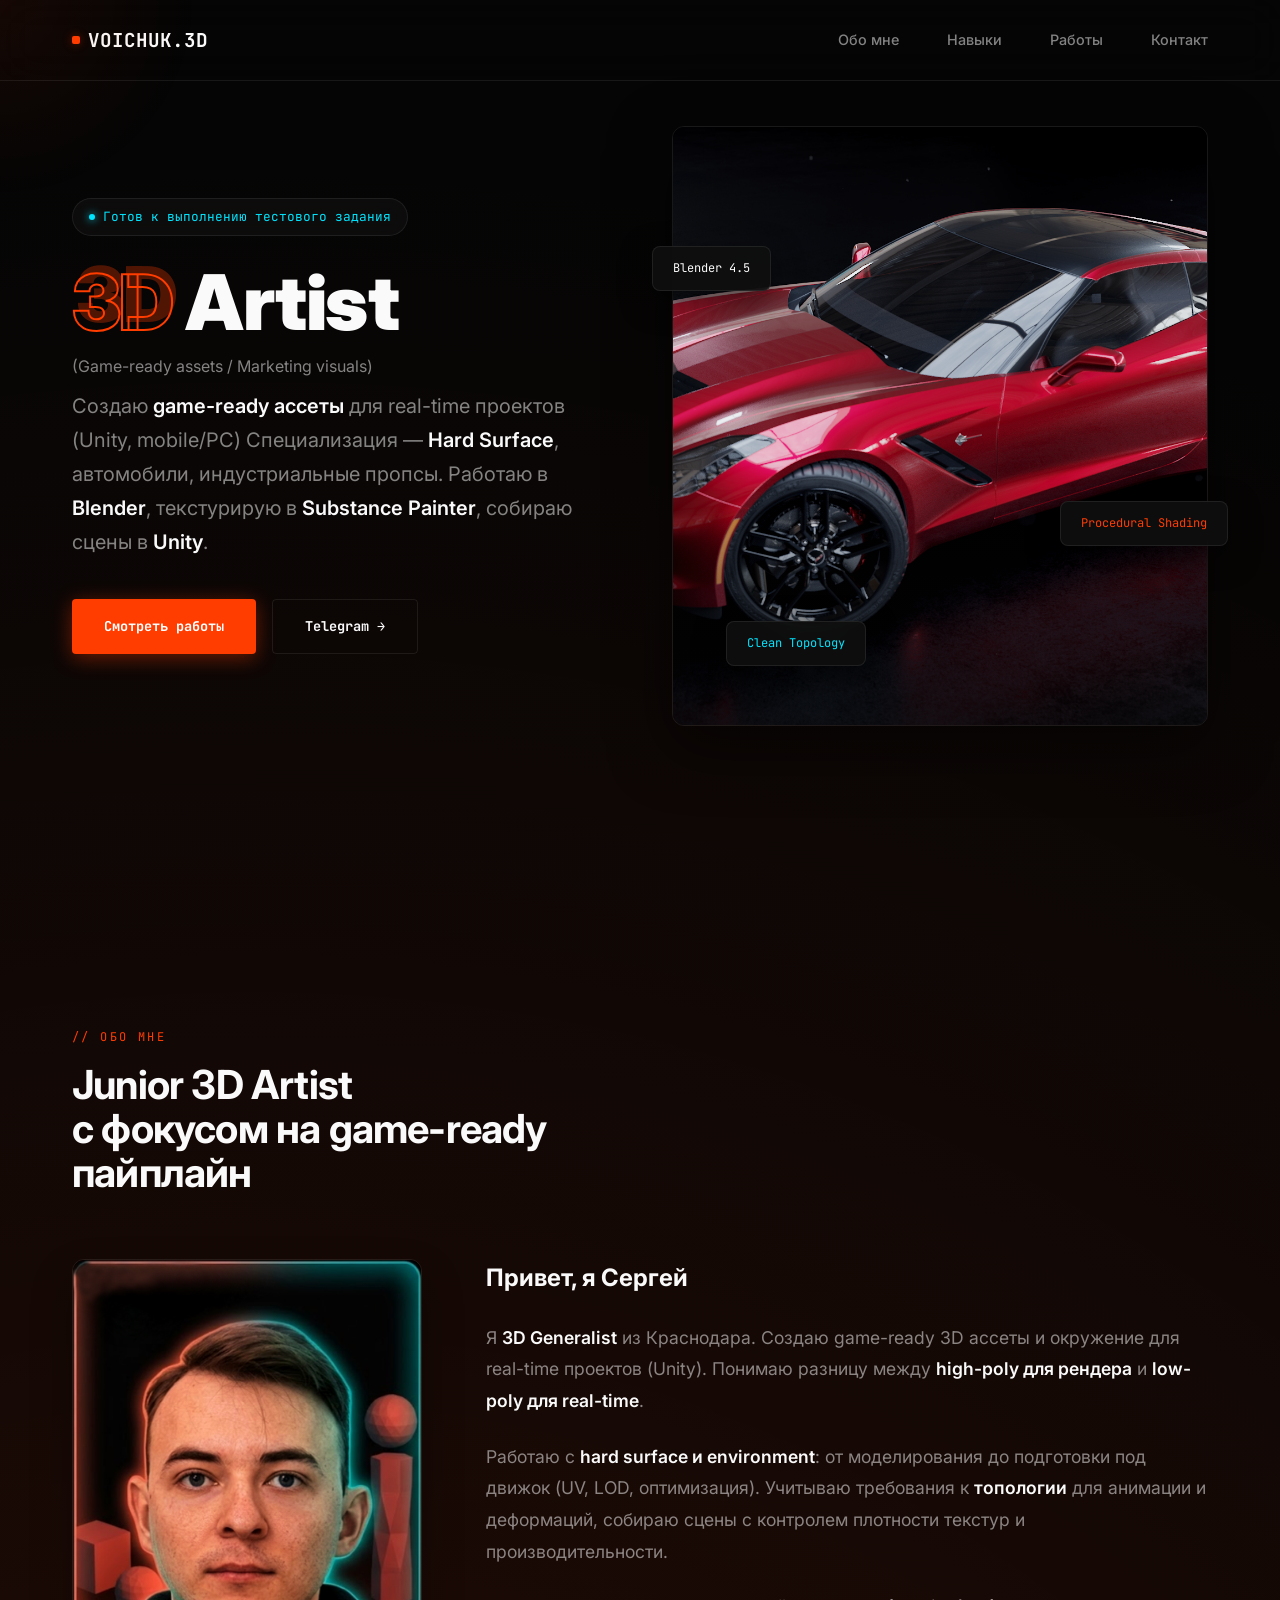
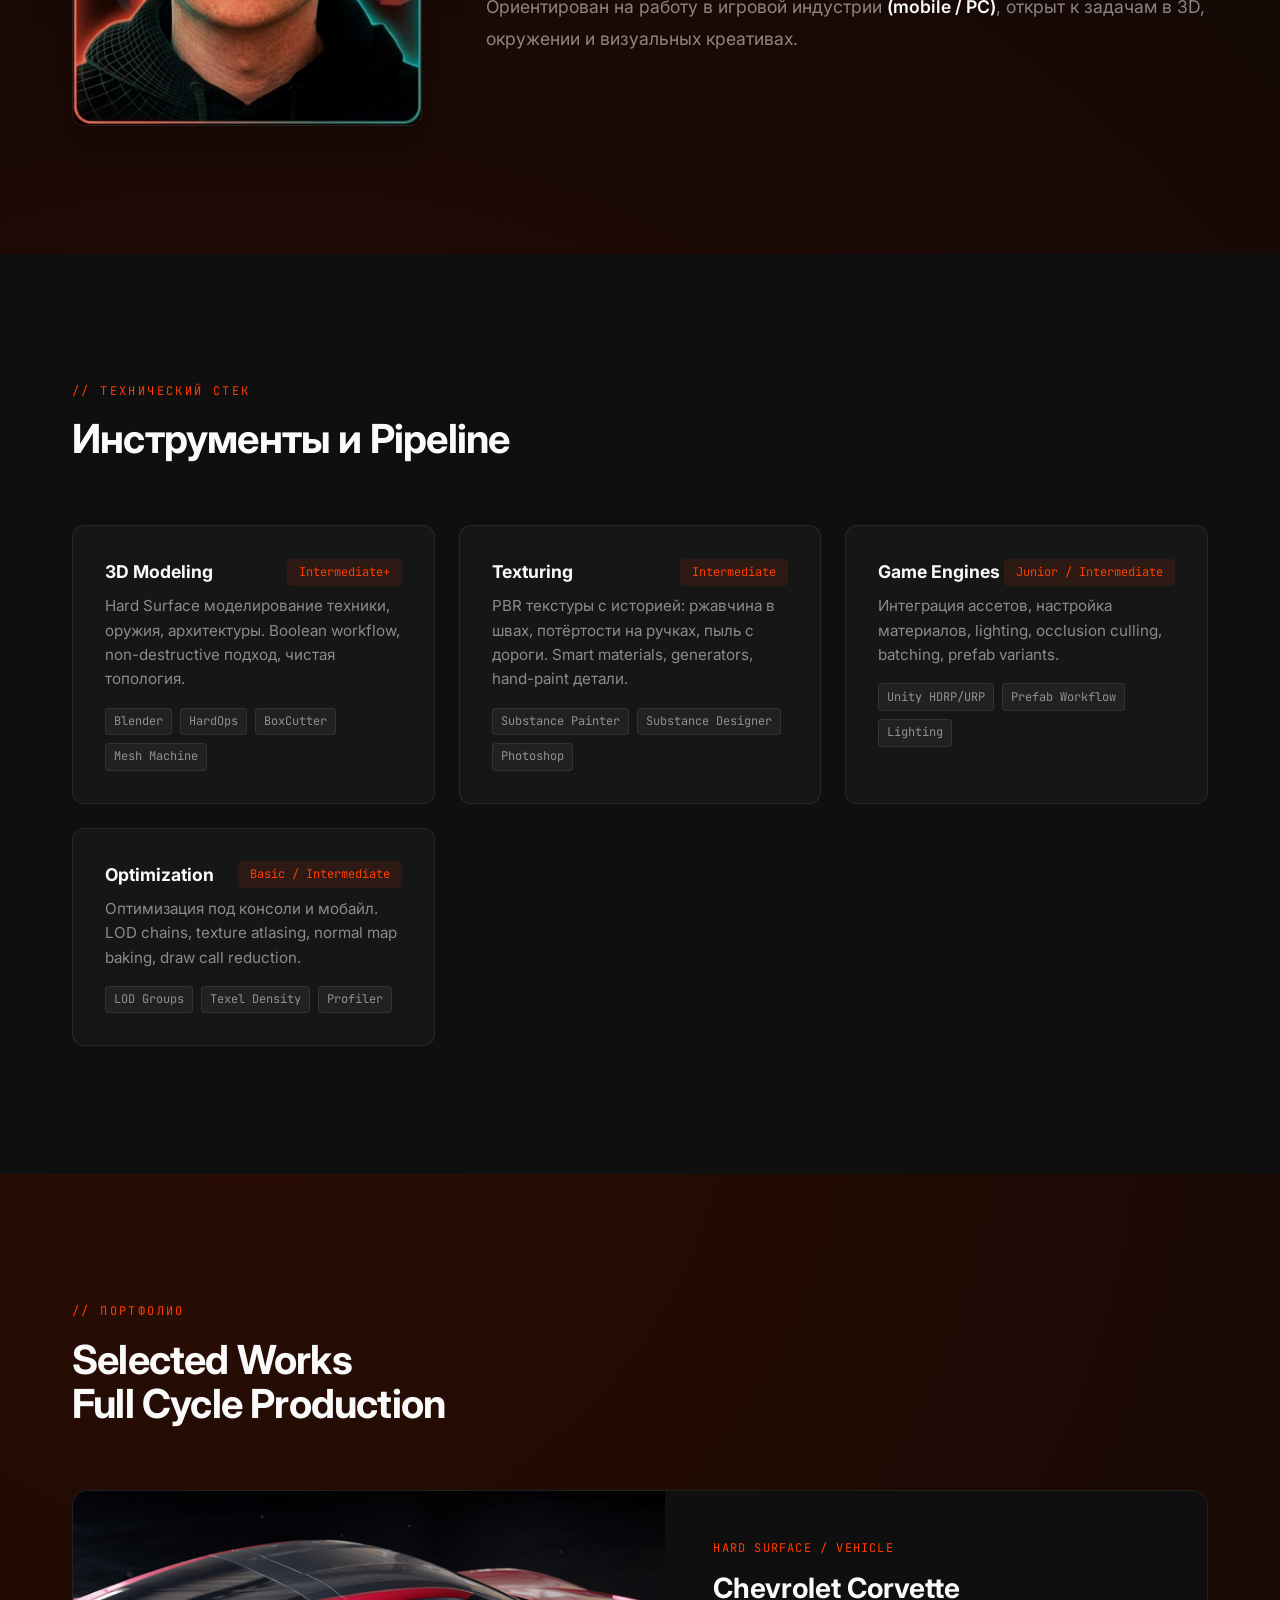
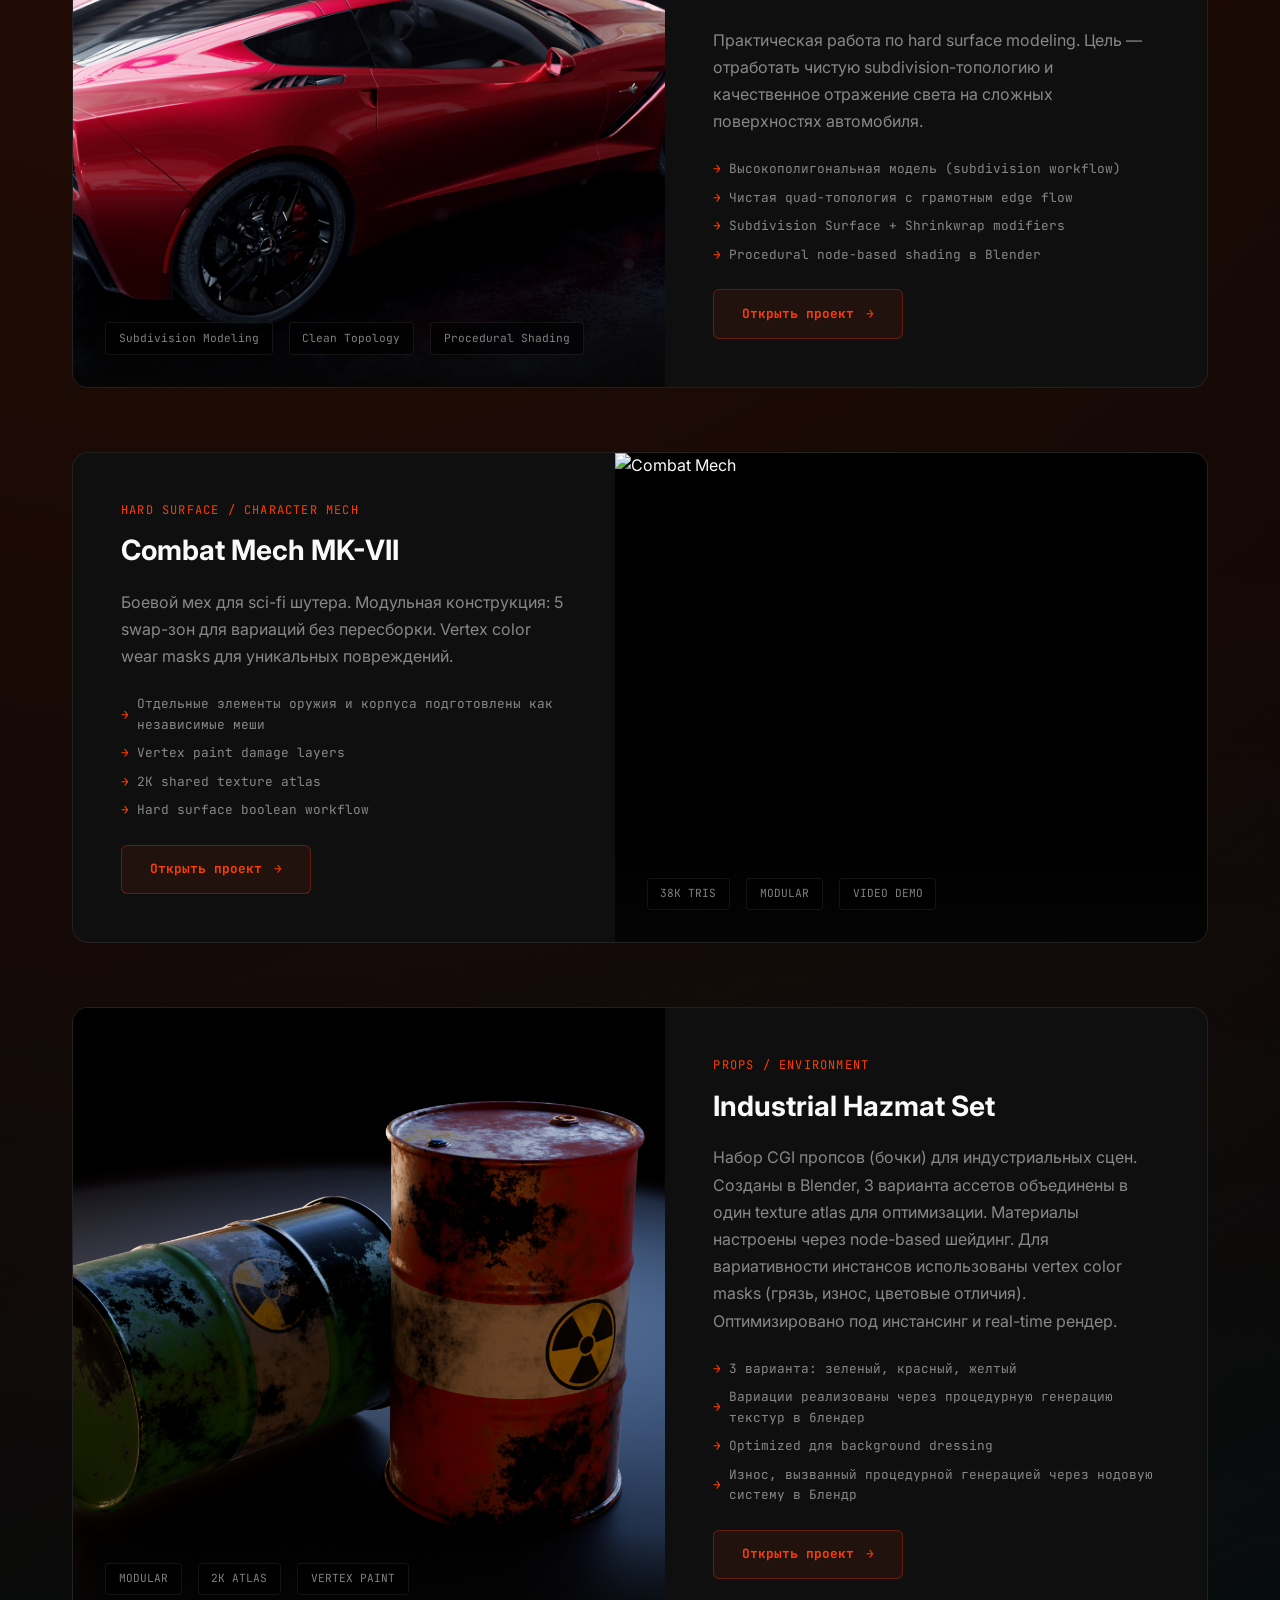
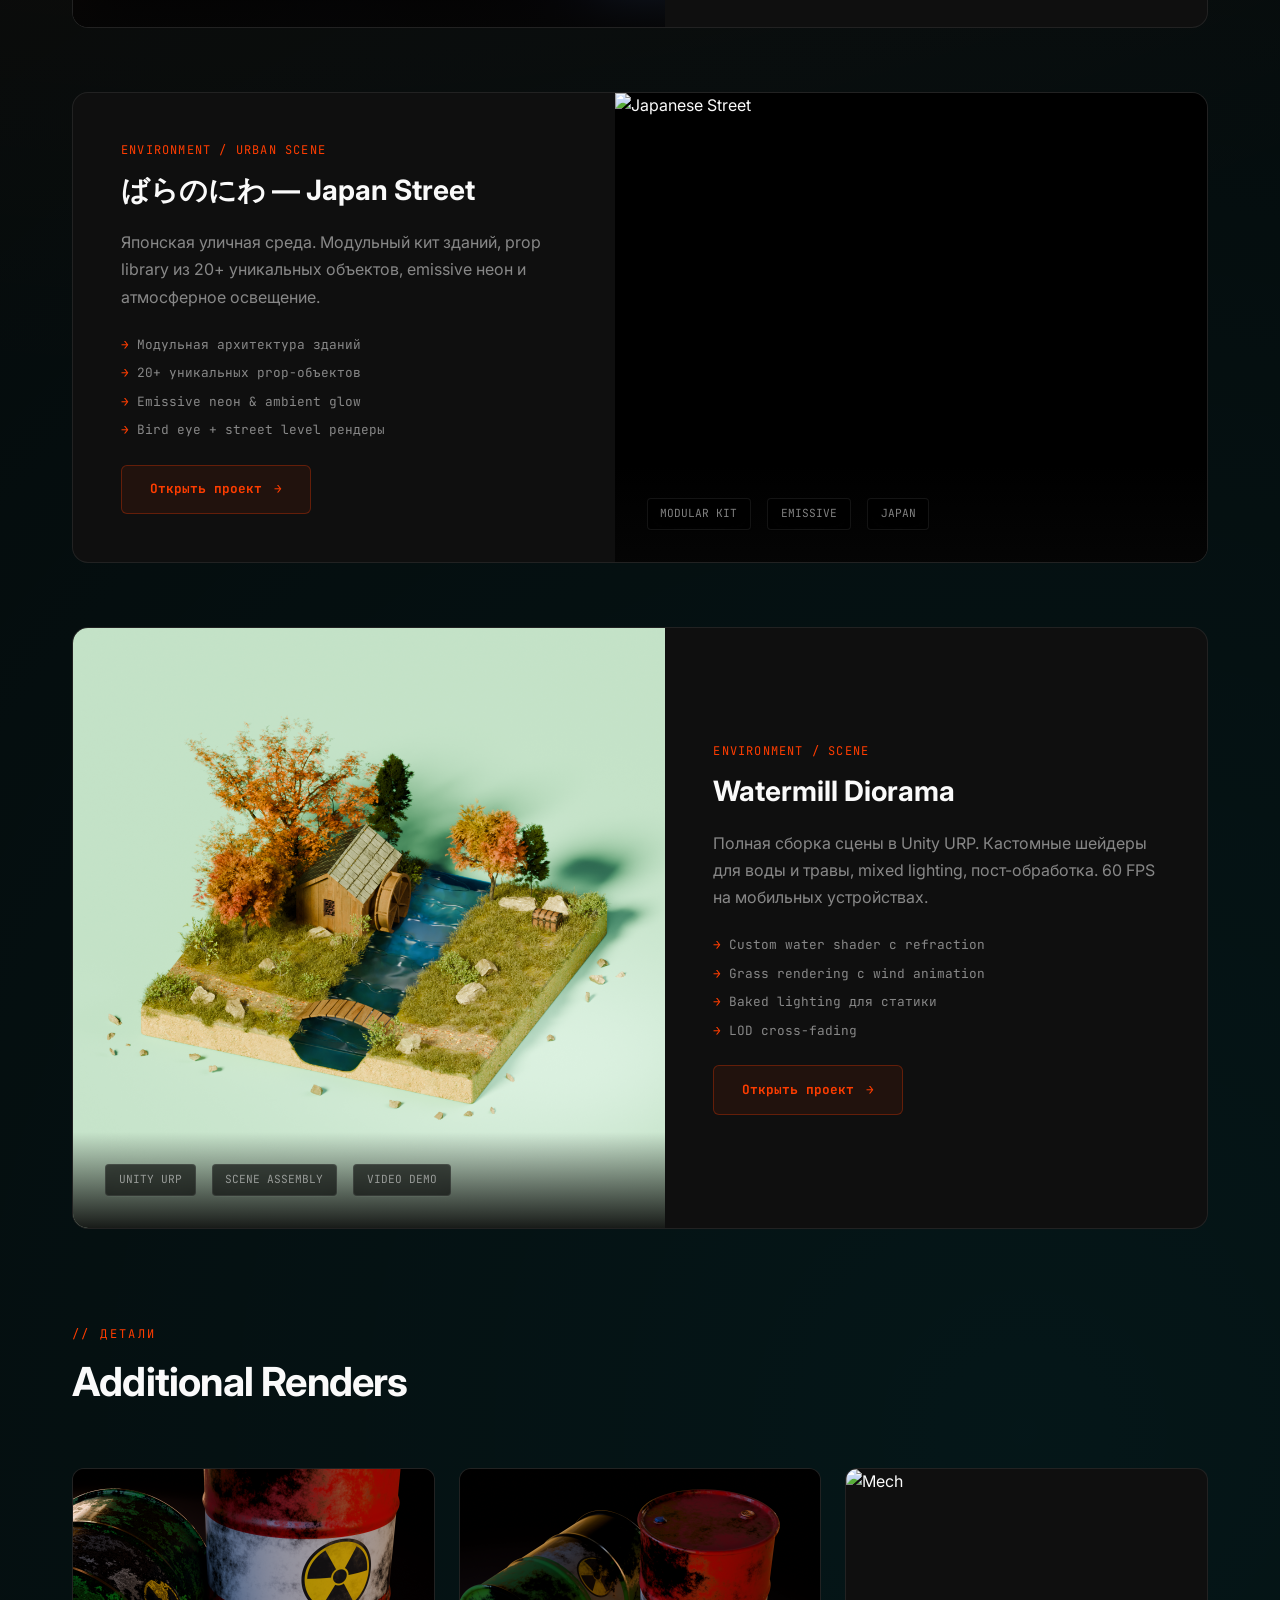
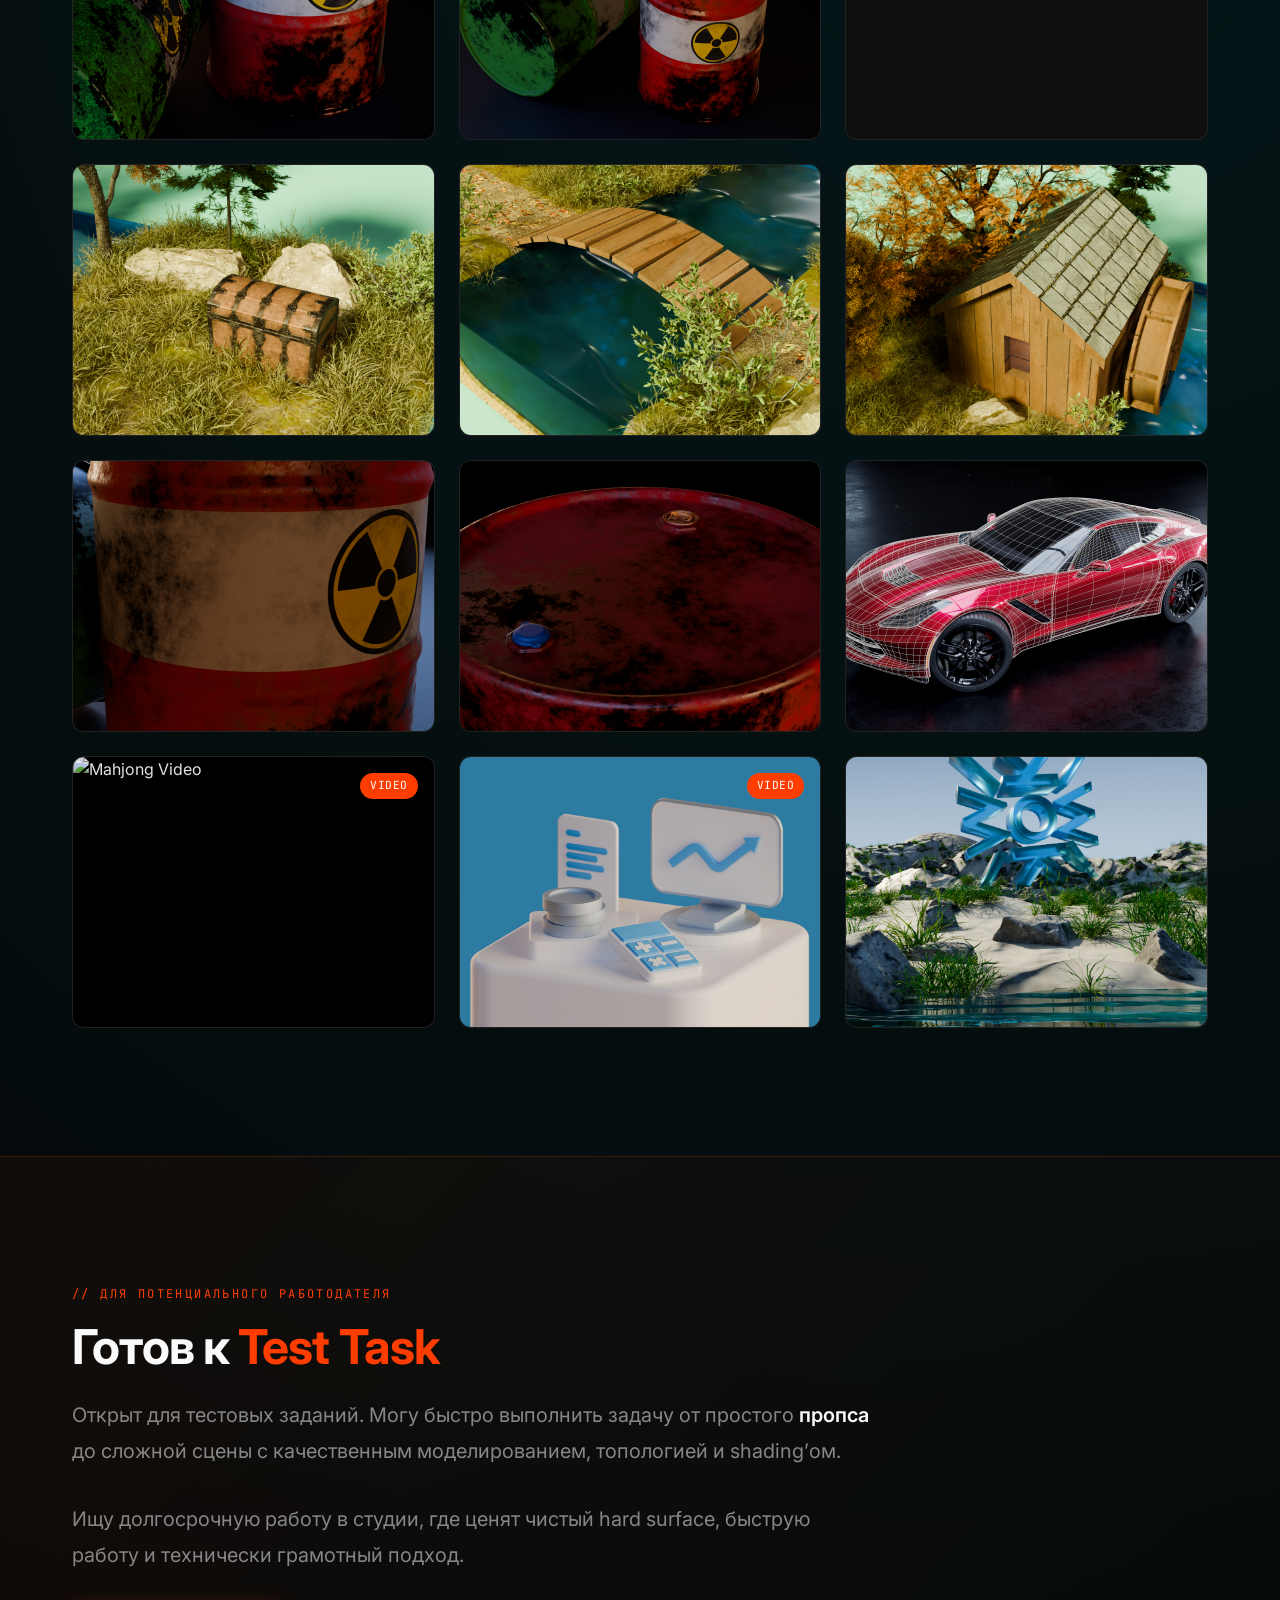
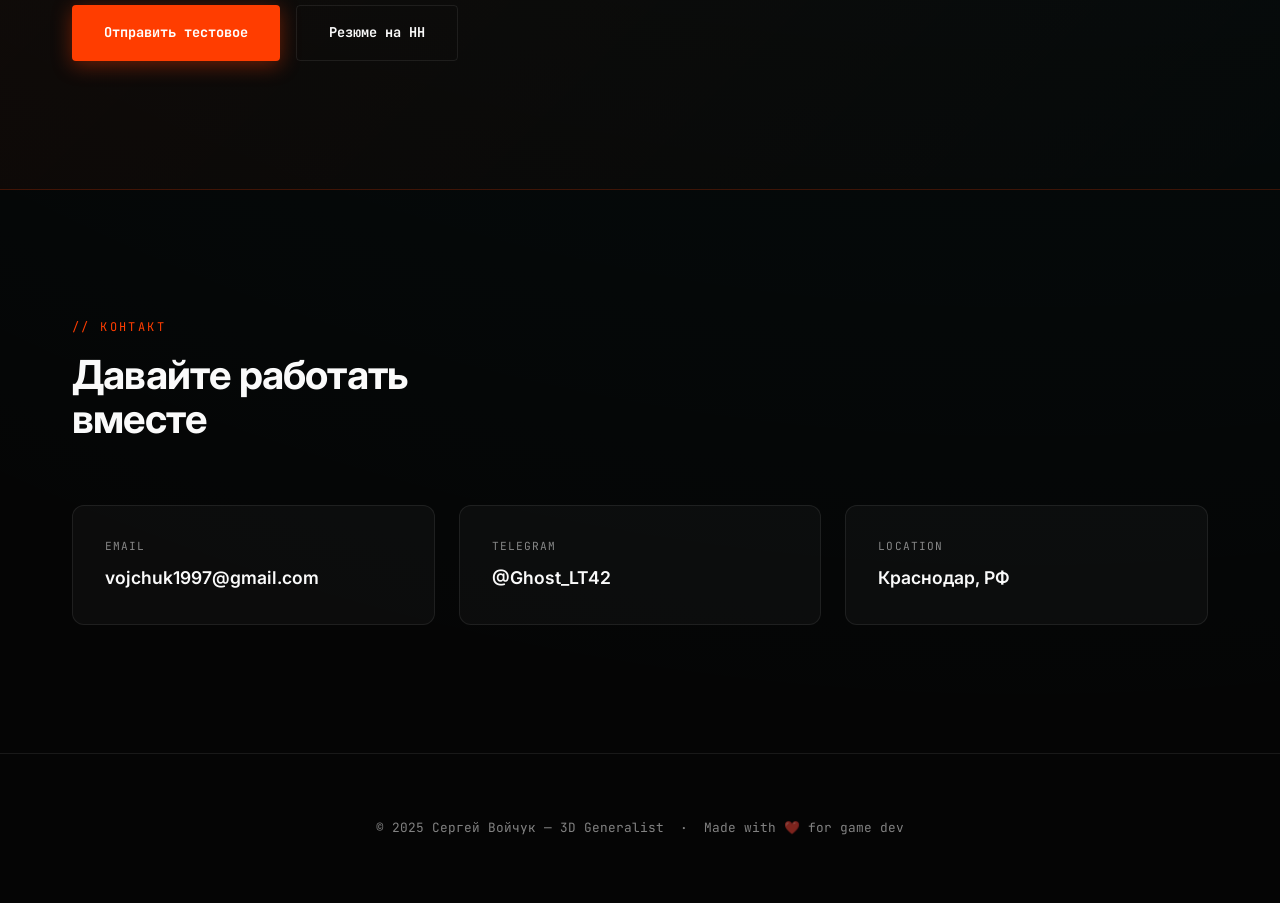
==== commit 5e763199: "index.html" ====
--- a/index.html
+++ b/index.html
@@ -1230,11 +1230,19 @@
                 <img src="сетка2.png" alt="Wireframe">
                 <div class="gallery-overlay"><div class="gallery-title">Wireframe</div><div class="gallery-desc">Топология спереди</div></div>
             </div>
-            <div class="gallery-item reveal">
-                <img src="simple_scene.png" alt="Visualization">
-                <div class="gallery-overlay"><div class="gallery-title">Визуализация</div><div class="gallery-desc">Сцена с графиком</div></div>
-            </div>
             <!-- Video Card 1 -->
+<div class="gallery-item reveal" onclick="openVideoModal('mahjong.mp4', 'mahjong.png', 'mahjong_animate')">
+    <div style="position: relative; height: 100%; background: #000;">
+        <img src="mahjong.png" alt="Mahjong Video" style="width: 100%; height: 100%; object-fit: cover; opacity: 0.9;">
+        <div class="gallery-overlay" style="background: linear-gradient(to top, rgba(5,5,5,0.95), rgba(255,61,0,0.45)); display: flex; align-items: center; justify-content: center; flex-direction: column;">
+            <div style="font-size: 4.5rem; color: #fff; margin-bottom: 12px; filter: drop-shadow(0 0 20px rgba(255,61,0,0.6));">▶</div>
+            <div class="gallery-title" style="color: white; text-align: center; font-size: 1.25rem;">Mahjong</div>
+            <div class="gallery-desc" style="color: rgba(255,255,255,0.9);">Видео креатив</div>
+        </div>
+        <div style="position: absolute; top: 16px; right: 16px; background: var(--accent); color: white; font-size: 0.7rem; padding: 4px 10px; border-radius: 9999px; font-family: 'JetBrains Mono'; letter-spacing: 0.5px;">VIDEO</div>
+    </div>
+</div>
+            <!-- Video Card 2 -->
 <div class="gallery-item reveal" onclick="openVideoModal('simple_scene_animate.mp4', 'simple_scene.png', 'simple_scene_animate')">
     <div style="position: relative; height: 100%; background: #000;">
         <img src="simple_scene.png" alt="Mech Video" style="width: 100%; height: 100%; object-fit: cover; opacity: 0.9;">
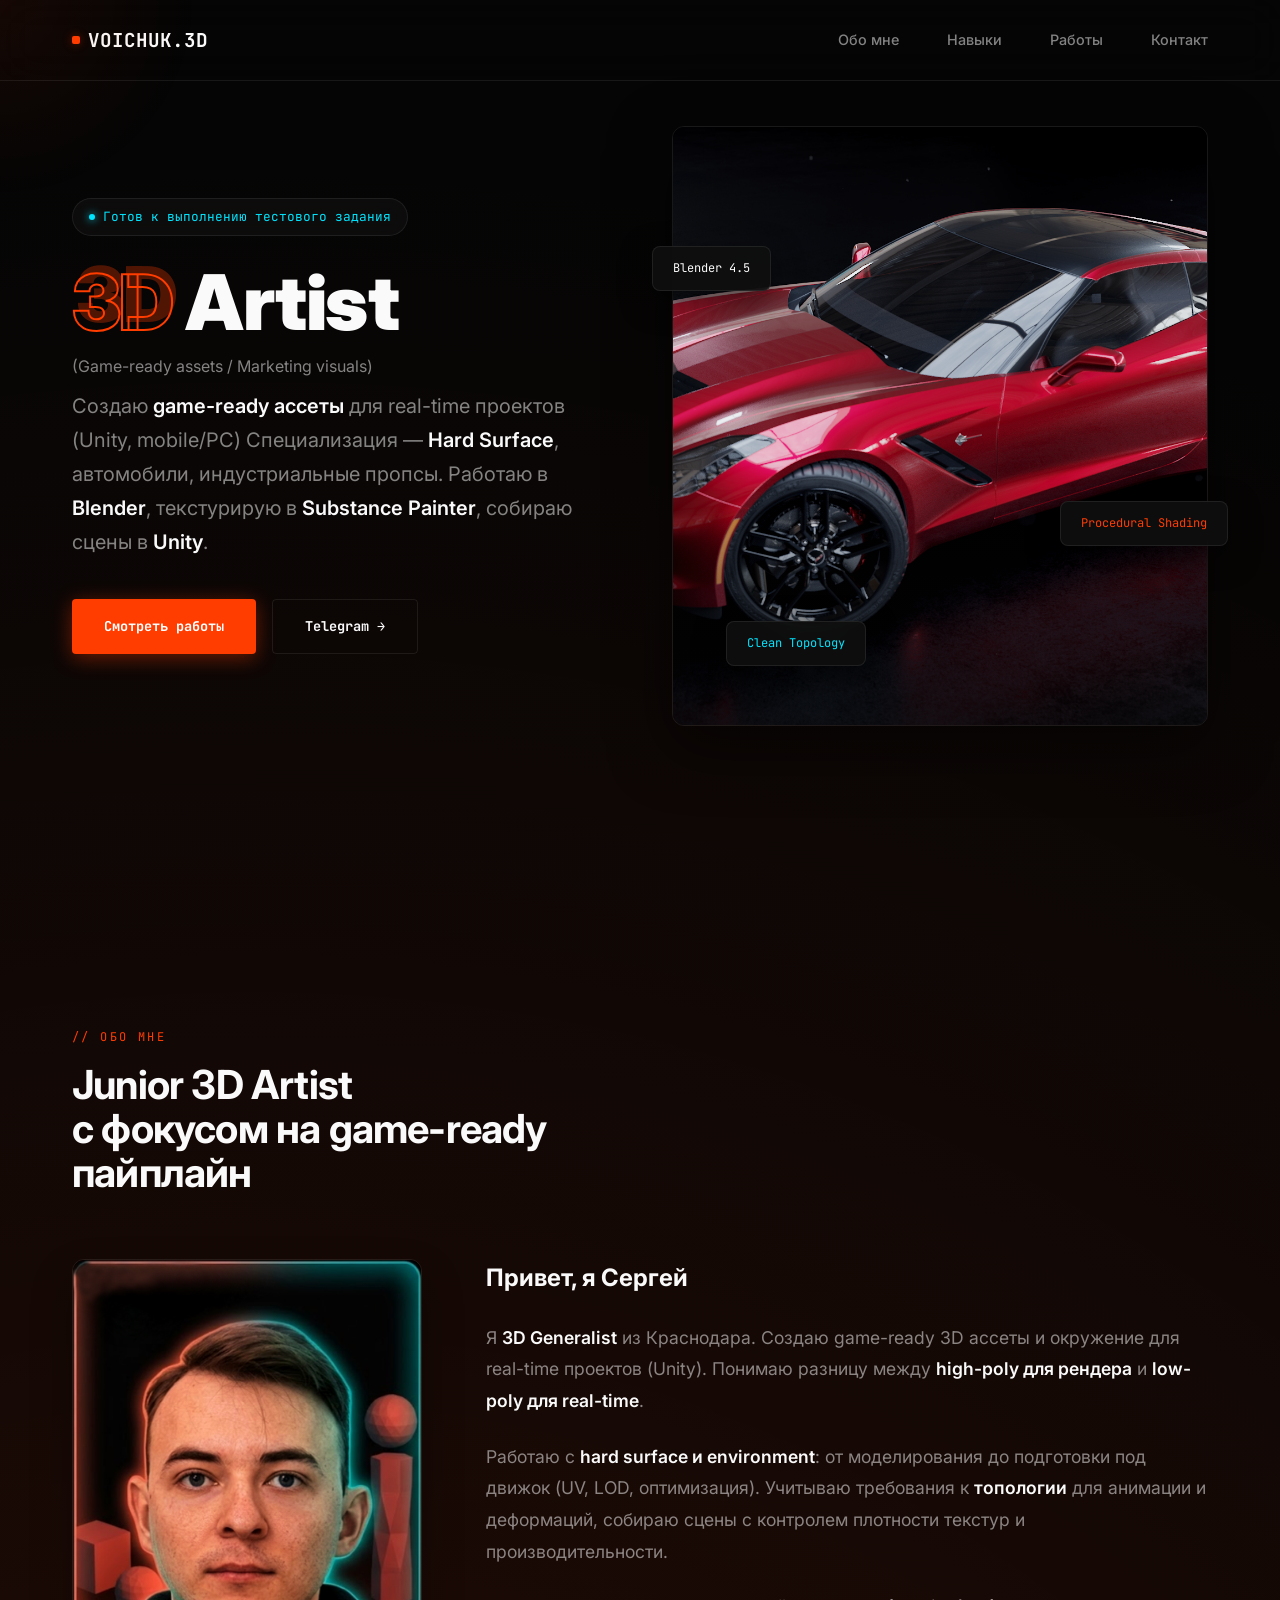
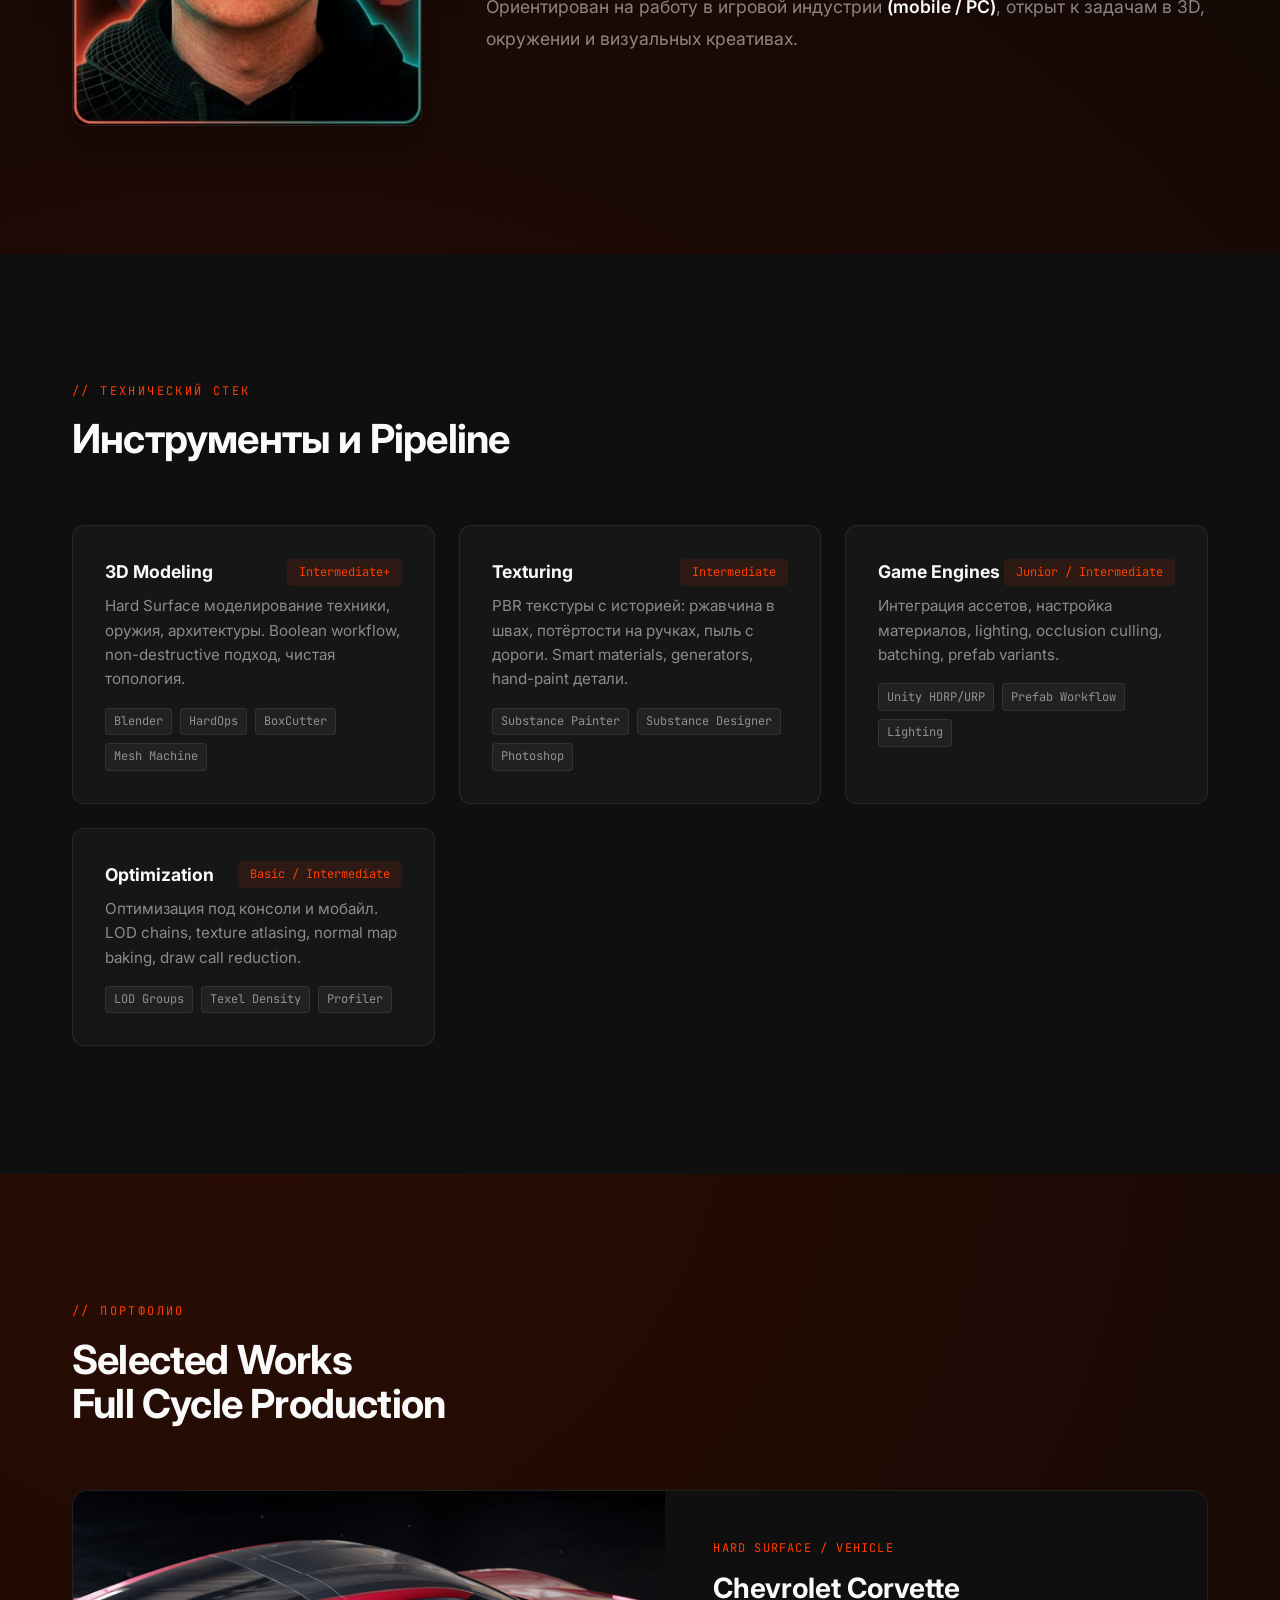
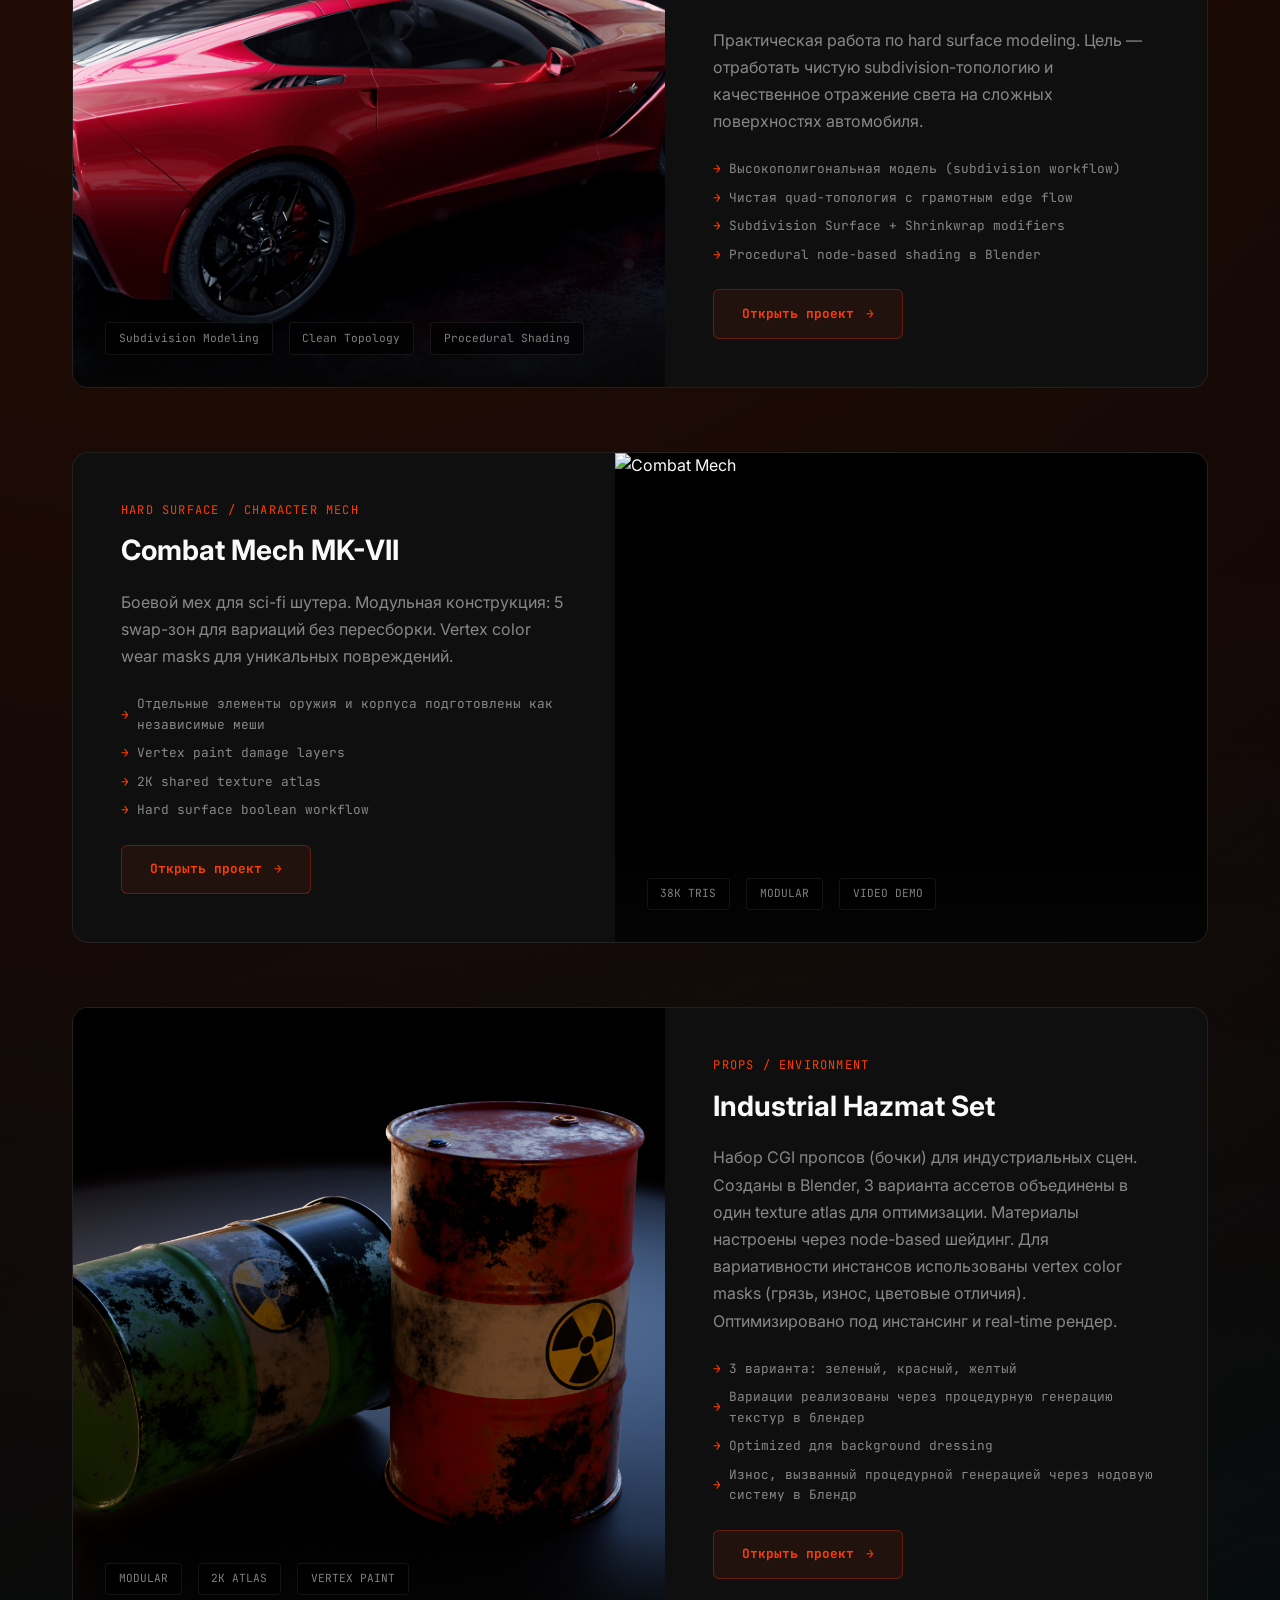
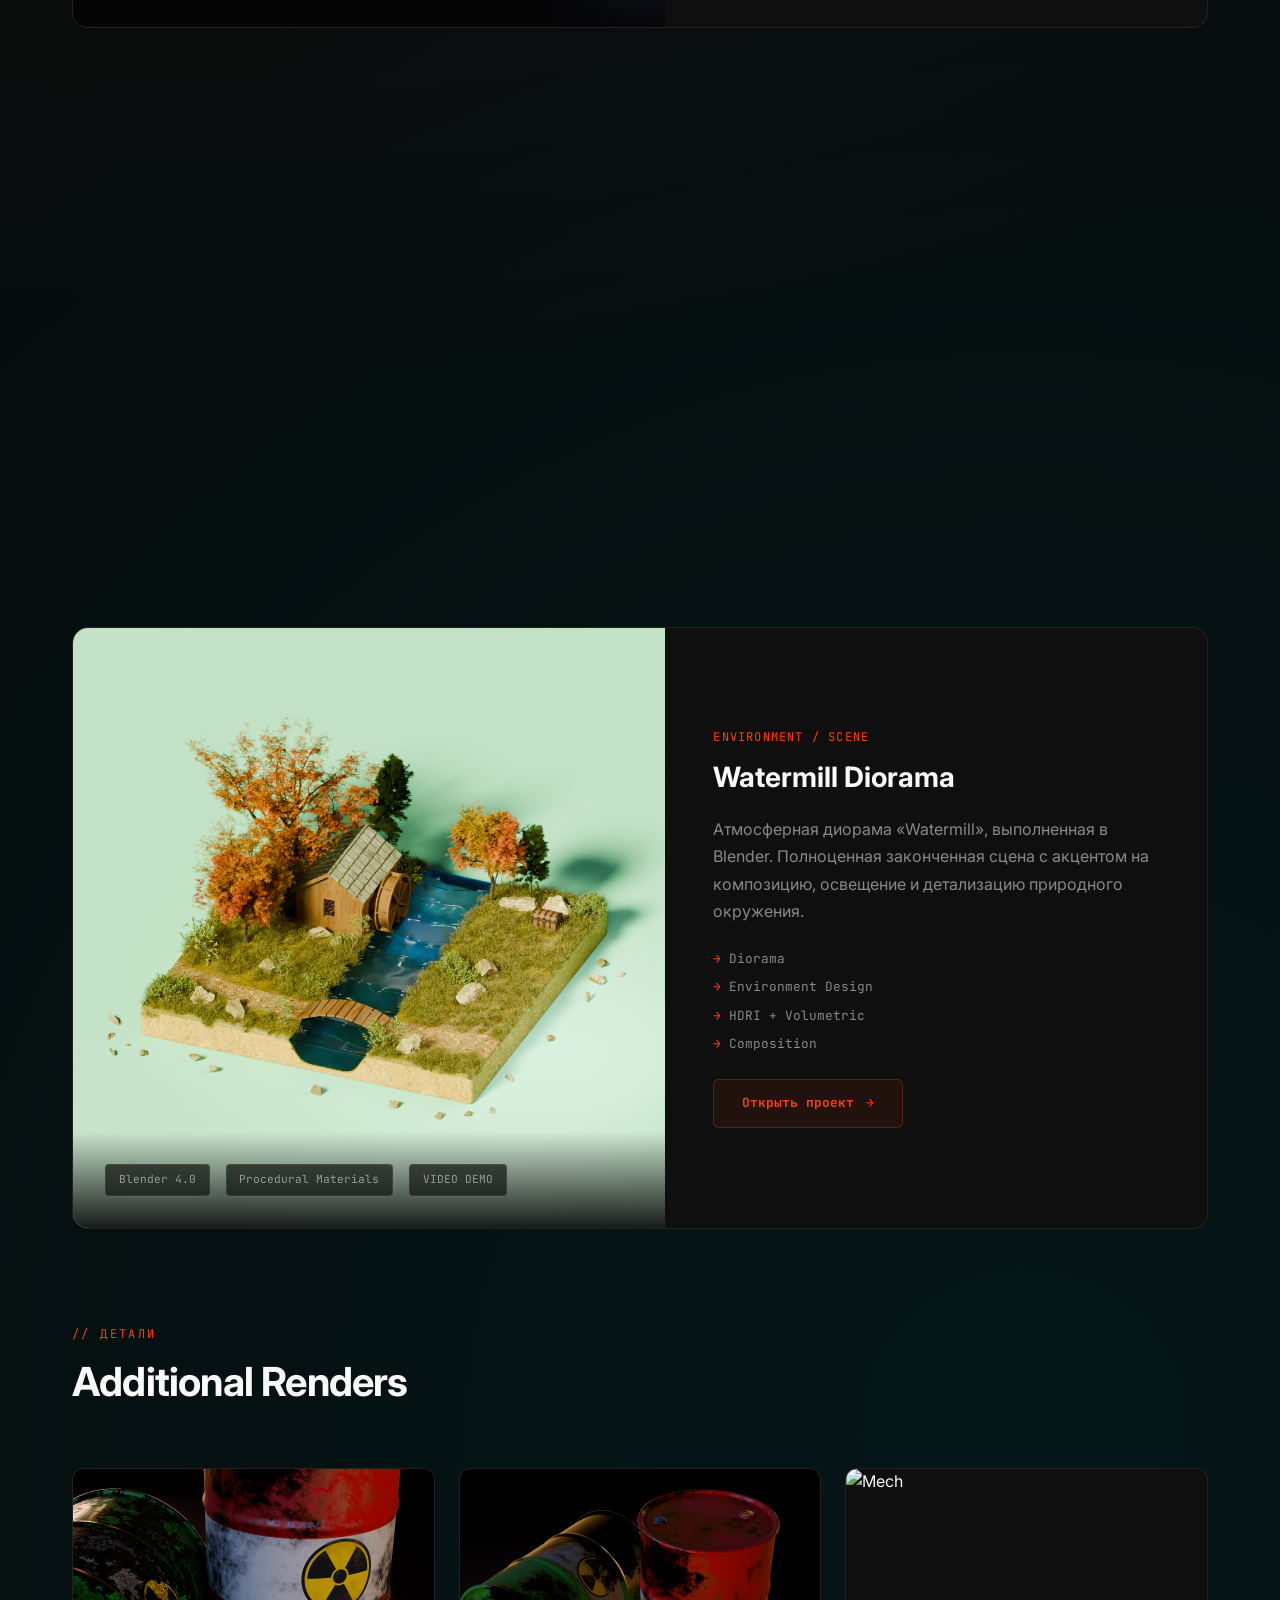
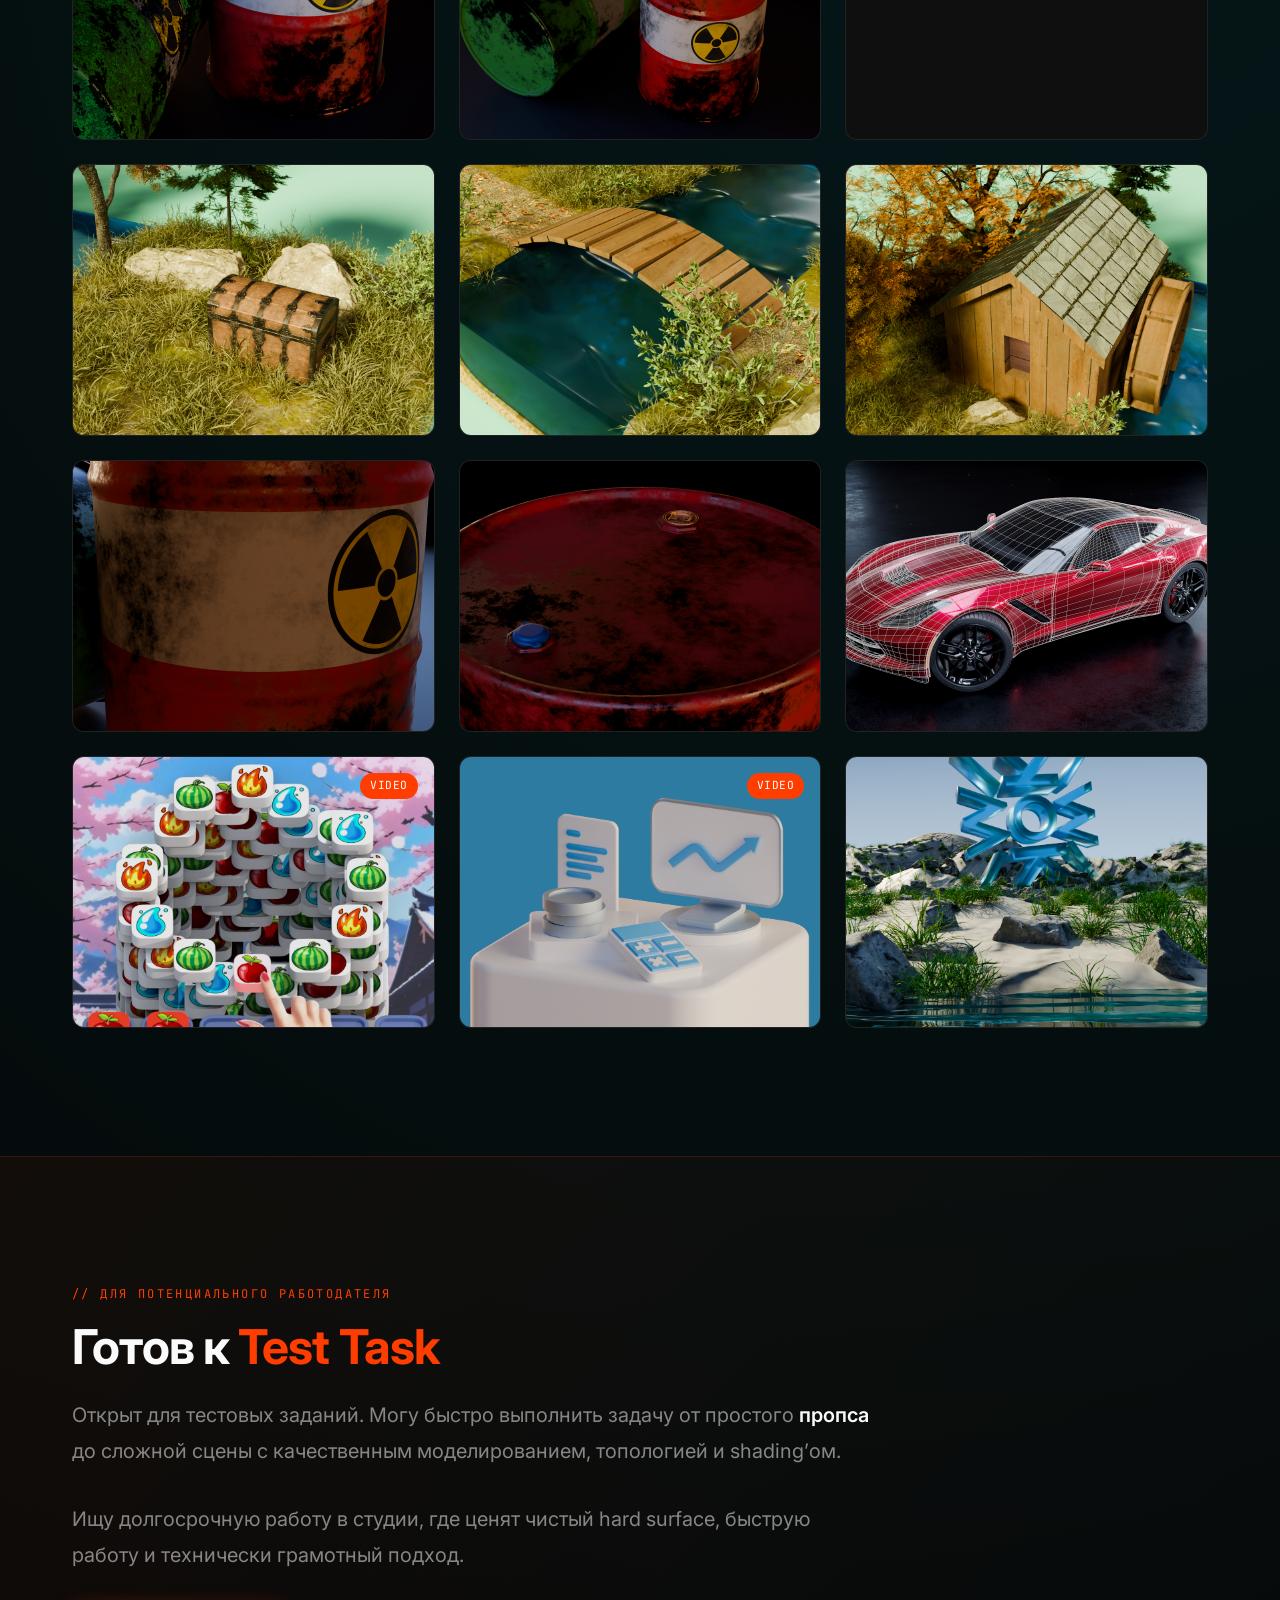
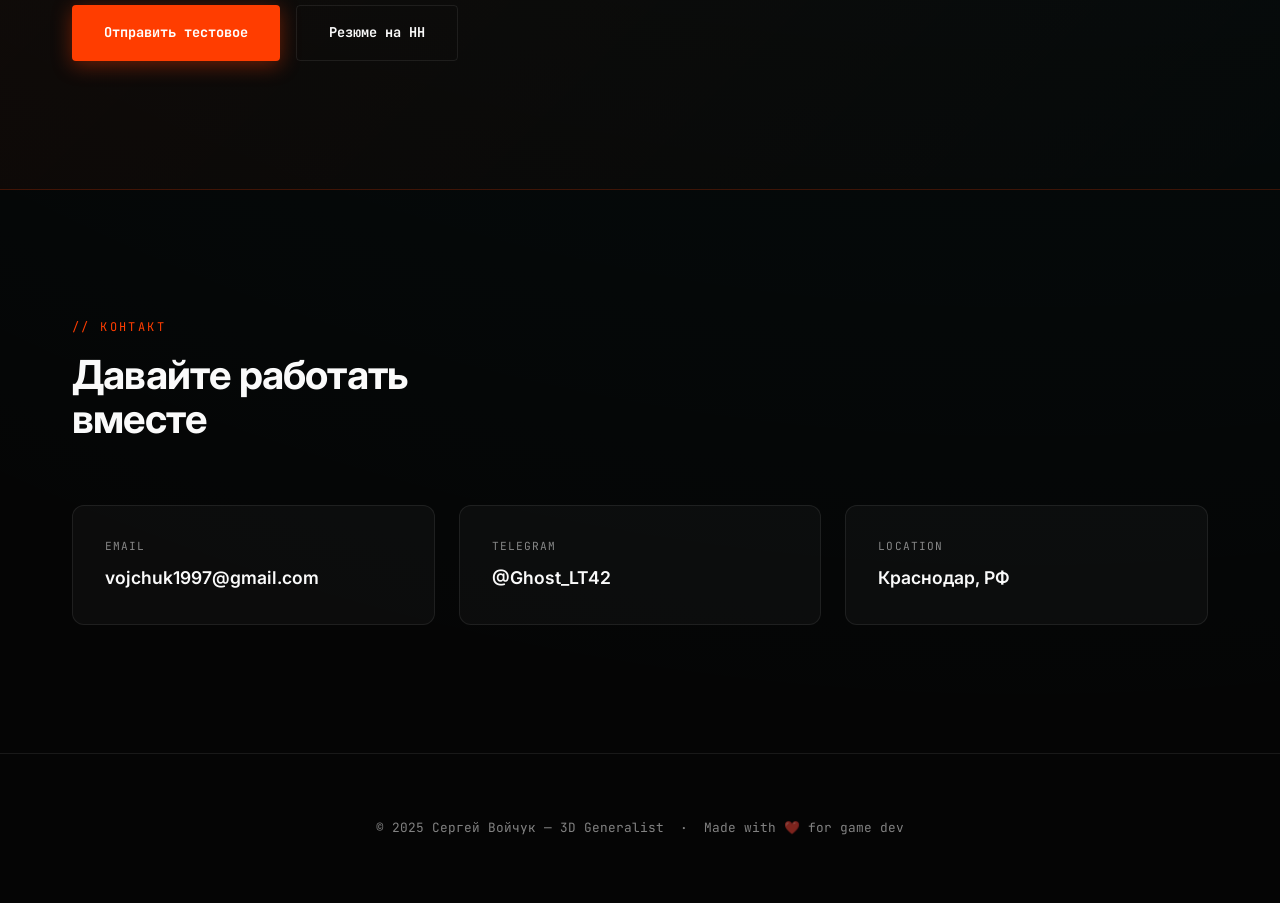
==== commit 6cb9016b: "index.html" ====
--- a/index.html
+++ b/index.html
@@ -789,42 +789,41 @@
                 <div class="modal-title">Watermill Diorama</div>
             </div>
             <div class="modal-subtitle">
-                Полная сборка сцены в Unity URP. Кастомные шейдеры для воды и травы, mixed lighting, пост-обработка. Оптимизирована для real-time, протестирована в Unity URP.
+                Практическое задание — создание атмосферной диорамы «Watermill» в Blender. Основная цель — отработка навыков работы с окружением, композицией, освещением и финальным рендером.
             </div>
             <div class="modal-tags">
-                <span class="modal-tag">Unity URP</span>
-                <span class="modal-tag">Scene Assembly</span>
-                <span class="modal-tag">Custom Shaders</span>
-                <span class="modal-tag">Mixed Lighting</span>
-                <span class="modal-tag">LOD</span>
-                <span class="modal-tag">Post Process</span>
+                <span class="modal-tag">Blender</span>
+                <span class="modal-tag">Diorama</span>
+                <span class="modal-tag">Environment</span>
+                <span class="modal-tag">Lighting</span>
+                <span class="modal-tag">Composition</span>
             </div>
             <div class="modal-stats">
                 <div class="modal-stat">
-                    <div class="modal-stat-label">Target FPS</div>
-                    <div class="modal-stat-value"><span>60</span> mobile</div>
-                </div>
-                <div class="modal-stat">
-                    <div class="modal-stat-label">Water</div>
-                    <div class="modal-stat-value">Custom <span>shader</span></div>
-                </div>
-                <div class="modal-stat">
-                    <div class="modal-stat-label">Lighting</div>
-                    <div class="modal-stat-value">Mixed <span>baked</span></div>
-                </div>
-                <div class="modal-stat">
-                    <div class="modal-stat-label">Vegetation</div>
-                    <div class="modal-stat-value">Wind <span>anim</span></div>
+                    <div class="modal-stat-label">SOFTWARE</div>
+                    <div class="modal-stat-value">Blender 4.0</div>
+                </div>
+                <div class="modal-stat">
+                    <div class="modal-stat-label">SHADERS</div>
+                    <div class="modal-stat-value">Procedural + <span>Materials</span></div>
+                </div>
+                <div class="modal-stat">
+                    <div class="modal-stat-label">LIGHTING</div>
+                    <div class="modal-stat-value">HDRI + <span>Volumetric</span></div>
+                </div>
+                <div class="modal-stat">
+                    <div class="modal-stat-label">RENDER</div>
+                    <div class="modal-stat-value">Cycles</div>
                 </div>
             </div>
             <div class="modal-divider"></div>
             <div class="modal-workflow">
                 <div class="modal-workflow-label">// Pipeline</div>
-                <div class="modal-step"><div class="modal-step-num">1</div>Asset modelling + LOD chain</div>
-                <div class="modal-step"><div class="modal-step-num">2</div>Unity scene assembly</div>
-                <div class="modal-step"><div class="modal-step-num">3</div>Custom water + grass shaders</div>
-                <div class="modal-step"><div class="modal-step-num">4</div>Mixed lighting bake</div>
-                <div class="modal-step"><div class="modal-step-num">5</div>Profiling → 60 FPS mobile</div>
+                <div class="modal-step"><div class="modal-step-num">1</div>Моделирование всех ассетов диорамы</div>
+                <div class="modal-step"><div class="modal-step-num">2</div>Создание детальной растительности и окружения</div>
+                <div class="modal-step"><div class="modal-step-num">3</div>Настройка материалов и procedural texturing</div>
+                <div class="modal-step"><div class="modal-step-num">4</div>Композиция и работа со светом (HDRI + volumetric)</div>
+                <div class="modal-step"><div class="modal-step-num">5</div>Финальный рендер и постобработка</div>
             </div>
             <div class="modal-cta">
                 <div class="modal-cta-icon">🌊</div>
@@ -1164,20 +1163,20 @@
                         <source src="watermill_demo.mp4" type="video/mp4">
                     </video>
                     <div class="work-overlay">
-                        <span class="tech-tag">UNITY URP</span>
-                        <span class="tech-tag">SCENE ASSEMBLY</span>
+                        <span class="tech-tag">Blender 4.0</span>
+                        <span class="tech-tag">Procedural Materials</span>
                         <span class="tech-tag">VIDEO DEMO</span>
                     </div>
                 </div>
                 <div class="work-content">
                     <div class="work-category">Environment / Scene</div>
                     <h3 class="work-title">Watermill Diorama</h3>
-                    <p class="work-desc">Полная сборка сцены в Unity URP. Кастомные шейдеры для воды и травы, mixed lighting, пост-обработка. 60 FPS на мобильных устройствах.</p>
+                    <p class="work-desc">Атмосферная диорама «Watermill», выполненная в Blender. Полноценная законченная сцена с акцентом на композицию, освещение и детализацию природного окружения.</p>
                     <div class="work-meta-list">
-                        <div>Custom water shader с refraction</div>
-                        <div>Grass rendering с wind animation</div>
-                        <div>Baked lighting для статики</div>
-                        <div>LOD cross-fading</div>
+                        <div>Diorama</div>
+                        <div>Environment Design</div>
+                        <div>HDRI + Volumetric</div>
+                        <div>Composition</div>
                     </div>
                     <span class="view-project-btn">Открыть проект <span class="arrow">→</span></span>
                 </div>
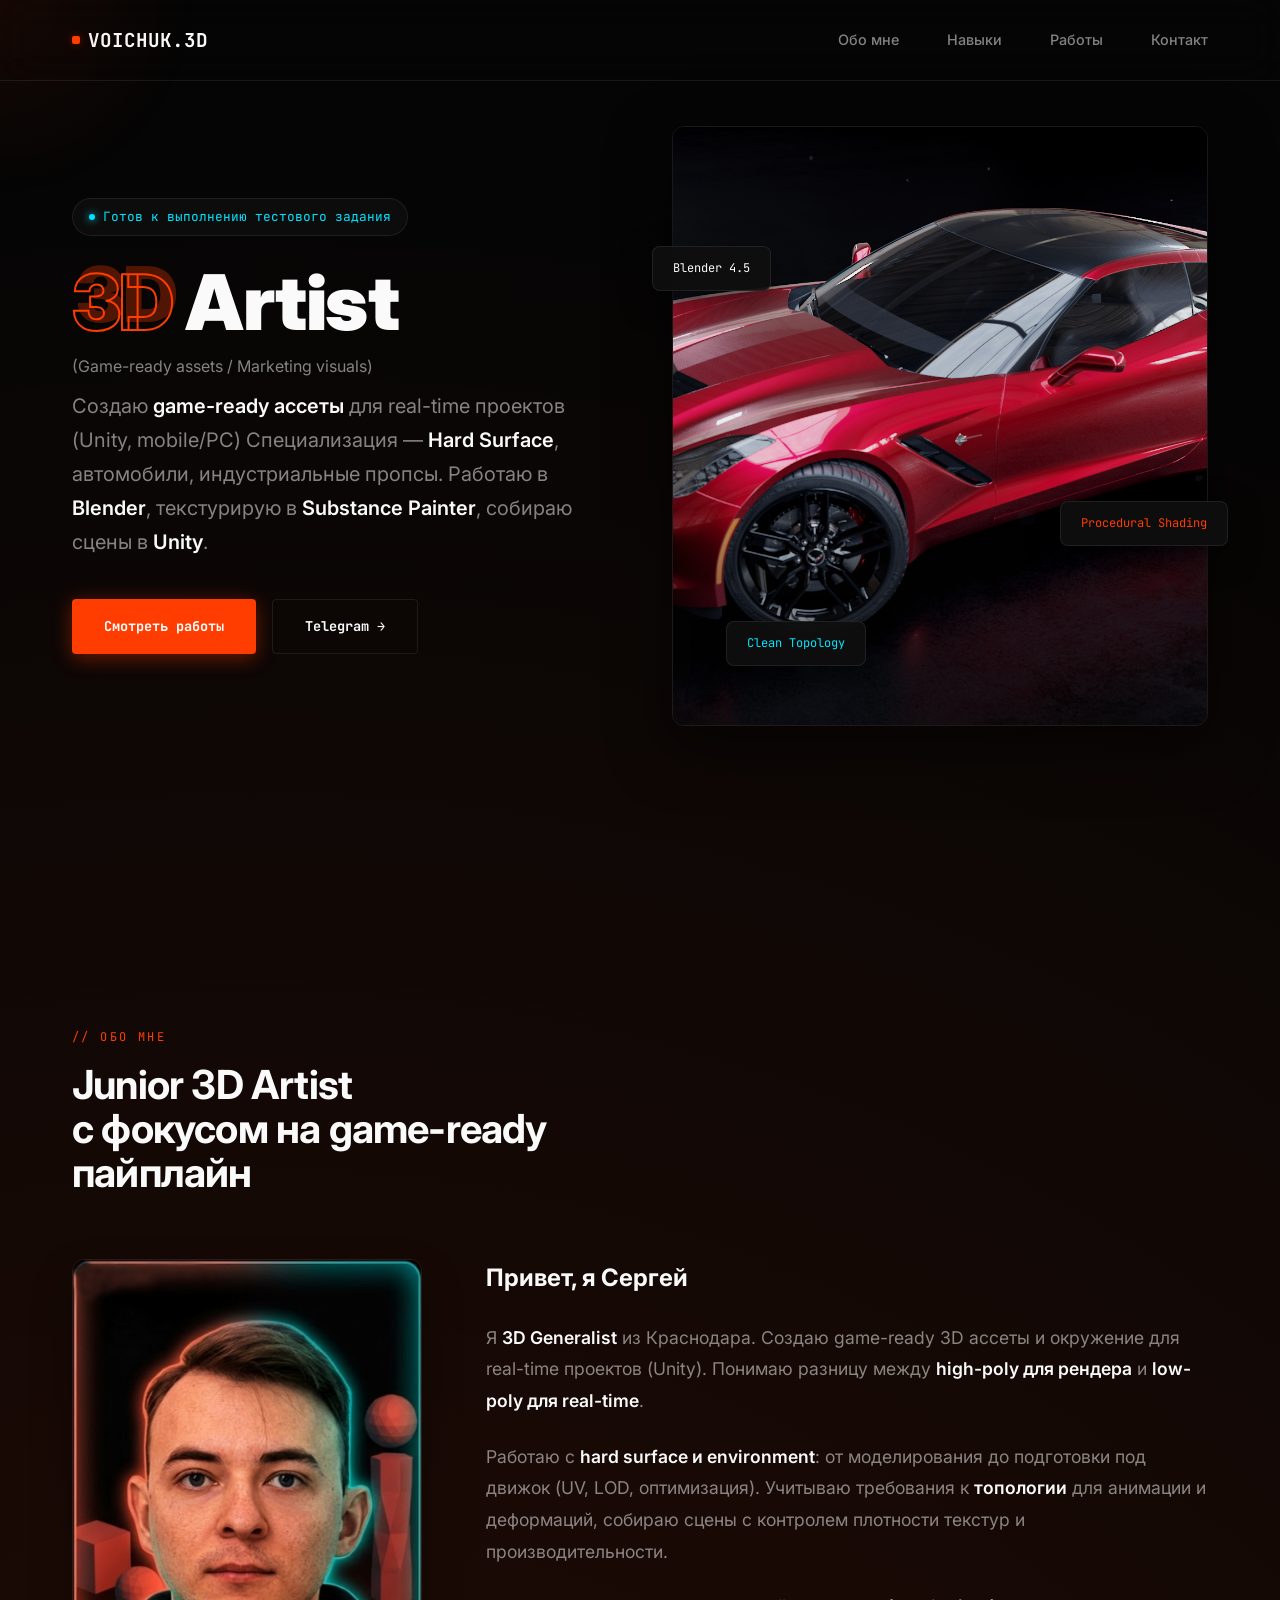
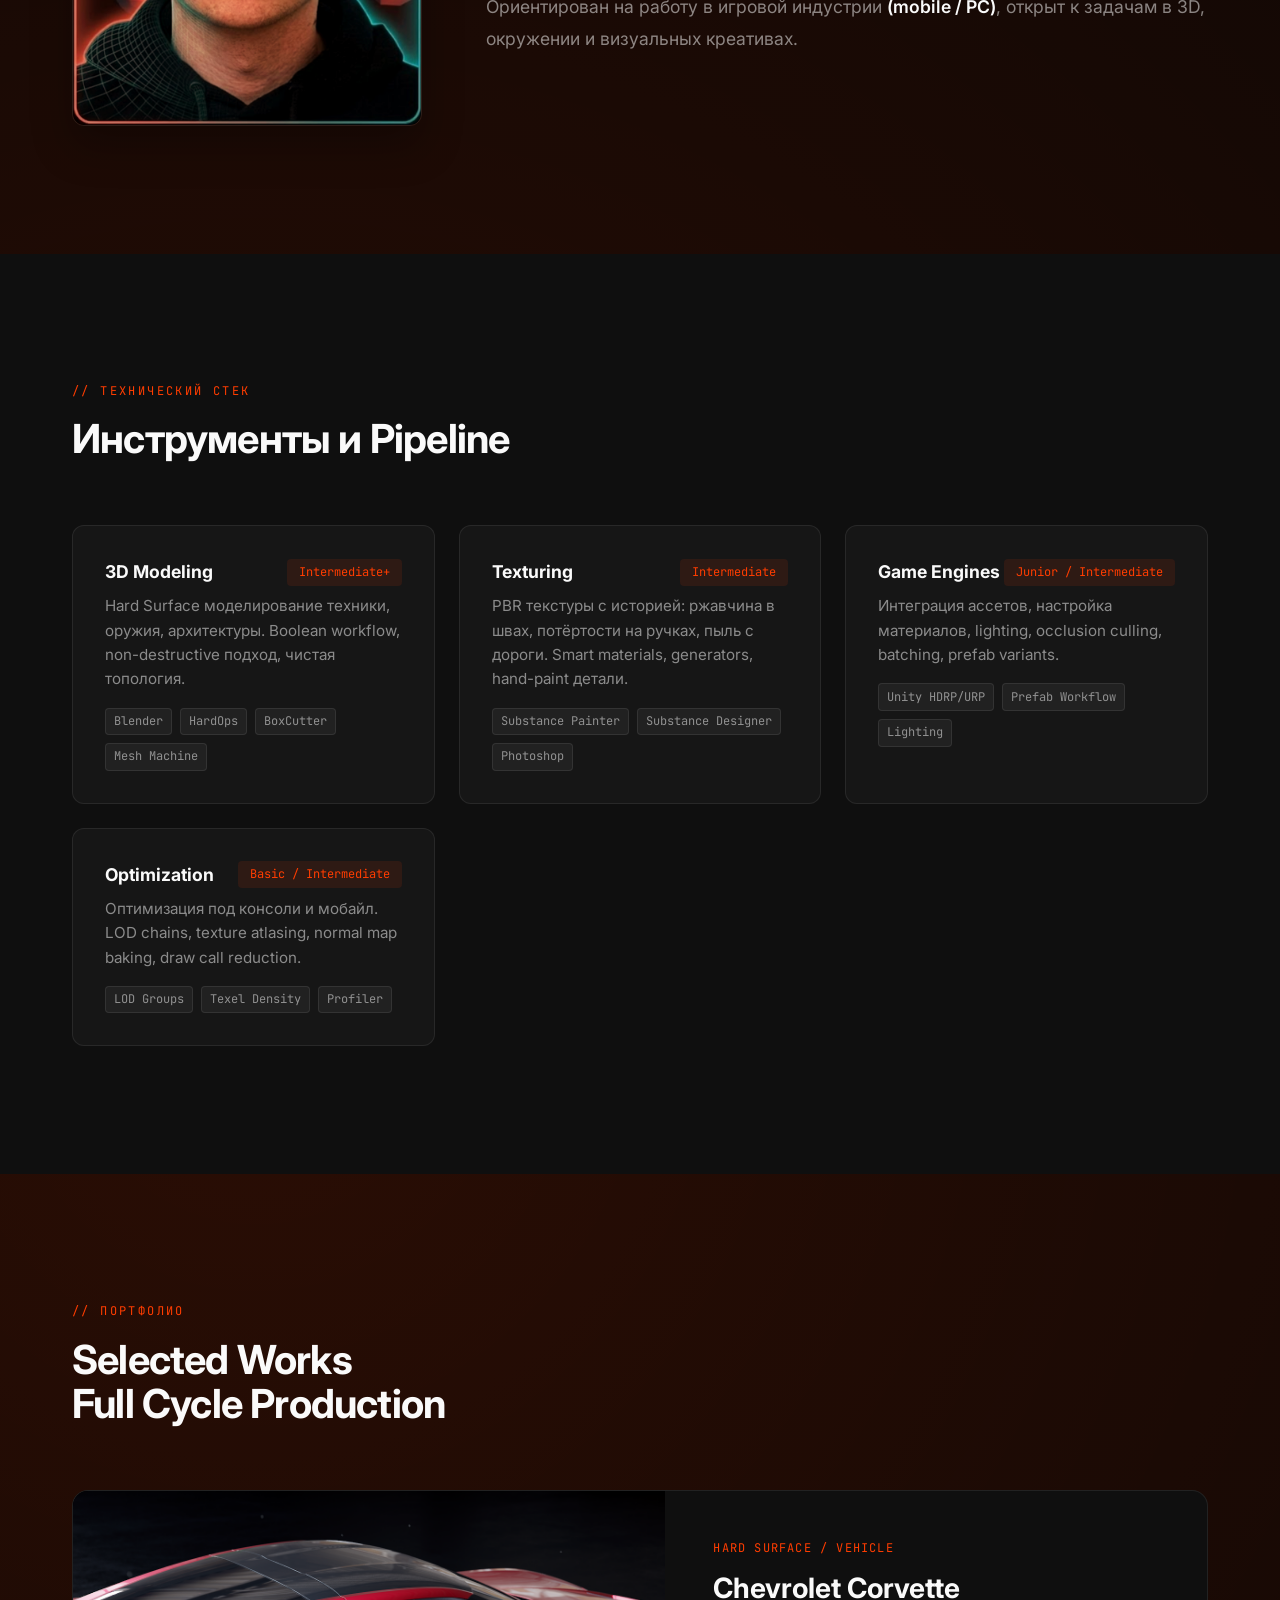
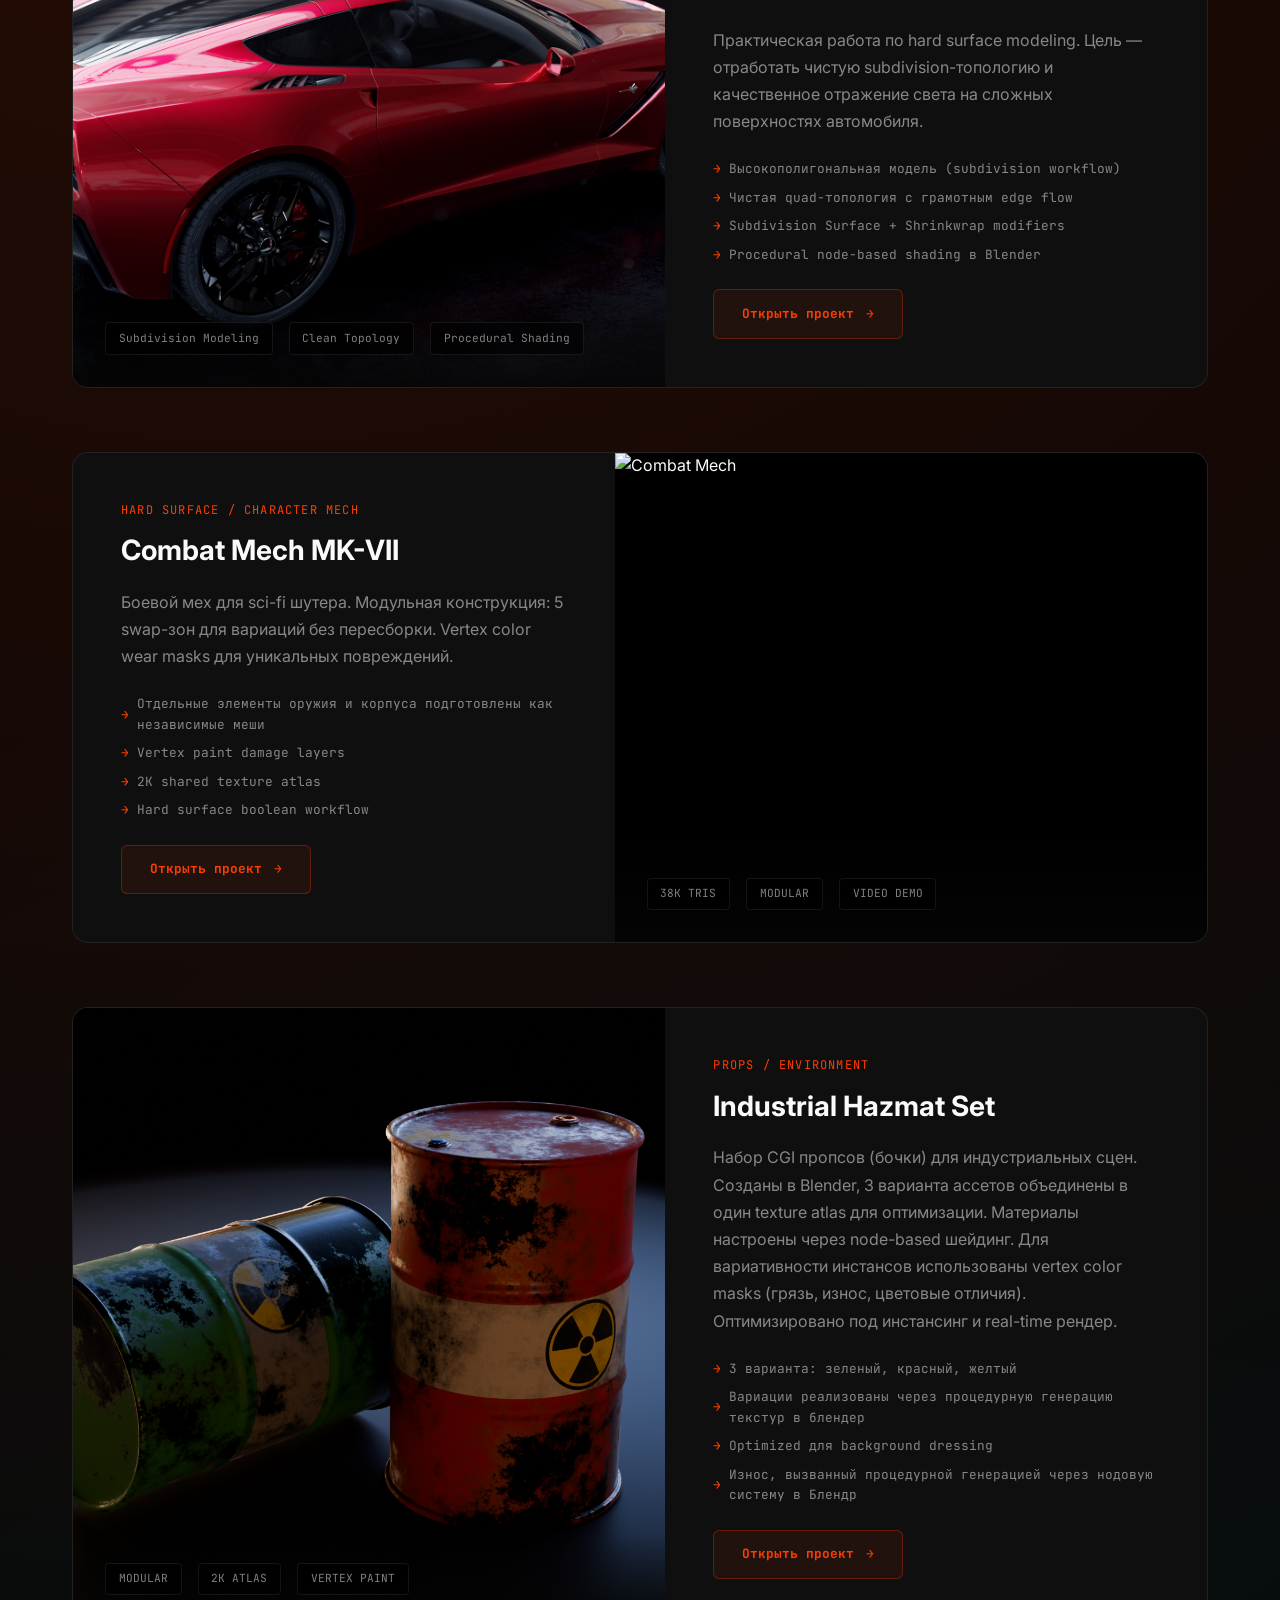
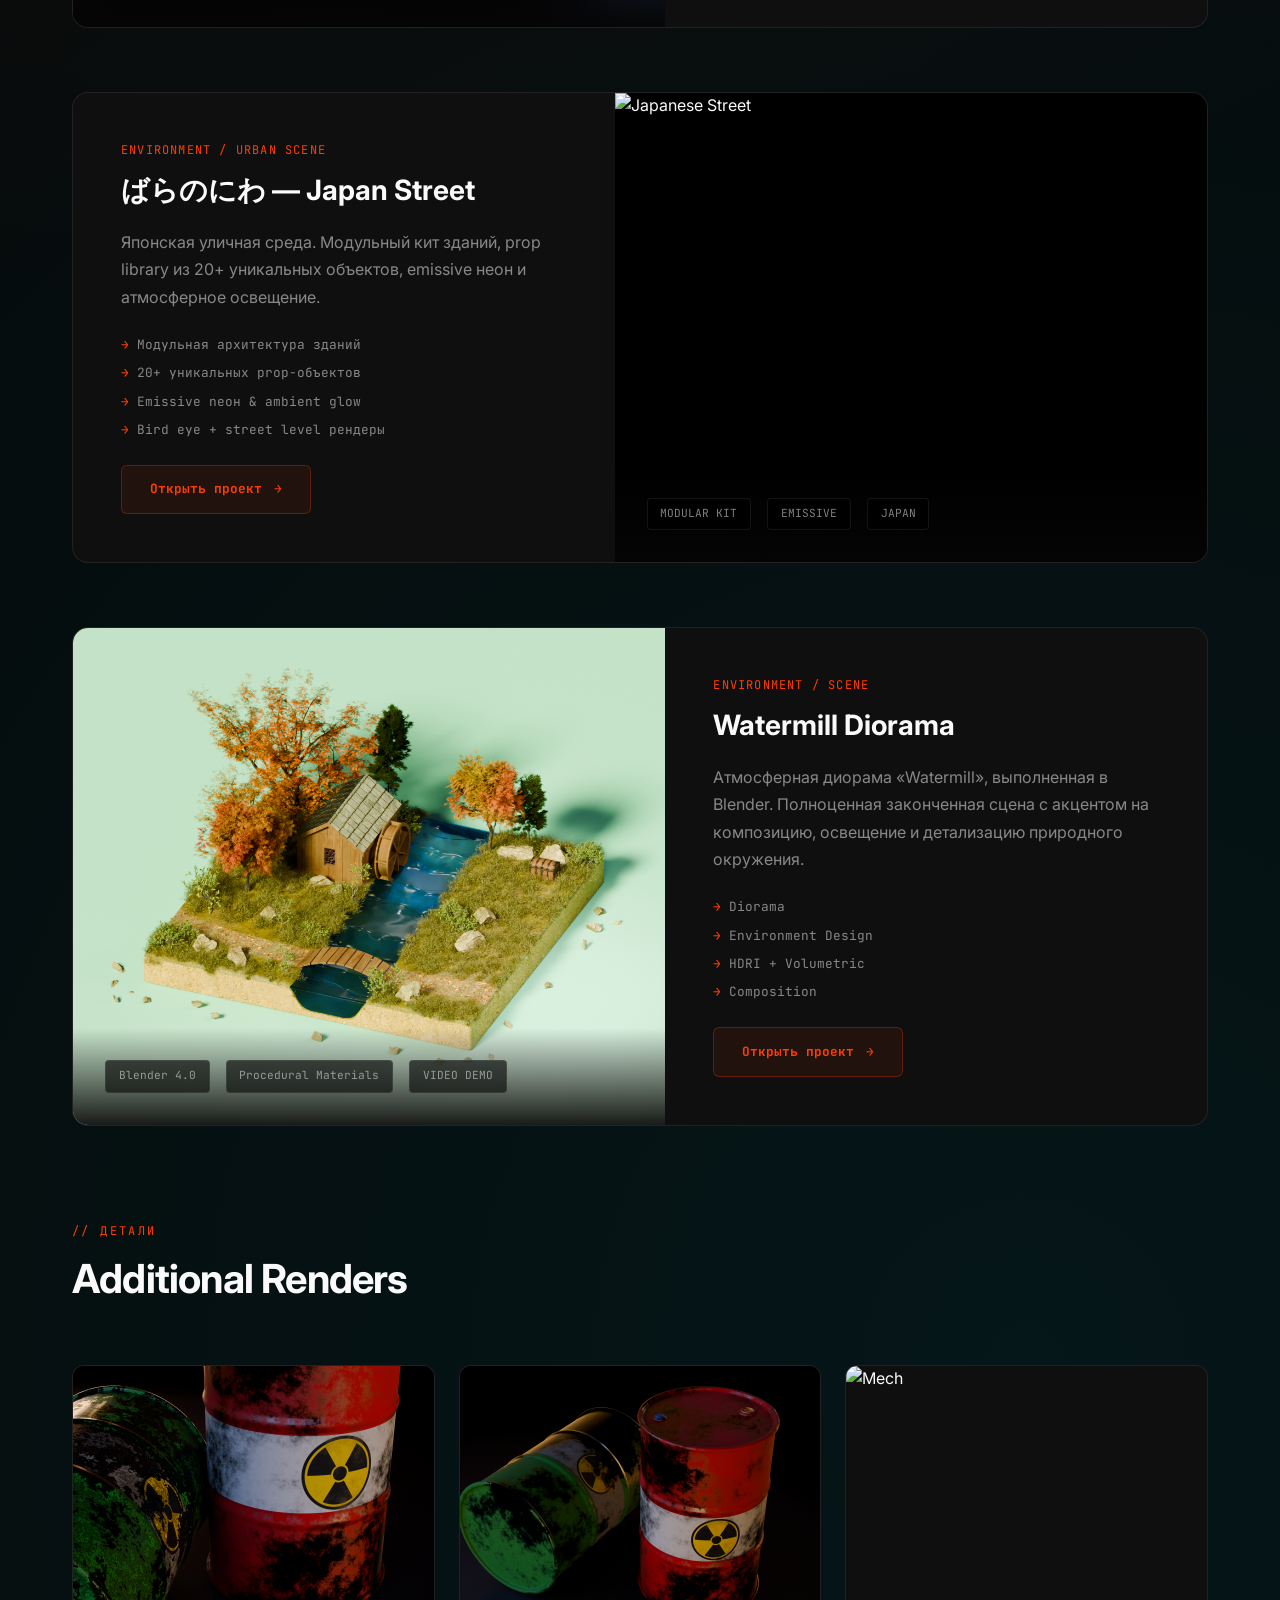
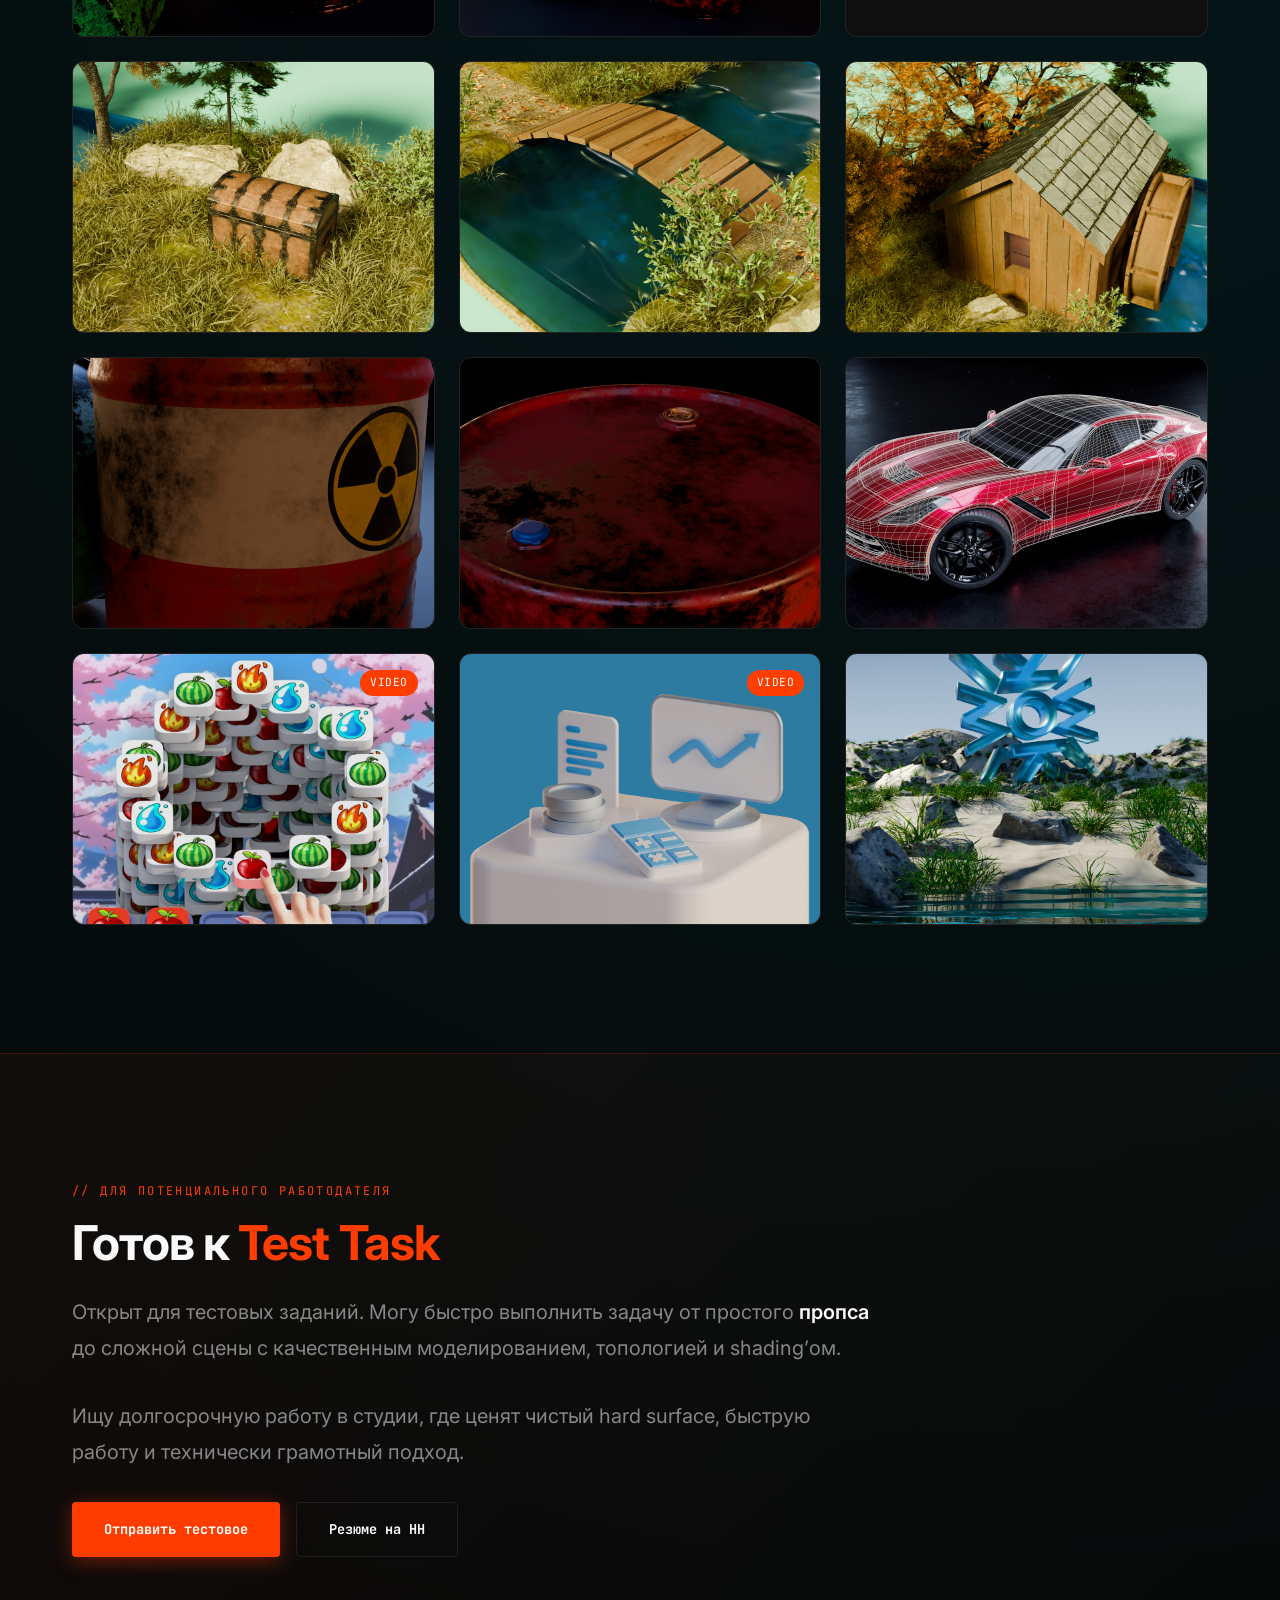
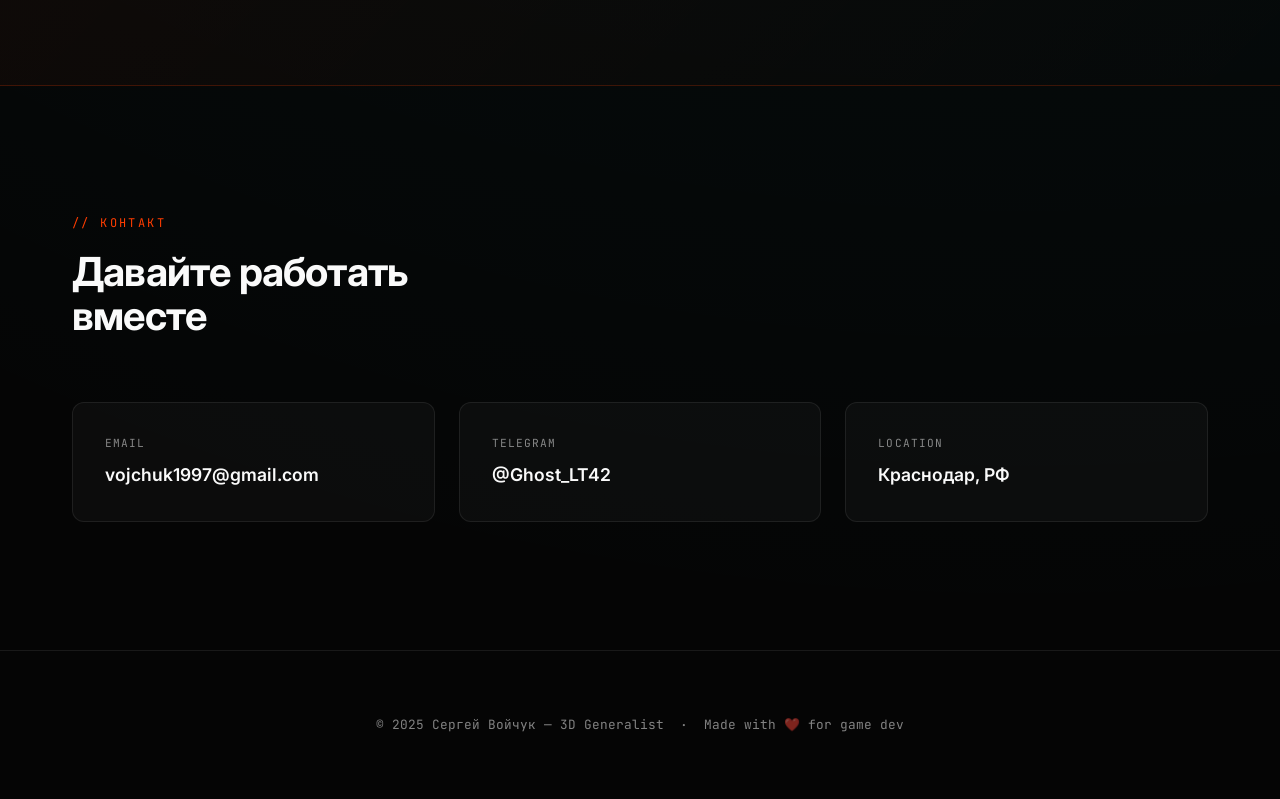
==== commit bd6adf17: "index.html" ====
--- a/index.html
+++ b/index.html
@@ -609,7 +609,7 @@
                 
                 <img src="meh_2k.png" alt="Mech" id="mech-main-img" style="width:100%; height:100%; object-fit:cover;">
                 
-                <video data-video-slot loop muted playsinline 
+                <video id="mech-video" data-video-slot loop muted playsinline preload="auto"
                        style="width:100%; height:100%; object-fit:cover; display:none;">
                     <source src="mech_demo.mp4" type="video/mp4">
                 </video>
@@ -762,7 +762,7 @@
             <div class="modal-main-img" id="env-gallery" style="background:#000;">
                 <span class="modal-img-count" id="env-count">1 / 5</span>
                 <img src="Home2.png" alt="Environment" id="env-main-img" style="width:100%; height:100%; object-fit:cover;">
-                <video data-video-slot loop muted playsinline
+                <video id="env-video" data-video-slot loop muted playsinline preload="auto"
                        style="width:100%; height:100%; object-fit:cover; display:none;">
                     <source src="watermill_demo.mp4" type="video/mp4">
                 </video>
@@ -1157,7 +1157,7 @@
             <!-- Work 5: Environment Diorama -->
             <div class="work-card reveal" onclick="openModal('env')">
                 <div class="work-image">
-                    <img src="Home2.png" alt="Environment" class="single">
+                    <img src="Home2.png" alt="Environment" class="rendered">
                     <video data-card-video loop muted playsinline
                            style="position:absolute;top:0;left:0;width:100%;height:100%;object-fit:cover;opacity:0;transition:opacity 0.6s;pointer-events:none;">
                         <source src="watermill_demo.mp4" type="video/mp4">
@@ -1350,8 +1350,13 @@
     const modal = document.getElementById('modal-' + id);
     modal.classList.remove('open');
     document.body.style.overflow = '';
-    // Универсально останавливаем все видео внутри модалки
-    modal.querySelectorAll('video').forEach(v => { v.pause(); v.currentTime = 0; });
+    // Останавливаем видео, прячем его и восстанавливаем картинку
+    const videoEl = modal.querySelector('[data-video-slot]');
+    const mainImg = document.getElementById(id + '-main-img');
+    if (videoEl) { videoEl.pause(); videoEl.currentTime = 0; videoEl.style.display = 'none'; }
+    if (mainImg) mainImg.style.display = 'block';
+    // Сбрасываем индекс на первый слайд
+    setImg(id, 0);
 }
 
 function setImg(id, idx) {
@@ -1374,6 +1379,7 @@
         mainImg.style.display = isVideo ? 'none' : 'block';
         videoEl.style.display = isVideo ? 'block' : 'none';
         if (isVideo) {
+            videoEl.load();                   // принудительно начинаем загрузку
             videoEl.play().catch(() => {});
         } else {
             videoEl.pause();
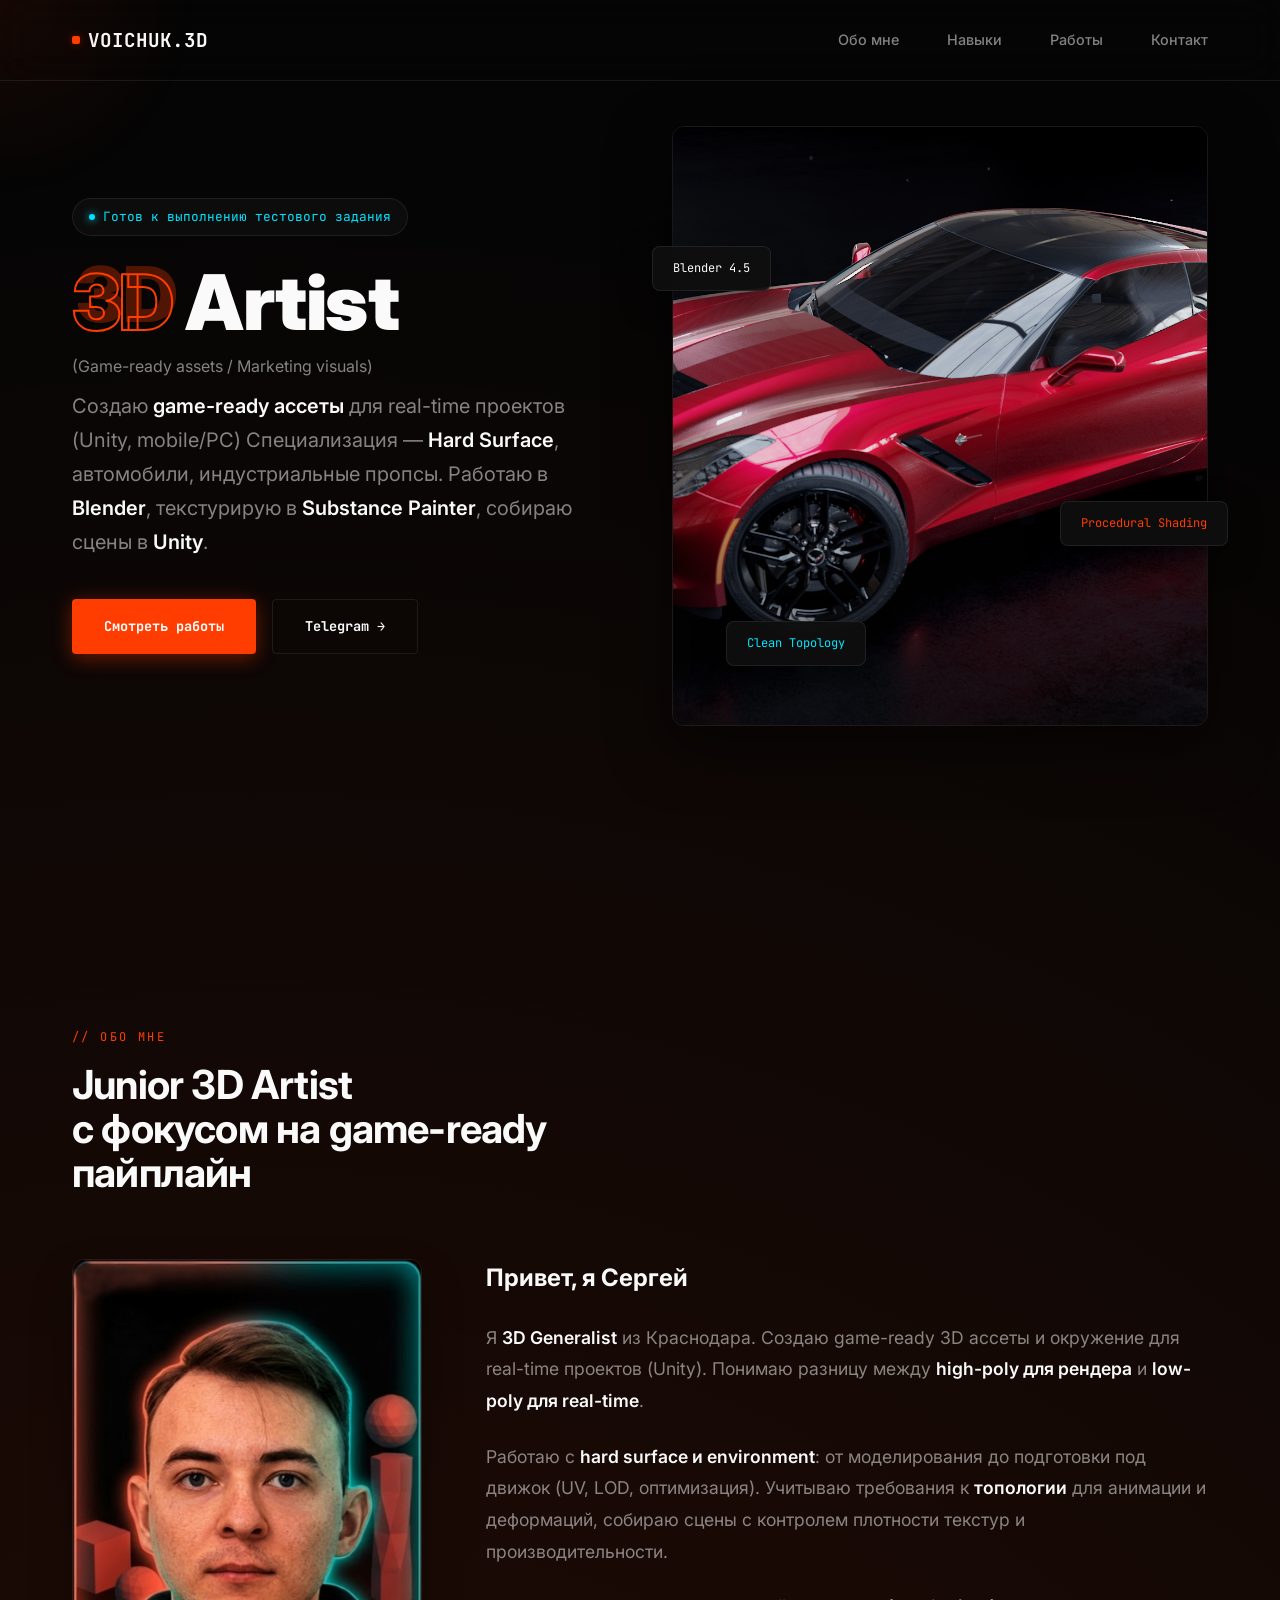
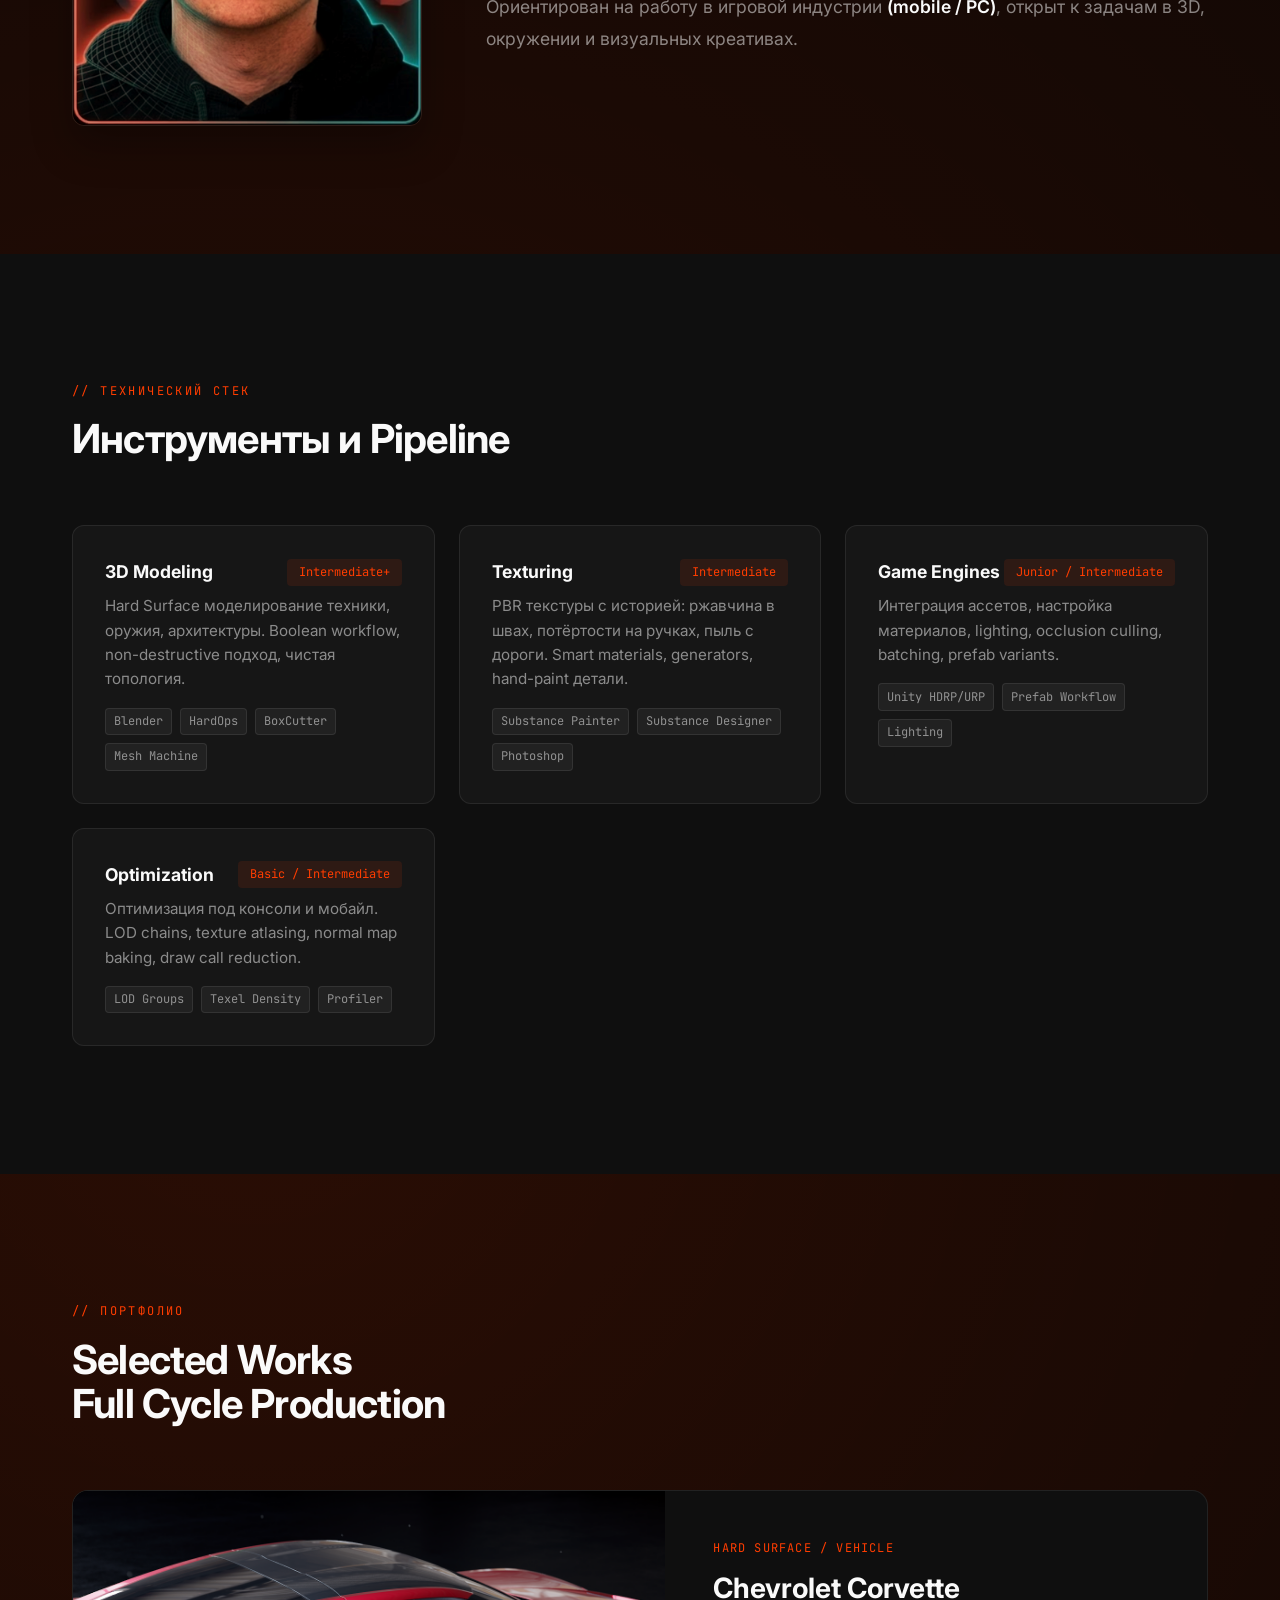
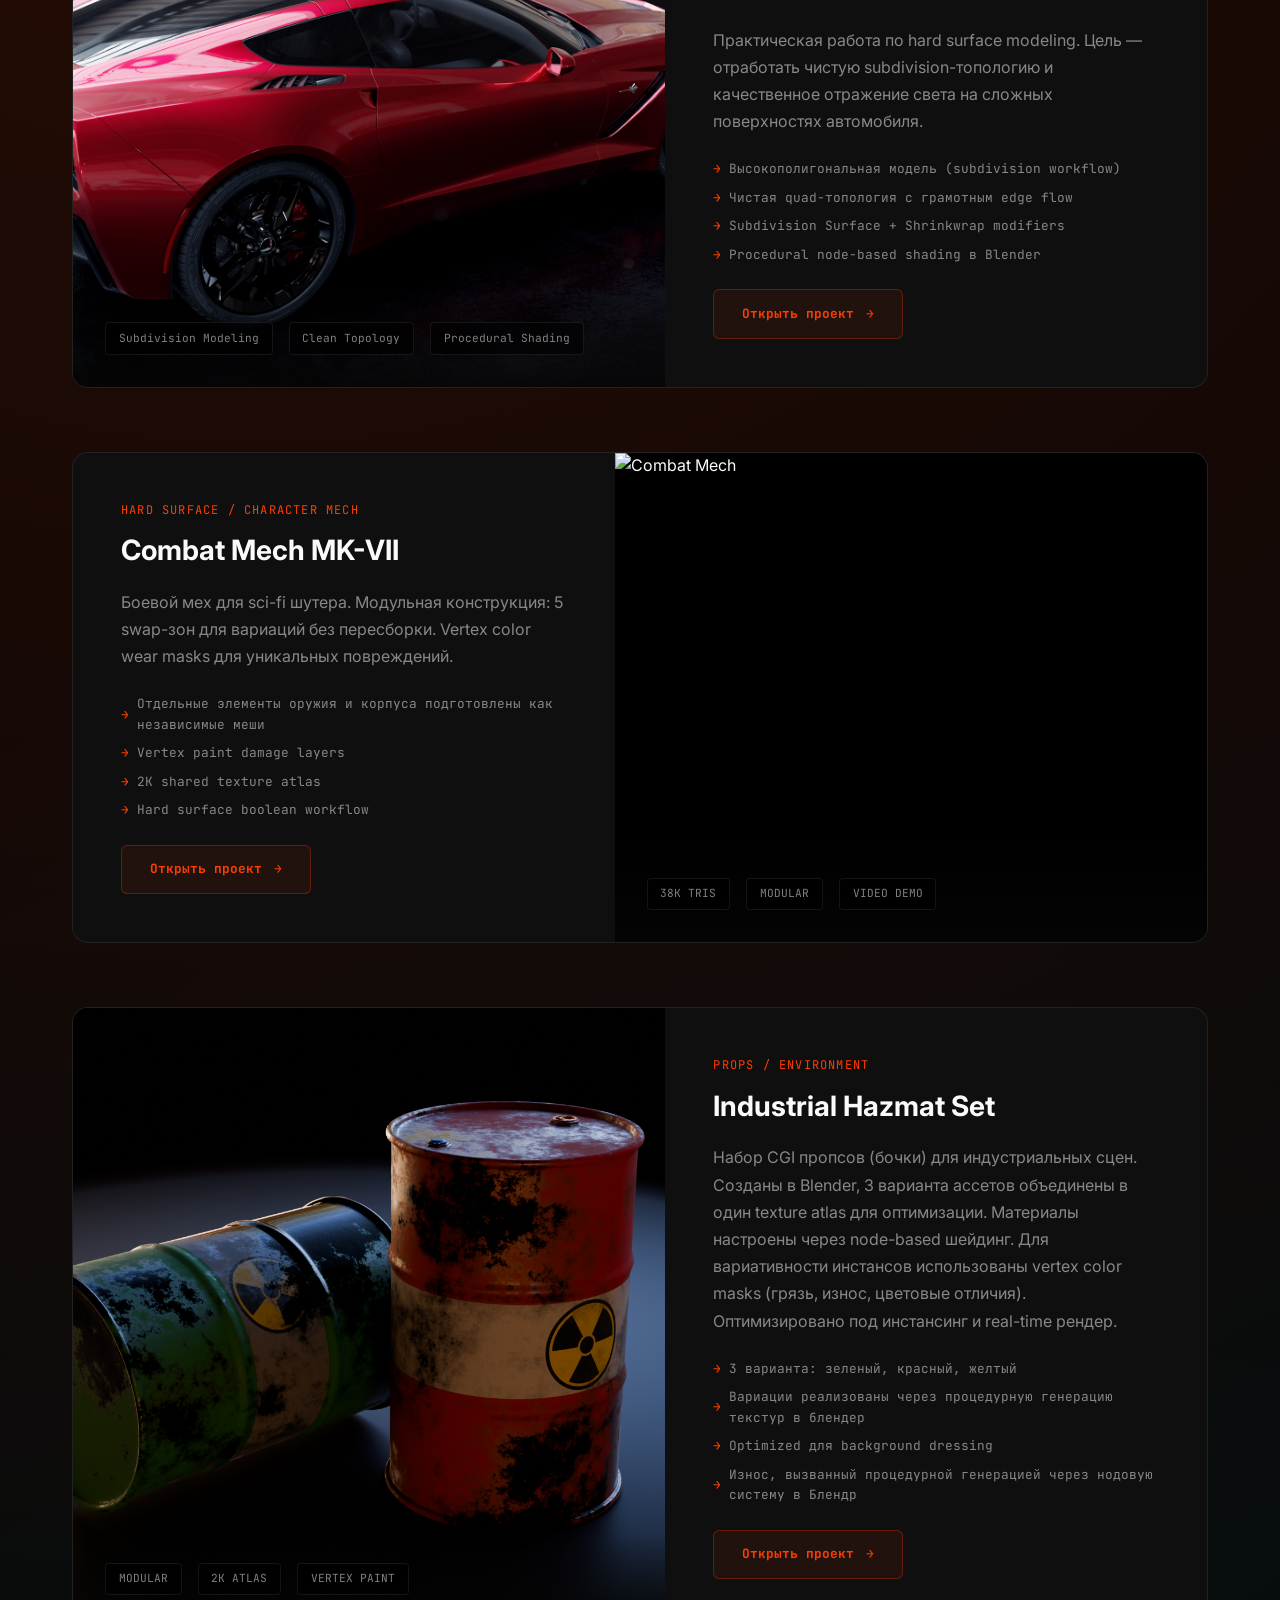
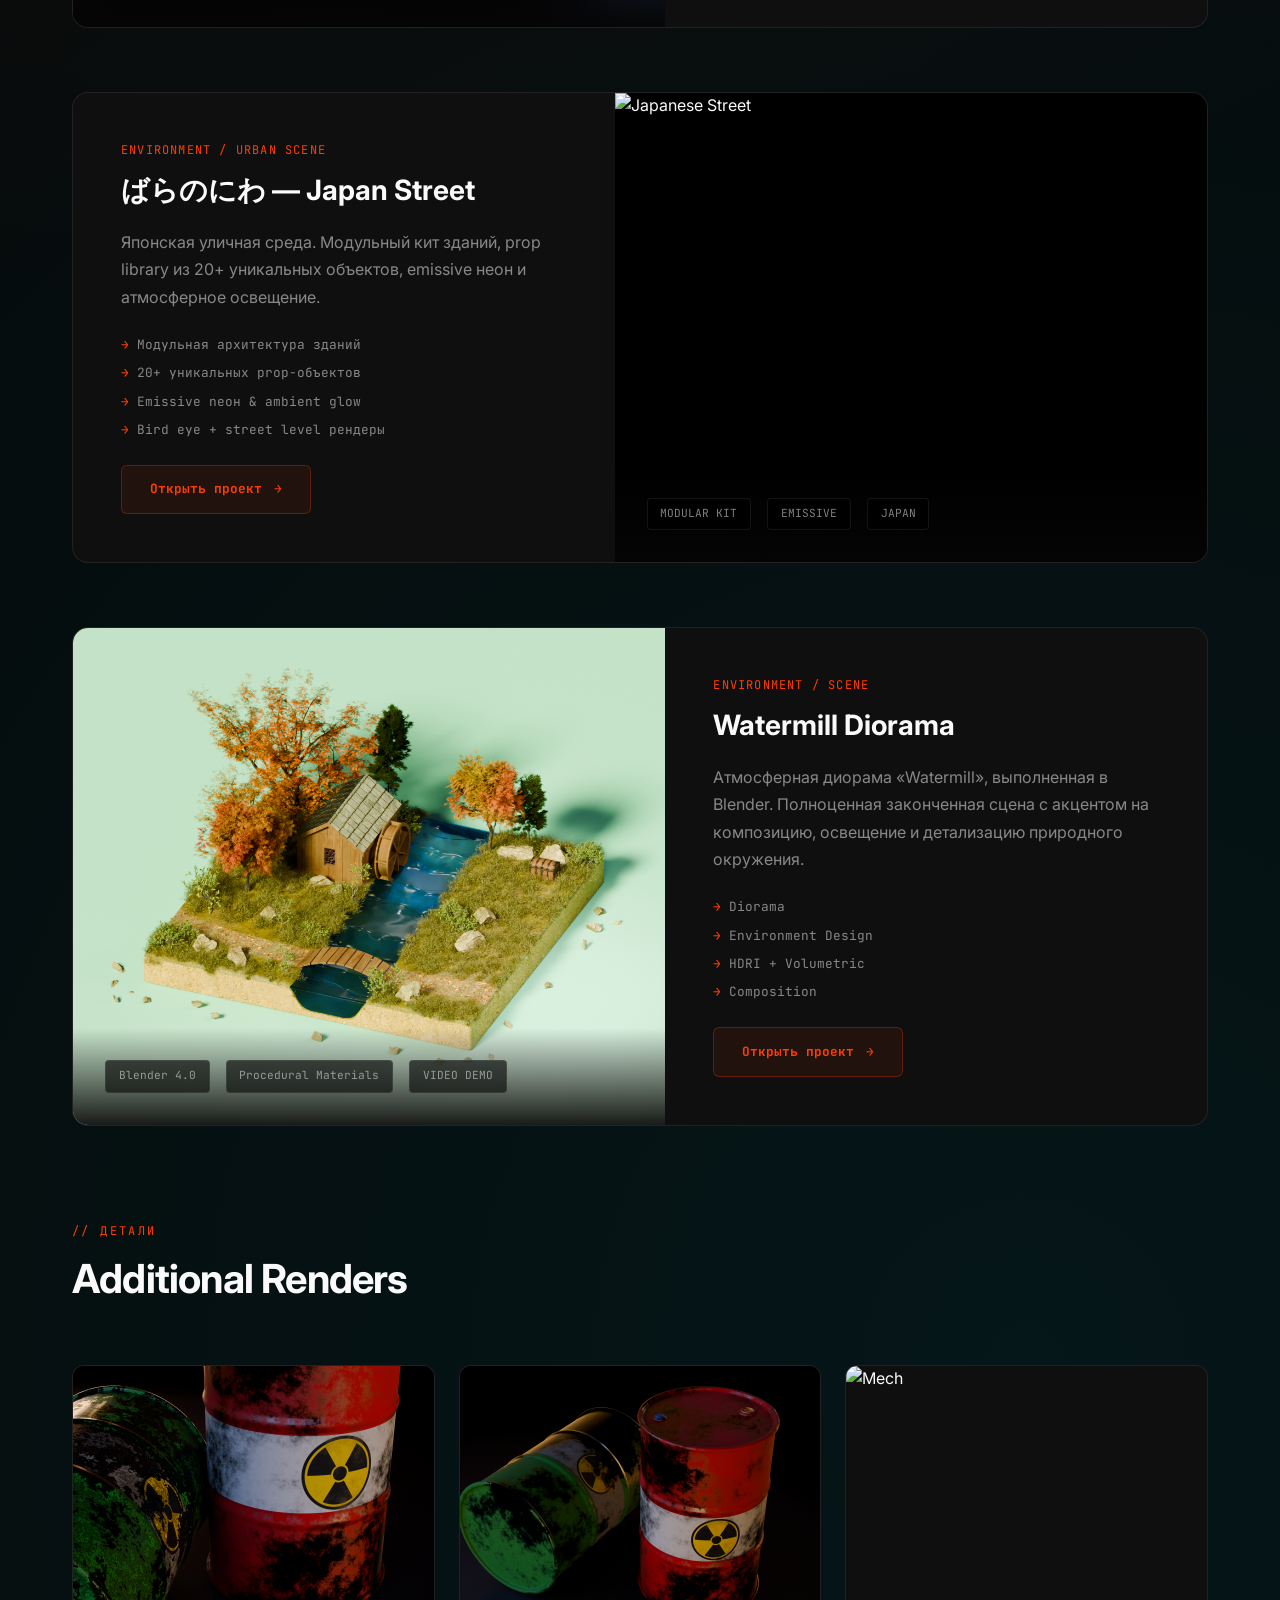
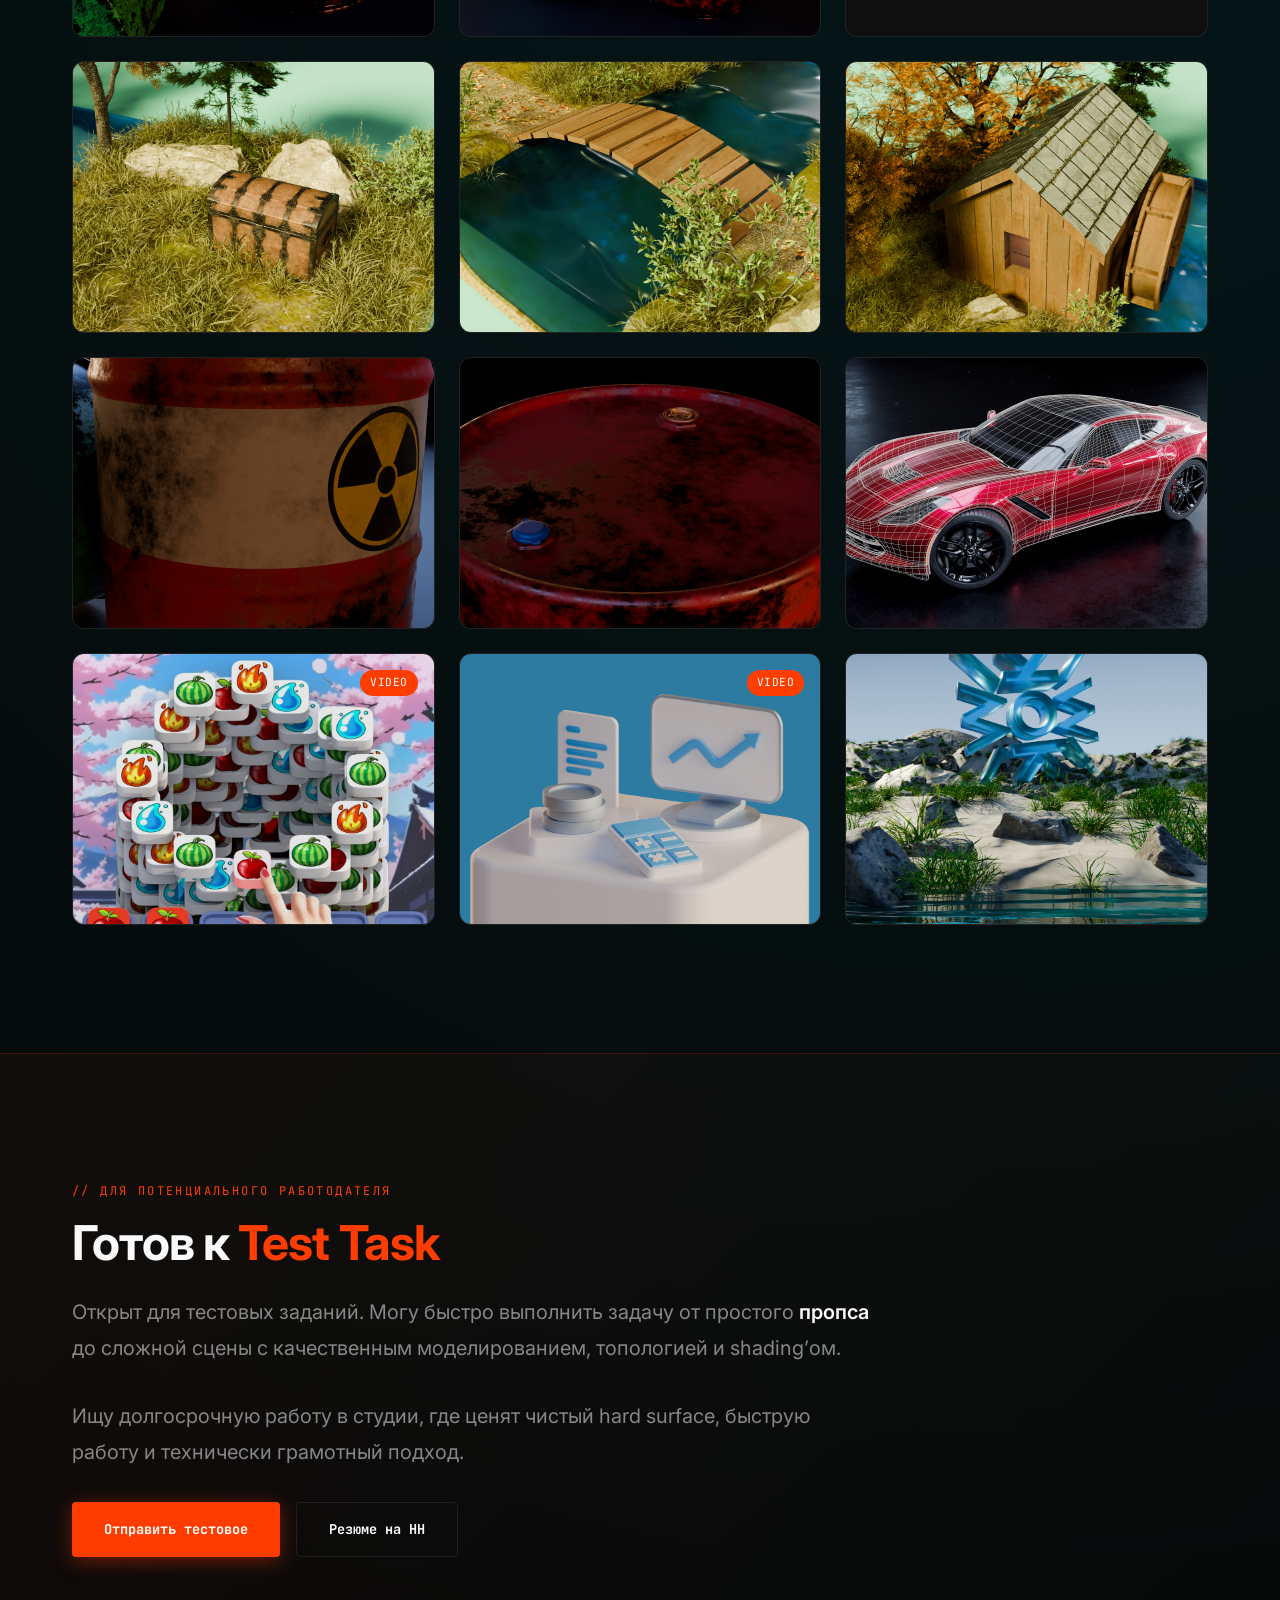
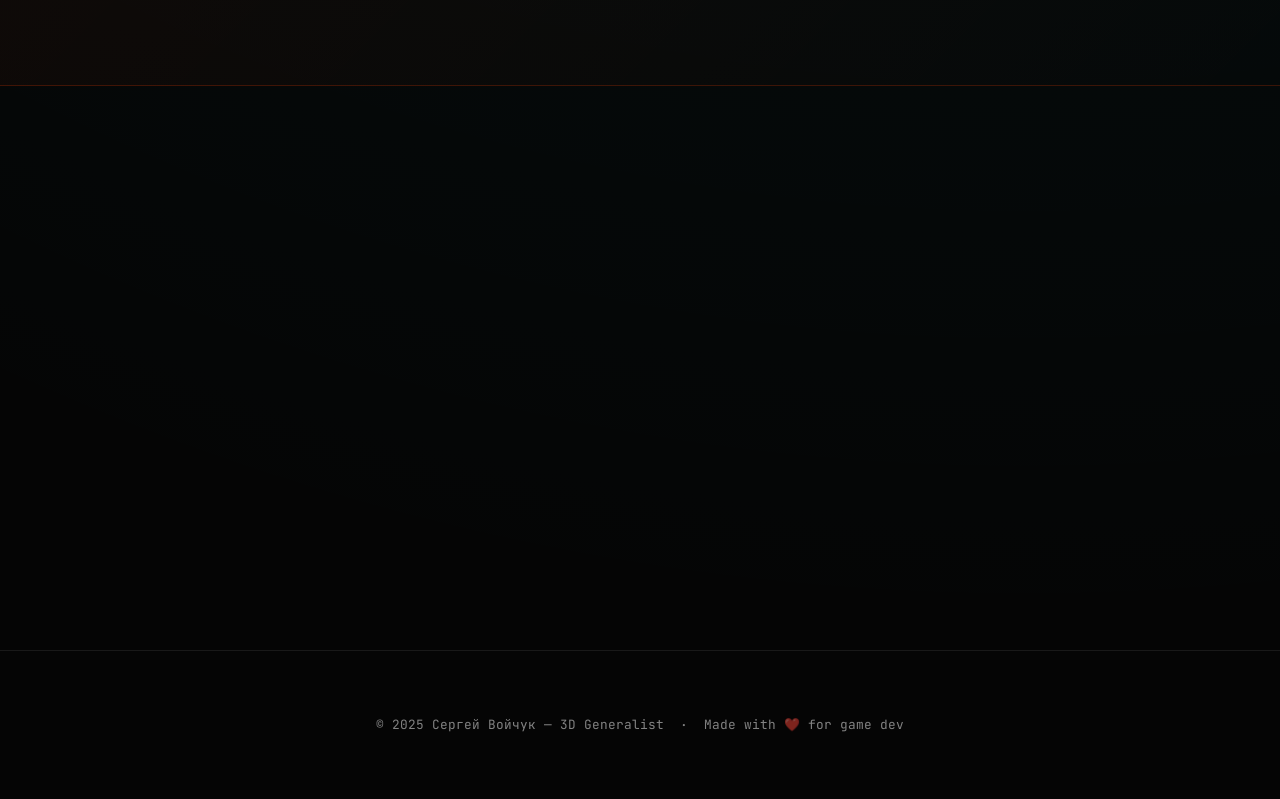
==== commit e9c78c24: "index.html" ====
--- a/index.html
+++ b/index.html
@@ -1158,7 +1158,7 @@
             <div class="work-card reveal" onclick="openModal('env')">
                 <div class="work-image">
                     <img src="Home2.png" alt="Environment" class="rendered">
-                    <video data-card-video loop muted playsinline
+                    <video data-card-video loop muted playsinline preload="auto"
                            style="position:absolute;top:0;left:0;width:100%;height:100%;object-fit:cover;opacity:0;transition:opacity 0.6s;pointer-events:none;">
                         <source src="watermill_demo.mp4" type="video/mp4">
                     </video>
@@ -1459,13 +1459,14 @@
         if (!video) return;
         if (entry.isIntersecting) {
             video.style.opacity = '1';
+            if (video.readyState === 0) video.load();
             video.play().catch(() => {});
         } else {
             video.style.opacity = '0';
             video.pause();
         }
     });
-}, { threshold: 0.45 });
+}, { threshold: 0.2 });
 
 document.querySelectorAll('.work-card').forEach(card => {
     if (card.querySelector('[data-card-video]')) {
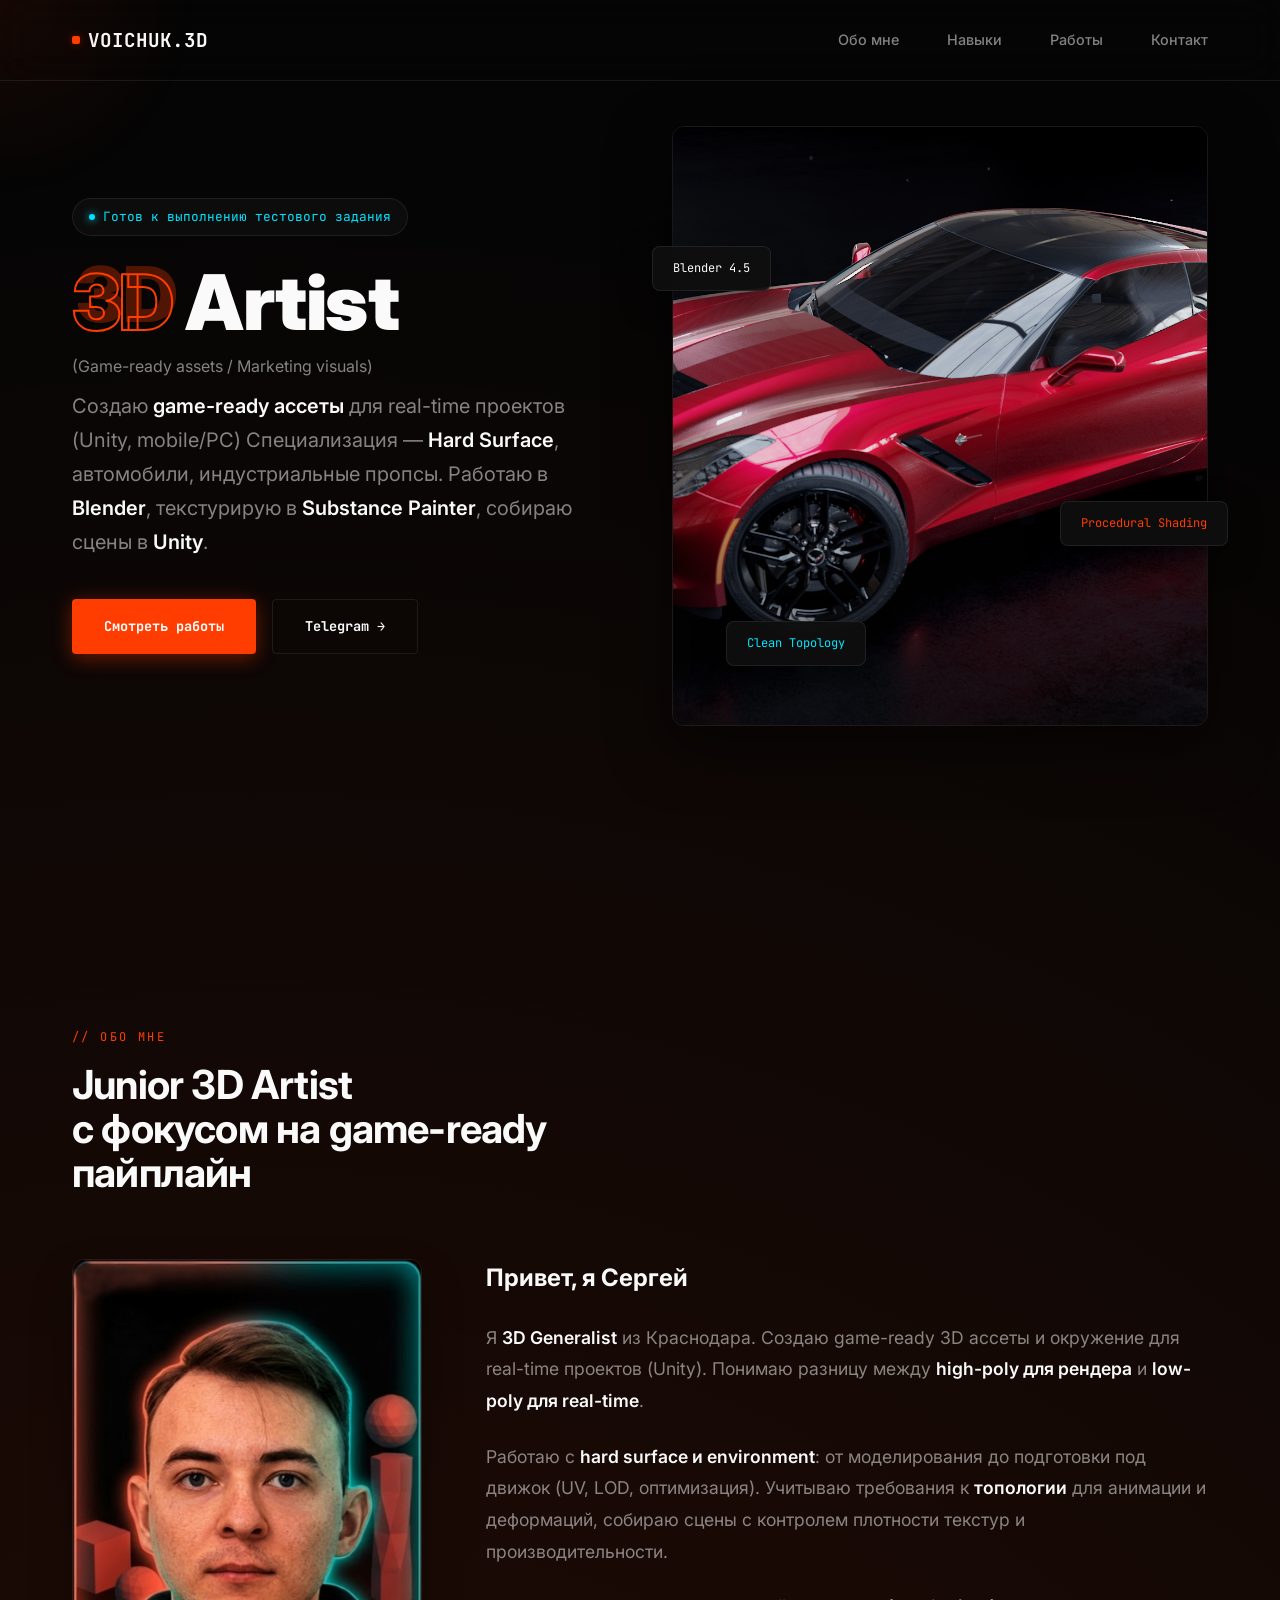
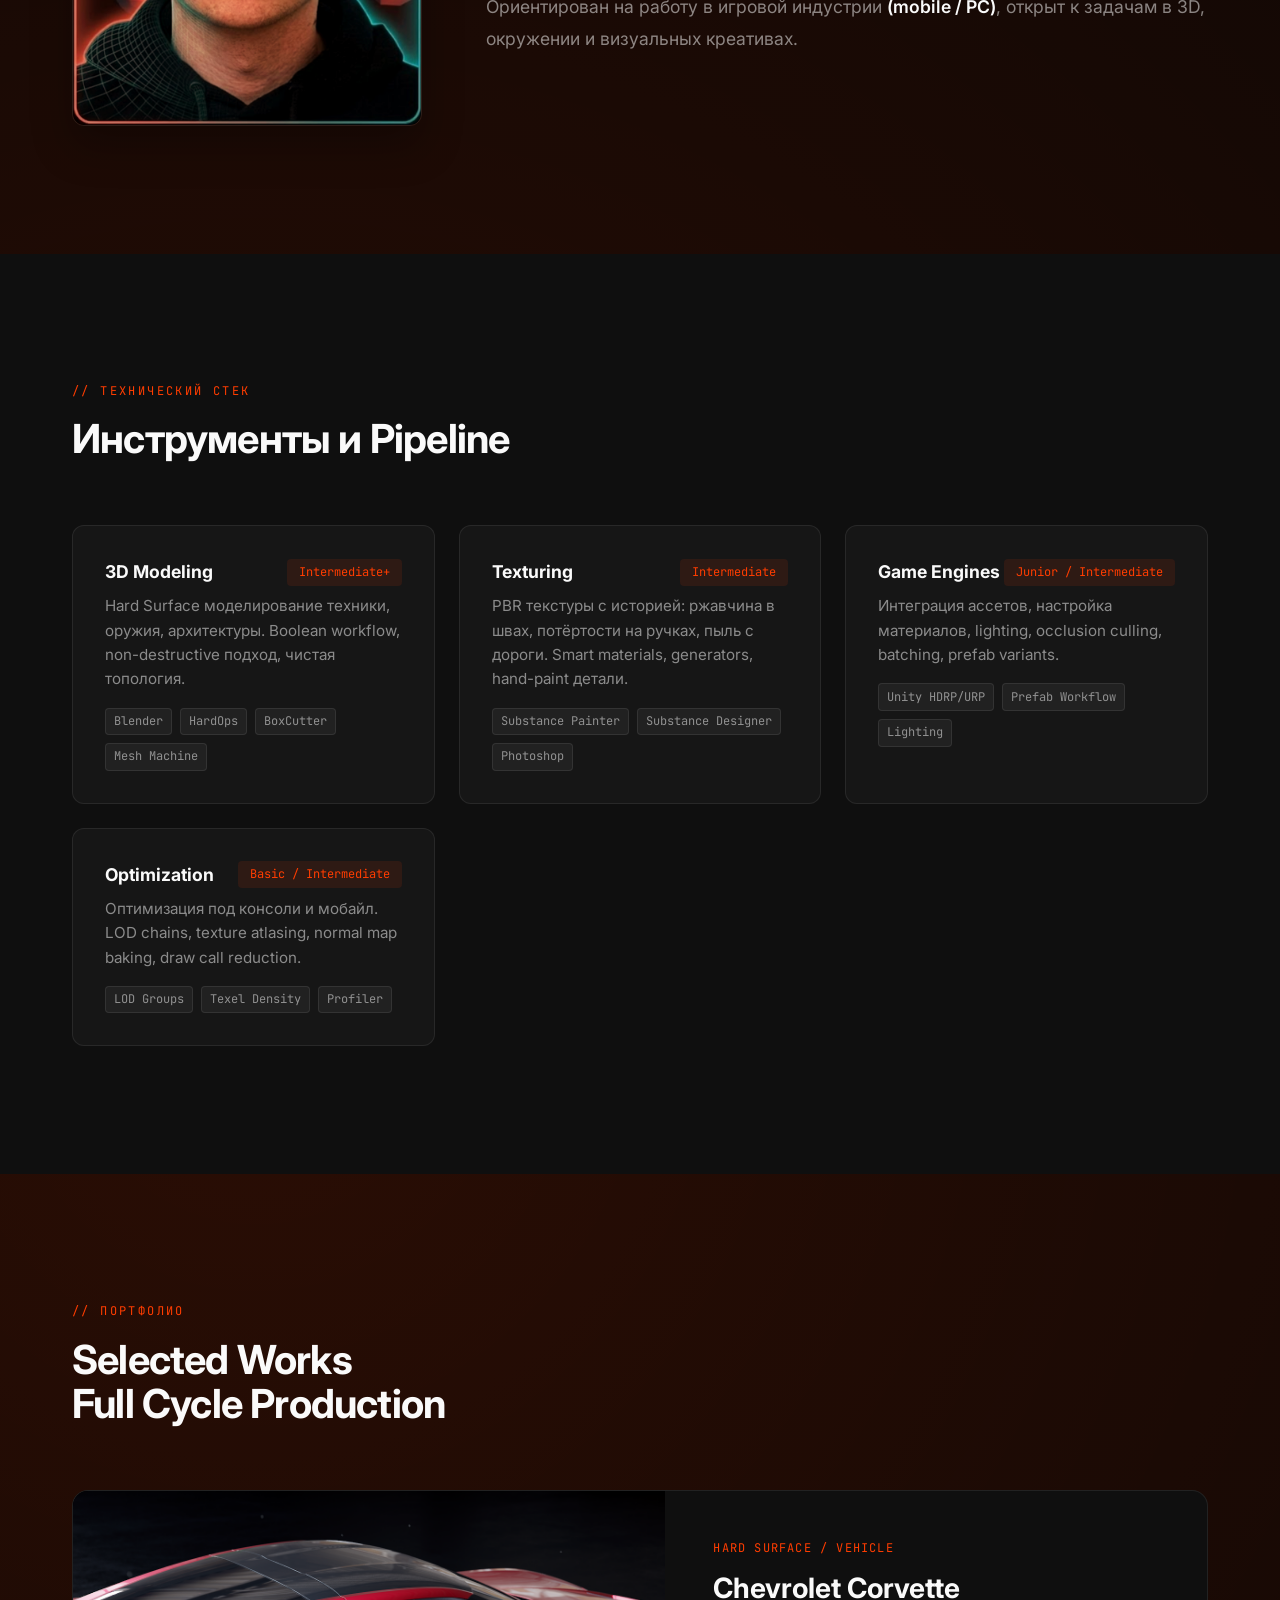
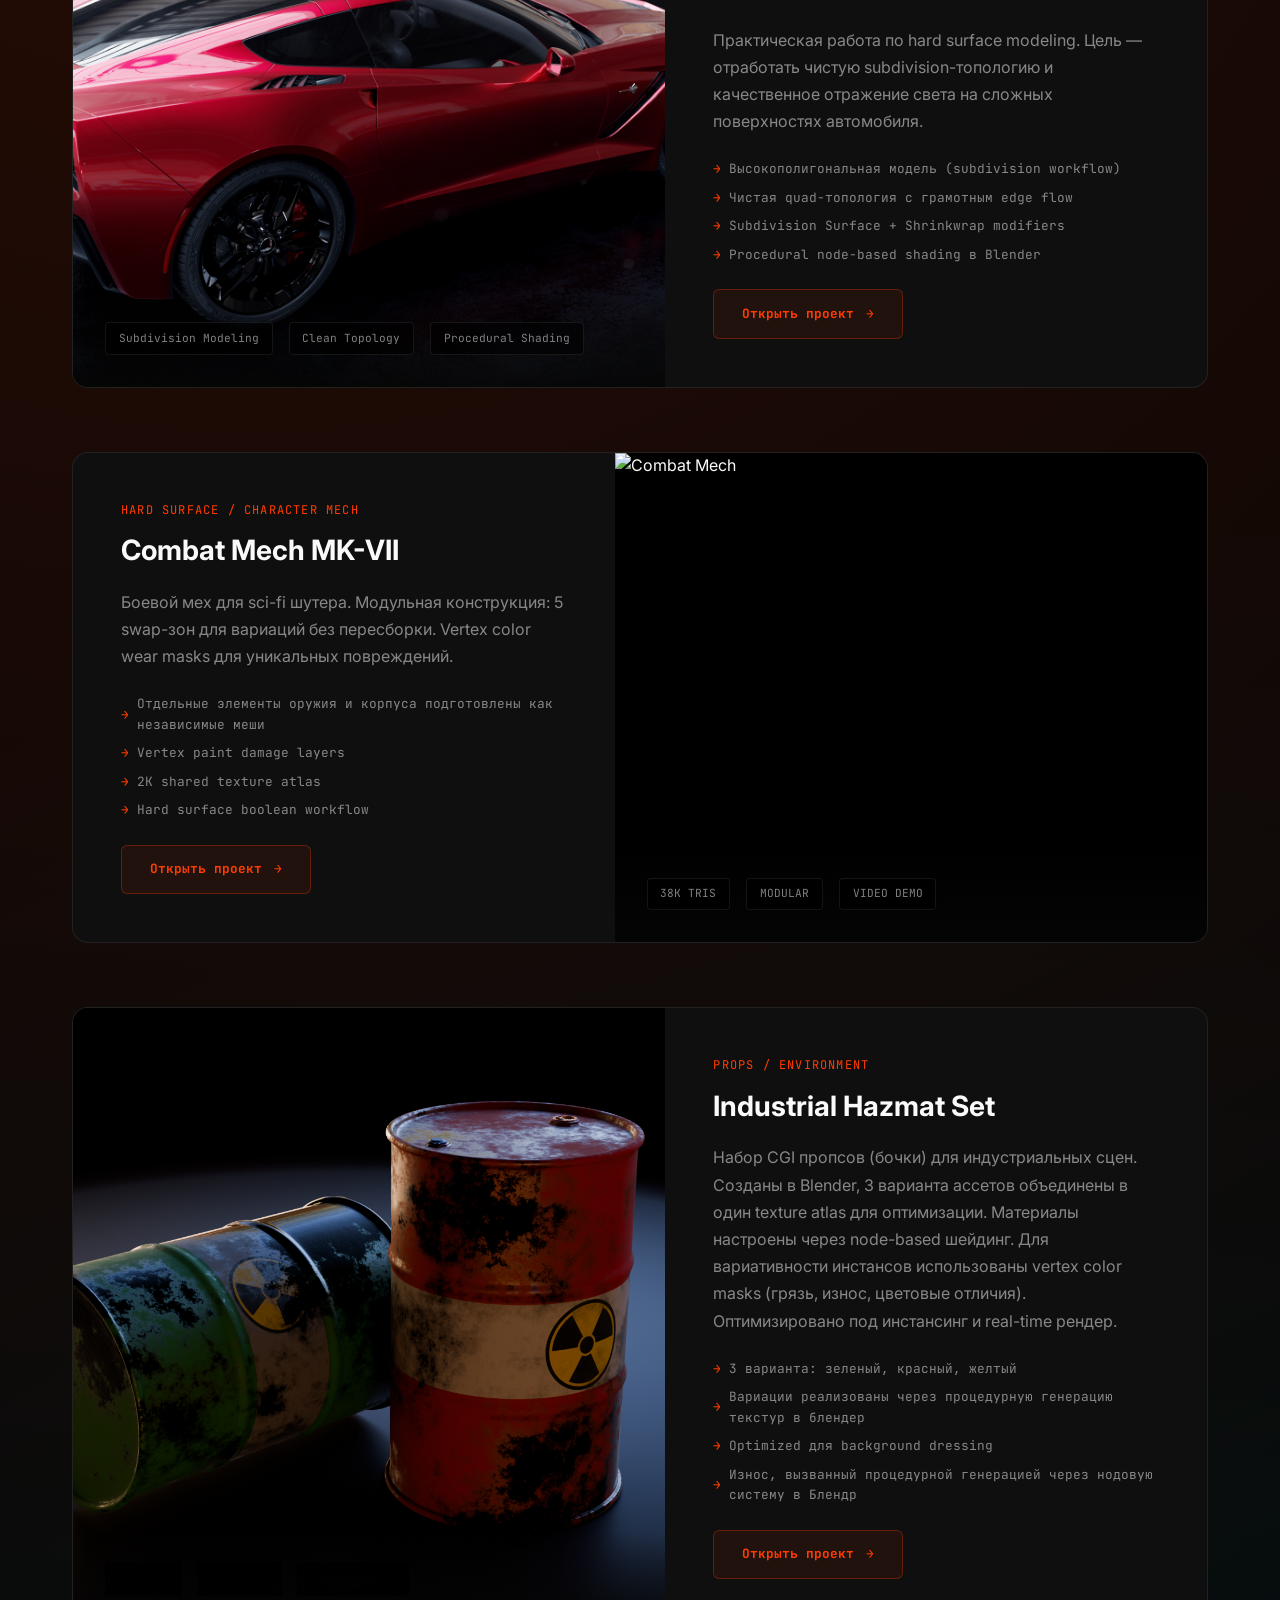
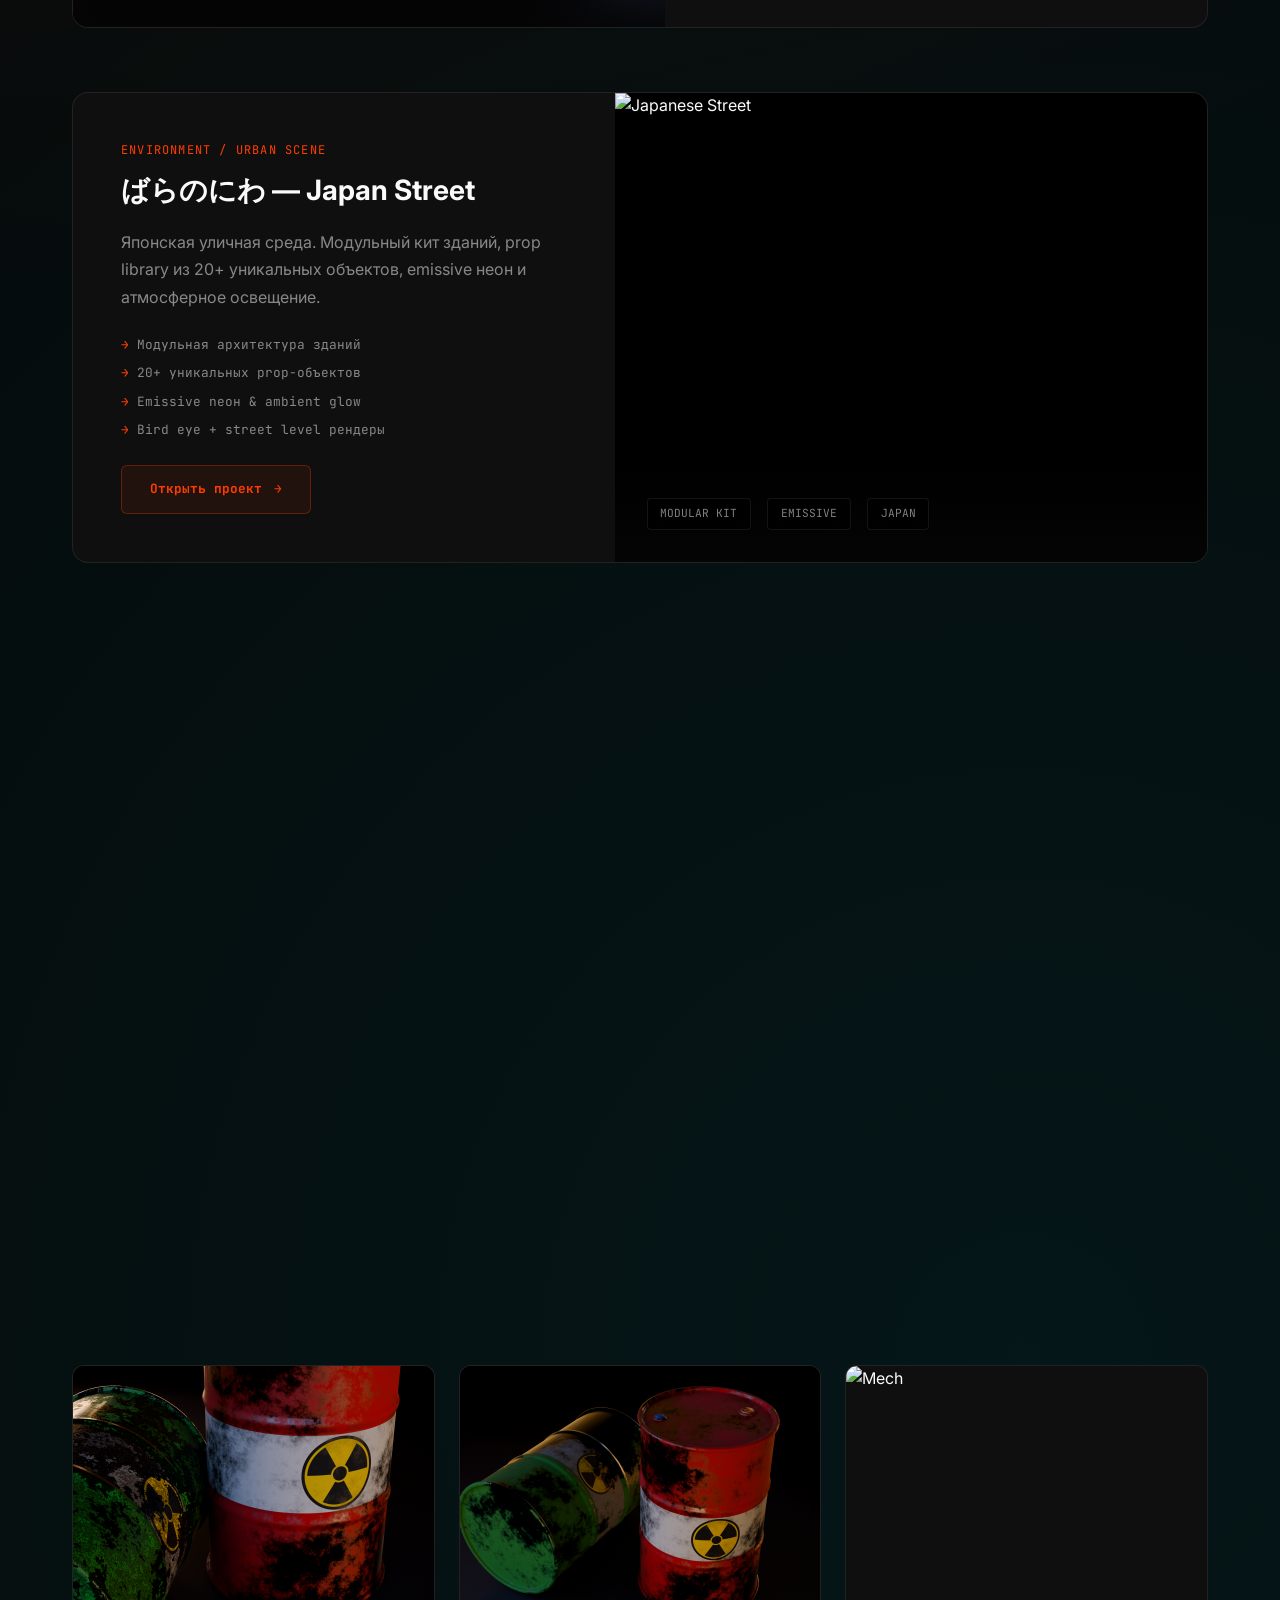
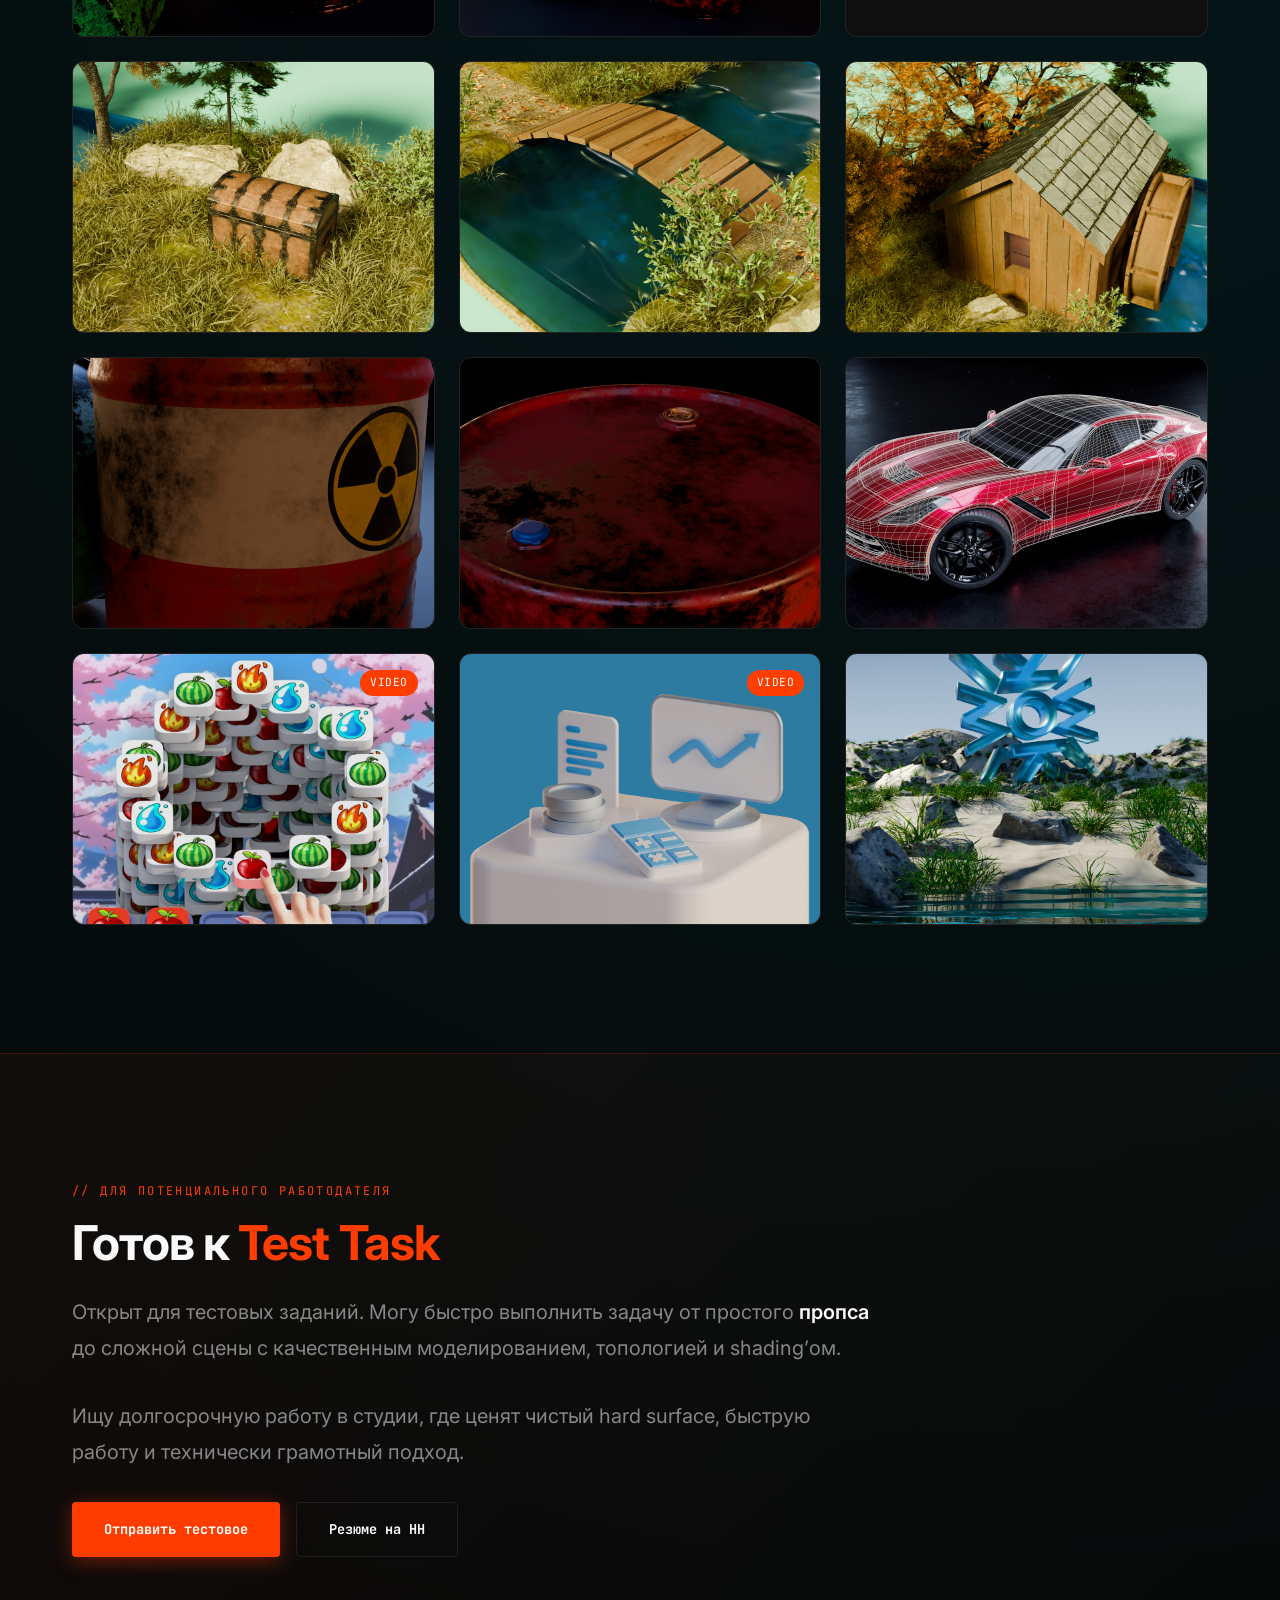
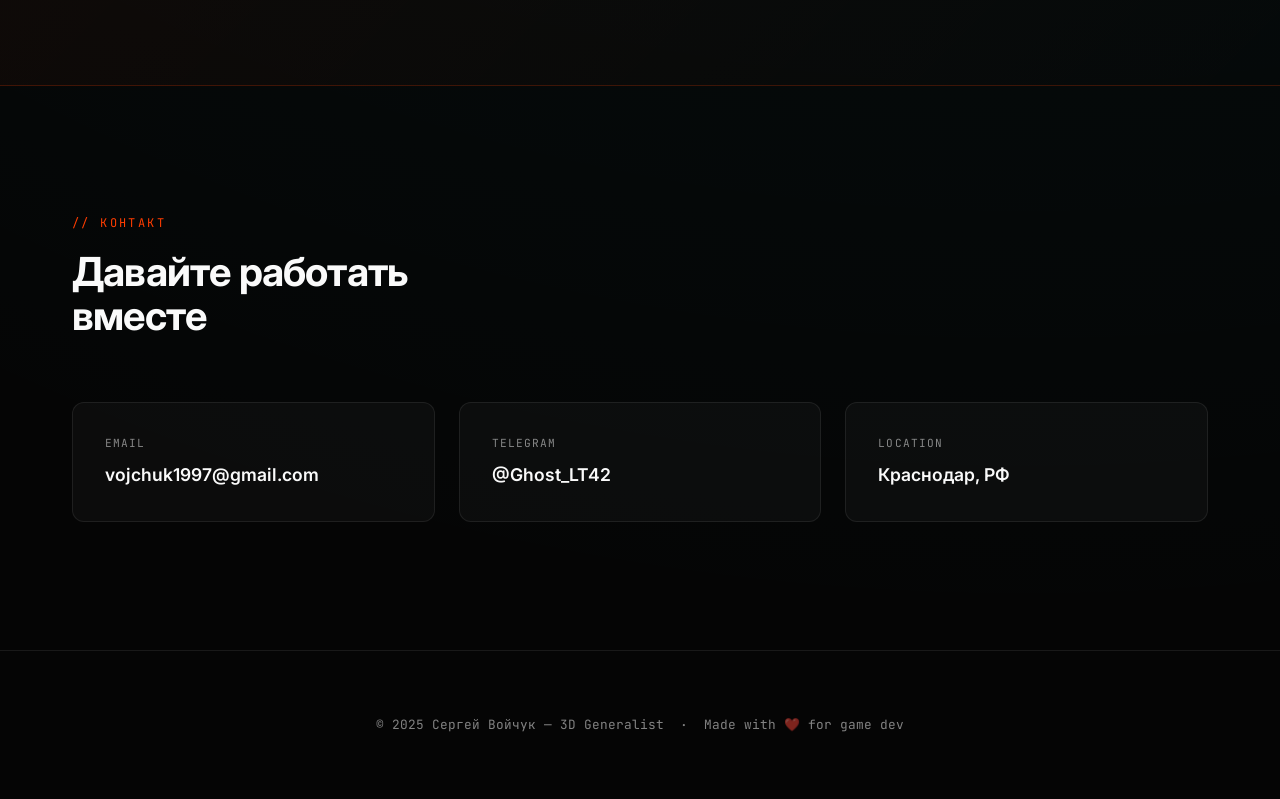
==== commit 28e46f32: "index.html" ====
--- a/index.html
+++ b/index.html
@@ -1473,6 +1473,20 @@
         cardVideoObserver.observe(card);
     }
 });
+
+// Проверяем что observer видит карточку мельницы
+document.querySelectorAll('.work-card').forEach((card, i) => {
+    const v = card.querySelector('[data-card-video]');
+    console.log(`Card ${i}:`, card.querySelector('.work-title')?.textContent, '| has video:', !!v);
+    if (v) console.log(`  video src: ${v.querySelector('source')?.src}, readyState: ${v.readyState}`);
+});
+
+// Пробуем принудительно запустить видео мельницы
+const v = document.querySelector('[data-card-video]');
+const v2 = document.querySelectorAll('[data-card-video]')[1];
+console.log('Mech video:', v);
+console.log('Watermill video:', v2);
+if (v2) { v2.style.opacity = '1'; v2.load(); v2.play().then(() => console.log('PLAYING')).catch(e => console.log('ERROR:', e)); }    
 </script>
 </body>
 </html>
